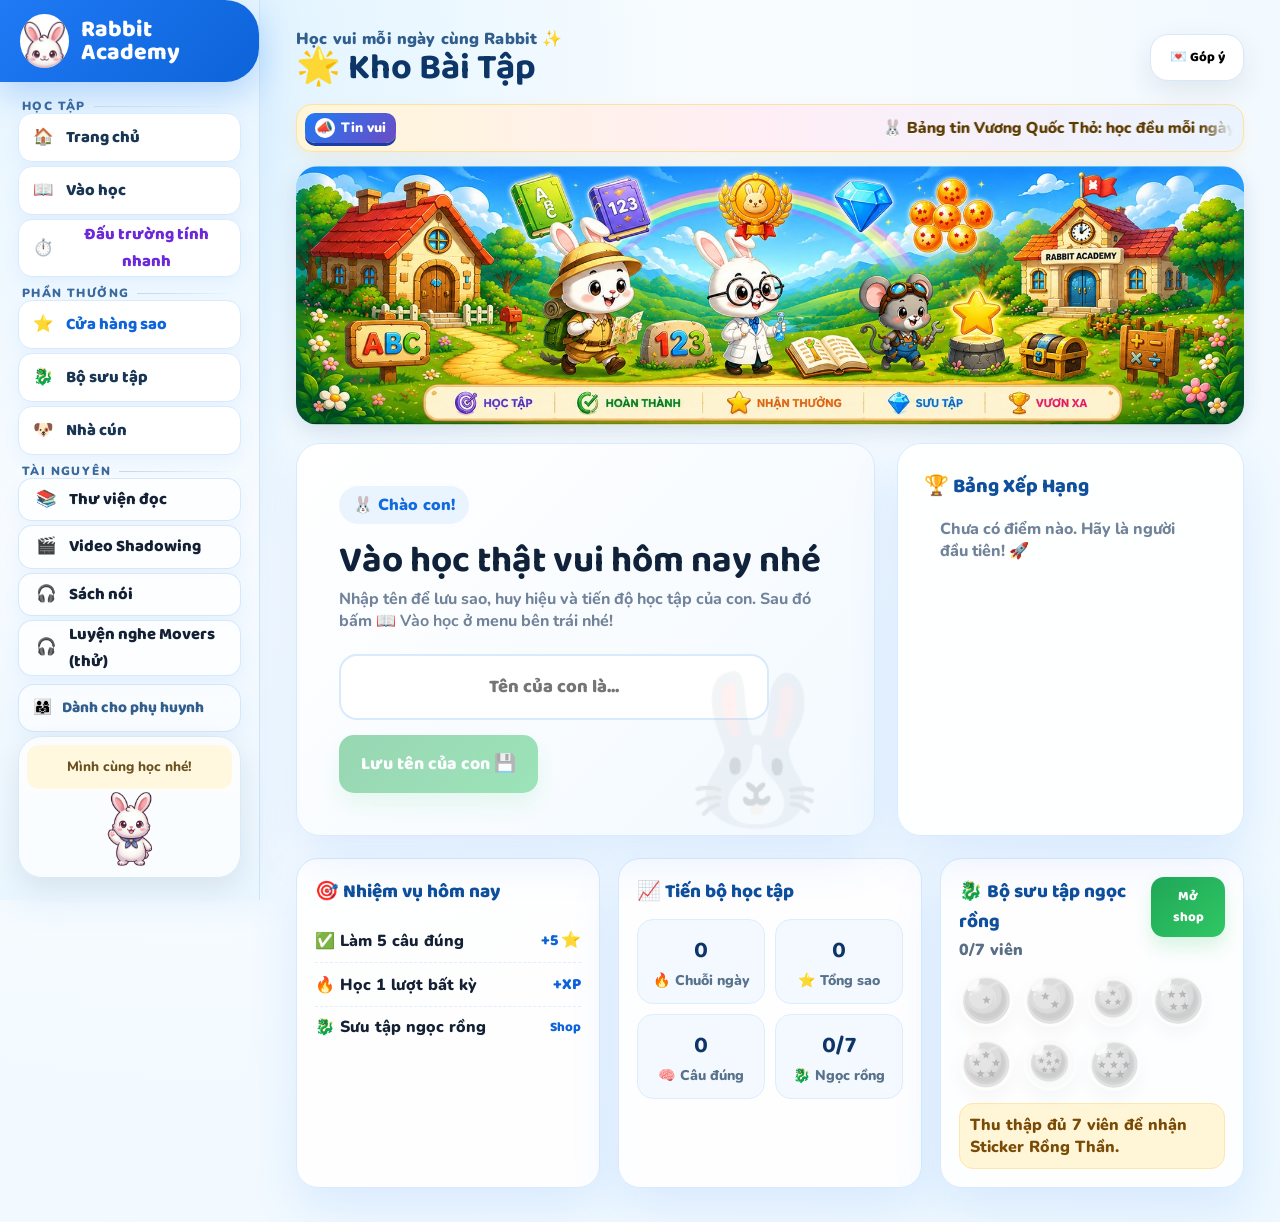
==== index.html @ 335401c7 "Expose Movers listening pilot in home resources" ====
<!DOCTYPE html>
<html lang="vi">
<head>
  <meta charset="UTF-8" />
  <meta name="viewport" content="width=device-width, initial-scale=1.0" />
  <meta http-equiv="Cache-Control" content="no-cache, no-store, must-revalidate" />
  <meta http-equiv="Pragma" content="no-cache" />
  <meta http-equiv="Expires" content="0" />
  <!-- Chế độ thử (?pilot=1): vùng lưu riêng — phải nạp trước mọi script -->
  <script src="js/pilot-guard.js?v=20261012qt2"></script>

  <title>Rabbit Academy – Học vui cùng Anh Thư</title>

  <meta name="description"
        content="Rabbit Academy - Học vui cùng Anh Thư. Kho bài tập Toán, Tiếng Việt, Tiếng Anh lớp 2 và lớp 3, có sao thưởng, bộ sưu tập và báo cáo cho bố mẹ.">

  <!-- Favicon -->
  <link rel="icon" href="images/favicon.ico" sizes="any">
  <link rel="icon" type="image/png" sizes="192x192" href="images/rabbit-icon-192.png">
  <link rel="apple-touch-icon" sizes="180x180" href="images/apple-touch-icon.png">

  <!-- Preview khi share link -->
  <meta property="og:title" content="Rabbit Academy – Học vui cùng Anh Thư">
  <meta property="og:description"
        content="Kho bài tập Toán, Tiếng Việt, Tiếng Anh cho học sinh lớp 2 và lớp 3">
  <meta property="og:image" content="images/rabbit-og-image.png">
  <meta property="og:type" content="website">

  <meta name="theme-color" content="#1f7af5">

  <link href="https://fonts.googleapis.com/css2?family=Baloo+2:wght@400;600;700;800&family=Nunito:wght@400;600;700;800;900&display=swap" rel="stylesheet" />

  <link rel="stylesheet" href="audiobooks.css?v=20261014catalog13" />
  <link rel="stylesheet" href="style.css?v=20261102sp1" />
  <link rel="stylesheet" href="mobile-compact.css?v=20261014resources-20261009shop1" />
  <link rel="stylesheet" href="decor.css?v=20261007c" />
  <link rel="stylesheet" href="qtypes.css?v=20261031sf1" />
  <style>
    /* Hero banner trang chu - dung aspect-ratio dung ti le anh (~2.3:1) de
       banner LUON keo sat 2 mep (full width) MA KHONG can cat/zoom anh,
       bat ke man rong hay hep. */
    /* Hero banner trang chu - anh moi da duoc xuat dung ti le det (3.66:1)
       nen chi can dat dung aspect-ratio, khong phai lech object-position. */
    .home-hero-banner{
      width:100%;
      aspect-ratio: 3.66 / 1;
      margin:0 0 18px 0;
      border-radius:22px;
      overflow:hidden;
      box-shadow:0 6px 22px rgba(30,64,120,.14);
      line-height:0;
      background:#bfe6ff; /* mau nen tam thoi truoc khi anh tai xong */
    }
    .home-hero-banner img{
      width:100%;
      height:100%;
      object-fit:cover;
      object-position:center;
      display:block;
    }
    @media (max-width:600px){
      .home-hero-banner{
        aspect-ratio: 3.2 / 1; /* hep hon mot chut tren mobile cho gon */
        border-radius:16px;
        margin-bottom:14px;
      }
    }
  </style>
  <link rel="stylesheet" href="companion.css?v=20261009rabbit1">
</head>
<body class="on-home">
  <div class="app-shell">
    <aside class="side-rail rail-with-companion">
      <div class="brand-block">
        <div class="brand-bunny"><img src="images/mascot/tho-avatar.webp?v=1" alt="Thỏ"></div>
        <div>
          <div class="brand-name">Rabbit Academy</div>
        </div>
      </div>

      <div class="rail-label">Học tập</div>
      <button class="rail-btn btn-nav" data-screen="register">🏠 <span class="lbl-long">Trang chủ</span><span class="lbl-short">Trang chủ</span></button>
      <button class="rail-btn btn-nav rail-btn-learn" data-screen="learn">📖 <span>Vào học</span></button>
      <button class="rail-btn btn-nav rail-btn-arena" data-screen="arena">⏱️ <span class="lbl-long">Đấu trường tính nhanh</span><span class="lbl-short">Tính nhanh</span></button>
      <div class="rail-label">Phần thưởng</div>
      <button class="rail-btn btn-nav" data-screen="shop">⭐ <span class="lbl-long">Cửa hàng sao</span><span class="lbl-short">Cửa hàng</span></button>
      <button class="rail-btn btn-nav" data-screen="collection">🐉 <span class="lbl-long">Bộ sưu tập</span><span class="lbl-short">Sưu tập</span></button>
      <button class="rail-btn btn-nav" data-screen="pet">🐶 <span>Nhà cún</span></button>
      <button class="rail-btn btn-nav hidden" data-screen="tournament">🏆 <span>Giải đấu</span></button>
      <div class="rail-label">Tài nguyên</div>
      <a class="rail-btn rail-link" href="https://padlet.com/buidanghongvan/grade-2-reading-library-icpys7pe3icyzhyb" target="_blank" rel="noopener noreferrer">📚 <span>Thư viện đọc</span></a>
      <a class="rail-btn rail-link" href="https://drive.google.com/drive/folders/176blqzrDt_KvZmekcqjDcThJdLGqdrP8" target="_blank" rel="noopener noreferrer">🎬 <span>Video Shadowing</span></a>
      <a class="rail-btn rail-link" href="https://thdoanthidiem.thuvien.edu.vn/tai-lieu/sach-noi" target="_blank" rel="noopener noreferrer" title="Danh mục sách nói — Thư viện Tiểu học Đoàn Thị Điểm">🎧 <span>Sách nói</span></a>
      <a class="rail-btn rail-link" href="/?pilot=1&amp;movers=1" target="_blank" rel="noopener noreferrer" title="Nghe thử Movers trong vùng riêng, không tính tiến độ học thật">🎧 <span>Luyện nghe Movers (thử)</span></a>
      <div class="rail-spacer"></div>
      <a class="rail-parent-link" href="#" id="footerParent">👨‍👩‍👧 <span class="lbl-long">Dành cho phụ huynh</span><span class="lbl-short">Phụ huynh</span></a>

      <div class="rail-mascot rail-companion">
        <div class="companion-bubble" role="status" aria-live="polite"></div>
        <button type="button" class="companion-button" title="Bấm Thỏ để xem lời cổ vũ" aria-label="Thỏ đồng hành — bấm để xem lời cổ vũ">
          <img src="images/mascot/tho-vay-tay.webp?v=1" alt="">
        </button>
      </div>
    </aside>

    <div class="app-content">
      <header class="topbar">
        <div>
          <div class="top-kicker" id="topKicker">Học vui mỗi ngày cùng Rabbit ✨</div>
          <h1>🌟 Kho Bài Tập</h1>
        </div>
        <div class="top-actions">
          <button class="pill-action" id="btnFeedback">💌 Góp ý</button>
        </div>
      </header>

      <main class="main">
        <section class="screen active" id="screenRegister">
          <div id="homeGreet" class="home-greet hidden"></div>
          <div id="homeProfile" class="home-card home-profile hidden"></div>
          <div id="todayCard" class="today-card hidden" aria-live="polite"></div>
          <div id="homeSide" class="home-side hidden">
            <div id="weekCard" class="week-card"></div>
            <div id="homeCollection" class="home-card home-coll"></div>
            <div id="homeBoard" class="home-card home-board"></div>
          </div>
          <div class="home-hero-banner">
            <img src="images/hero-banner.jpg?v=20261007c" alt="Vương Quốc Thỏ - Bé chăm học, mỗi ngày một giỏi"
                 onerror="this.closest('.home-hero-banner').style.display='none';" />
          </div>
          <div class="welcome-grid">
            <div class="hero-card">
              <div class="hero-badge">🐰 Chào con!</div>
              <h2>Vào học thật vui hôm nay nhé</h2>
              <p id="heroIntro">Nhập tên để lưu sao, huy hiệu và tiến độ học tập của con. Sau đó bấm <b>📖 Vào học</b> ở menu bên trái nhé!</p>
              <div id="heroRegister">
                <input class="name-input" id="nameInput" type="text" placeholder="Tên của con là..." maxlength="20" />
                <button class="btn-primary mt-15" id="btnStart" disabled>Lưu tên của con 💾</button>
              </div>
              <div id="heroWelcome" class="hero-welcome hidden">
                <div class="hero-welcome-emoji">🎉</div>
                <div class="hero-welcome-text">
                  <b id="heroWelcomeName">Xin chào!</b>
                  <span>Chúc mừng con đã điểm danh thành công, chúc con học tập thật vui vẻ nhé! 🌟</span>
                </div>
                <button class="btn-primary mt-15 btn-nav" data-screen="learn">📖 Vào học ngay</button>
              </div>
            </div>

            <div class="leaderboard-card card">
              <div class="card-subtitle">🏆 Bảng Xếp Hạng</div>
              <div class="lb-grade-tabs" id="lbGradeTabs">
                <button class="lb-grade-tab" data-grade="lop2">Lớp 2</button>
                <button class="lb-grade-tab" data-grade="lop3">Lớp 3</button>
                
              </div>
              <div id="lbList"><div class="loading-text">Đang tải xếp hạng...</div></div>
            </div>
          </div>

          <div class="home-widgets" id="homeWidgets">
            <div class="home-widget-card mission-card">
              <div class="home-widget-title">🎯 Nhiệm vụ hôm nay</div>
              <div id="dailyMissionList" class="mission-list"><div class="mission-line"><span>✅ Làm 5 câu đúng</span><b>+5 ⭐</b></div><div class="mission-line"><span>🔥 Học 1 lượt bất kỳ</span><b>+XP</b></div><div class="mission-line"><span>🐉 Sưu tập ngọc rồng</span><b>Shop</b></div></div>
            </div>
            <div class="home-widget-card progress-card">
              <div class="home-widget-title">📈 Tiến bộ học tập</div>
              <div id="learningProgressGrid" class="progress-mini-grid"><div class="progress-mini"><b>1</b><span>🔥 Chuỗi ngày</span></div><div class="progress-mini"><b>0</b><span>⭐ Tổng sao</span></div><div class="progress-mini"><b>0</b><span>🧠 Câu đúng</span></div><div class="progress-mini"><b>#1</b><span>🏆 Lớp 2</span></div></div>
            </div>
            <div class="home-widget-card dragon-card">
              <div class="home-widget-head">
                <div>
                  <div class="home-widget-title">🐉 Bộ sưu tập ngọc rồng</div>
                  <div id="dragonProgressText" class="dragon-progress-text">0/7 viên</div>
                </div>
                <button class="mini-green-btn" id="btnOpenDragonShop" type="button">Mở shop</button>
              </div>
              <div id="homeDragonBalls" class="dragon-ball-row"><div class="dragon-ball-icon locked"><img src="images/rewards/dragonballs/dragonball_1.png" alt="Ngọc rồng 1 sao" onerror="this.style.display='none';this.parentNode.querySelector('.dragon-fallback').style.display='grid';"><span class="dragon-fallback" style="display:none">★</span></div><div class="dragon-ball-icon locked"><img src="images/rewards/dragonballs/dragonball_2.png" alt="Ngọc rồng 2 sao" onerror="this.style.display='none';this.parentNode.querySelector('.dragon-fallback').style.display='grid';"><span class="dragon-fallback" style="display:none">★★</span></div><div class="dragon-ball-icon locked"><img src="images/rewards/dragonballs/dragonball_3.png" alt="Ngọc rồng 3 sao" onerror="this.style.display='none';this.parentNode.querySelector('.dragon-fallback').style.display='grid';"><span class="dragon-fallback" style="display:none">★★★</span></div><div class="dragon-ball-icon locked"><img src="images/rewards/dragonballs/dragonball_4.png" alt="Ngọc rồng 4 sao" onerror="this.style.display='none';this.parentNode.querySelector('.dragon-fallback').style.display='grid';"><span class="dragon-fallback" style="display:none">★★★★</span></div><div class="dragon-ball-icon locked"><img src="images/rewards/dragonballs/dragonball_5.png" alt="Ngọc rồng 5 sao" onerror="this.style.display='none';this.parentNode.querySelector('.dragon-fallback').style.display='grid';"><span class="dragon-fallback" style="display:none">★★★★★</span></div><div class="dragon-ball-icon locked"><img src="images/rewards/dragonballs/dragonball_6.png" alt="Ngọc rồng 6 sao" onerror="this.style.display='none';this.parentNode.querySelector('.dragon-fallback').style.display='grid';"><span class="dragon-fallback" style="display:none">★★★★★★</span></div><div class="dragon-ball-icon locked"><img src="images/rewards/dragonballs/dragonball_7.png" alt="Ngọc rồng 7 sao" onerror="this.style.display='none';this.parentNode.querySelector('.dragon-fallback').style.display='grid';"><span class="dragon-fallback" style="display:none">★★★★★★★</span></div></div>
              <div id="dragonHint" class="dragon-hint">Thu thập đủ 7 viên để nhận Sticker Rồng Thần.</div>
            </div>
          </div>
        </section>

        <section class="screen" id="screenGrade">
          <div class="page-heading centered">
            <div class="heading-icon">🎓</div>
            <h2>Con đang học lớp mấy?</h2>
            <p>Chọn lớp của con để vào học nhé!</p>
          </div>
          <div class="grade-grid">
            <div class="grade-card" data-grade="lop2"><div class="grade-icon">📗</div><div class="grade-name">Lớp 2</div><div class="grade-status">✅ Đang mở</div></div>
            <div class="grade-card" data-grade="lop3"><div class="grade-icon">📘</div><div class="grade-name">Lớp 3</div><div class="grade-status">✅ Đang mở</div></div>
            <div class="grade-card grade-locked hidden" data-grade="lop4"><div class="grade-icon">📙</div><div class="grade-name">Lớp 4</div><div class="grade-status">🌴 Nghỉ hè</div></div>
            <div class="grade-card grade-locked hidden" data-grade="lop5"><div class="grade-icon">📕</div><div class="grade-name">Lớp 5</div><div class="grade-status">🌴 Nghỉ hè</div></div>
          </div>
        </section>

        <section class="screen" id="screenSubject">
          <div class="learning-layout">
            <section class="learn-panel">
              <div class="page-heading row-heading">
                <button class="btn-nav soft-back" data-screen="grade">← Đổi lớp</button>
                <div>
                  <h2 id="currentGradeLabel">📚 Lớp 3 - Học gì hôm nay?</h2>
                  <p>Chọn môn học con thích nhé!</p>
                </div>
              </div>
              <div id="subjectList" class="subject-list"></div>
            </section>

            <aside class="profile-panel">
              <div class="profile-card">
                <div class="profile-top">
                  <div class="profile-avatar">🐰</div>
                  <div>
                    <div class="card-title-small" id="subName">Chào con!</div>
                    <div id="title-area" class="title-tag">🌱 Người mới bắt đầu</div>
                  </div>
                </div>
                <div class="profile-stars">⭐ <b id="profileStarMirror">0</b><span>Sao của con</span></div>
                <div id="badge-area" class="badge-area"></div>
                <button class="btn-primary btn-small" id="btnRedeemBadge">🏅 Nâng cấp huy hiệu</button>
              </div>

              <div class="profile-card inventory-card">
                <div class="panel-title">🎒 Túi đồ</div>
                <div id="inventory-area" class="inventory-area"><div class="empty-inventory">Túi đồ trống. Hãy tích sao để mua sticker nhé! 🌟</div></div>
                <button class="btn-secondary btn-nav" data-screen="shop">🏪 Mở cửa hàng</button>
              </div>
            </aside>
          </div>
        </section>

        <section class="screen" id="screenTopic">
          <div class="quiz-hdr glassbar">
            <button class="btn-nav" data-screen="subject">🏠 <span>Trang chủ</span></button>
            <div id="topicMenuTitle" class="quiz-hdr-title">Chọn chủ đề</div>
          </div>
          <div id="topicList" class="topic-list"></div>
        </section>

        <section class="screen" id="screenQuiz">
          <div class="quiz-wrap">
            <div class="quiz-hdr glassbar">
              <button class="btn-nav" data-screen="topic">← <span>Quay lại</span></button>
              <div class="score-badge">⭐ <span id="scoreDisp">0</span></div>
            </div>
            <div class="prog-bar"><div class="prog-fill" id="progFill"></div></div>
            <div class="question-card card">
              <div class="quiz-topic-name" id="quizTopicName"></div>
              <div id="qText" class="q-text"></div>
              <div id="qGloss" class="q-gloss hidden" lang="vi"></div>
              <div id="qImage" class="q-image" style="display:none"></div>
            </div>
            <div class="answers" id="ansGrid"></div>
            <div class="feedback" id="feedback"><div id="fbText" class="fb-text"></div><div id="fbAns" class="fb-ans"></div></div>
            <button class="btn-next hidden" id="btnNext">Câu tiếp theo →</button>
          </div>
        </section>

        <section class="screen" id="screenResult">
          <div class="result-wrap">
            <div class="result-card card">
              <div class="result-emoji" id="resMascot">🎉</div>
              <div class="result-title">Hoàn thành rồi!</div>
              <div id="resScore" class="result-score">0/10</div>
              <div class="result-msg">Con đã tích thêm được sao rồi đấy!</div>
              <div id="resExtra" class="res-extra"></div>
              <button class="btn-secondary res-pick" id="btnContinue">📚 Chọn bài khác</button>
            </div>
          </div>
        </section>

        <section class="screen" id="screenShop">
          <div class="shop-layout">
            <section class="shop-board">
              <div class="shop-hero">
                <div>
                  <div class="shop-kicker">🏪 Cửa hàng đổi thưởng</div>
                  <h2>Cửa hàng của bé</h2>
                  <p>Dùng sao để đổi sticker, huy hiệu và phần thưởng thú vị nhé!</p>
                </div>
                <div class="shop-stars-card"><div class="star-big">⭐</div><div><b id="shopStarCount">0</b><span>Sao của bạn</span></div></div>
              </div>
              <div class="shop-panel-header">
                <div><h3>🎁 Phần thưởng</h3><p>Mỗi phần thưởng chỉ cần đổi 1 lần.</p></div>
                <select id="shopFilter" class="shop-filter"><option value="all">Tất cả</option><option value="affordable">Đủ sao</option><option value="owned">Đã sở hữu</option></select>
              </div>
              <div id="shopItems" class="reward-grid"></div>
              <div class="shop-note">💡 Mỗi ngày học một chút, sao sẽ nhiều lên rất nhanh!</div>
            </section>

            <aside class="shop-status-panel">
              <div class="badge-showcase">
                <h3>🏅 Huy hiệu của bạn</h3>
                <div id="shopBadgePreview" class="badge-preview-empty">Chưa có huy hiệu</div>
                <button class="shop-upgrade-btn" id="btnRedeemBadgeShop">Nâng cấp huy hiệu</button>
              </div>
              <div class="badge-upgrade-list">
                <div class="upgrade-row"><span>🥉 Đồng</span><b>10 ⭐</b></div>
                <div class="upgrade-row"><span>🥈 Bạc</span><b>20 ⭐</b></div>
                <div class="upgrade-row"><span>🥇 Vàng</span><b>30 ⭐</b></div>
              </div>
              <div class="tip-box"><b>🌟 Mẹo nhỏ</b><ul><li>Hoàn thành bài tập để nhận sao.</li><li>Ôn lại câu sai để tiến bộ.</li><li>Đổi quà để có thêm động lực.</li></ul></div>
            </aside>
          </div>
        </section>

        <section class="screen" id="screenArena">
          <div class="arena-wrap">
            <div class="quiz-hdr glassbar">
              <button class="btn-nav" data-screen="register">🏠 <span>Trang chủ</span></button>
              <div class="quiz-hdr-title">⏱️ Đấu trường tính nhanh</div>
              <span></span>
            </div>
            <div id="arenaBody"></div>
          </div>
        </section>

        <section class="screen" id="screenCollection">
          <div class="collection-wrap">
            <div class="quiz-hdr glassbar">
              <button class="btn-nav" data-screen="subject">🏠 <span>Trang chủ</span></button>
              <div class="quiz-hdr-title">🐉 Bộ sưu tập ngọc rồng</div>
              <button class="btn-primary" id="btnCollectionShop" type="button">Mở shop</button>
            </div>
            <div class="collection-hero card">
              <div>
                <div class="shop-kicker">🎒 Bộ sưu tập</div>
                <h2>Thu thập 7 viên ngọc rồng</h2>
                <p>Đủ 7 viên sẽ tự mở khóa Sticker Rồng Thần trong túi đồ.</p>
              </div>
              <div id="collectionRewardBadge" class="collection-reward-badge">🐉</div>
            </div>
            <div id="collectionDragonGrid" class="collection-dragon-grid"></div>
            <div id="collectionStickerArea"></div>
          </div>
        </section>

        <section class="screen" id="screenPin">
          <div class="pin-wrap"><div class="card pin-card"><div class="card-title">👨‍👩‍👧 Khu vực Bố Mẹ</div><div class="pin-desc">Nhập mã PIN 4 số để xem báo cáo học tập của con</div><input type="password" inputmode="numeric" maxlength="4" pattern="[0-9]*" class="pin-input" id="pinInput" placeholder="••••" /><div id="pinError" class="pin-error hidden">Sai mã PIN. Thử lại nhé!</div><button class="btn-primary mt-15" id="btnPinSubmit">Vào xem 🔓</button><button class="btn-secondary mt-15" id="btnPinBack">← Quay lại</button><div class="pin-hint" id="pinHint"></div></div></div>
        </section>

        <section class="screen" id="screenParent">
          <div class="parent-wrap">
            <div class="quiz-hdr glassbar"><button class="btn-nav" data-screen="register">🏠 <span>Trang chủ</span></button><div class="quiz-hdr-title">📊 Báo cáo học tập</div><button class="btn-nav" id="btnChangePin">🔑 Đổi PIN</button></div>
            <div class="card card-compact"><label class="parent-label">Xem báo cáo của:</label><select id="parentNameSelect" class="parent-select"></select></div>
            <div class="card" id="parentSummary"><h3 class="parent-section-title">📈 Tóm tắt 7 ngày gần nhất</h3><div id="summaryContent"><div class="loading-text">Đang tải...</div></div></div>
            <div class="card" id="parentDaily"><h3 class="parent-section-title">📅 Chi tiết theo ngày</h3><div id="dailyContent"><div class="loading-text">Đang tải...</div></div></div>
          </div>
        </section>
        <section class="screen" id="screenTournament">
          <div class="quiz-hdr glassbar">
            <button class="btn-nav" data-screen="register">🏠 <span>Trang chủ</span></button>
            <div class="quiz-hdr-title">🏆 Giải đấu</div>
          </div>
          <div class="coming-soon-wrap">
            <div class="coming-soon-card card">
              <div class="coming-soon-emoji">🏆</div>
              <h2>Giải đấu — Sắp ra mắt!</h2>
              <p>Sắp tới các bé sẽ được thi đấu vui cùng bạn bè, leo bảng xếp hạng và nhận huy chương. Hãy chăm học để sẵn sàng nhé! 🌟</p>
              <button class="btn-primary btn-nav" data-screen="learn">📖 Vào học ngay</button>
            </div>
          </div>
        </section>
        <section class="screen" id="screenPet" aria-label="Nhà cún"></section>
      </main>
    </div>
  </div>

  <script src="js/storage.js?v=20261012qt2"></script>
  <script src="js/learning-engine.js?v=20261012qt2"></script>
  <script src="js/table-gen.js?v=20261012qt2"></script>
  <script src="js/gen-b1b3.js?v=20261007c"></script>
  <script src="js/toan-batch1.js?v=20261106math4"></script>
  <script src="js/toan-batch1-adapter.js?v=20261106math4"></script>
  <script src="js/toan-batch1-web.js?v=20261106math4"></script>
  <script src="js/api.js?v=20261106math4"></script>
  <script src="js/arena.js?v=20261007c"></script>
  <script src="js/speak.js?v=20261110mv1"></script>
  <script src="js/qtypes/registry.js?v=20261012qt2"></script>
  <script src="js/qtypes/listen-pick.js?v=20261012qt2"></script>
  <script src="js/qtypes/spell-fix.js?v=20261031sf1"></script>
  <script src="js/qtypes/order.js?v=20261012qt2"></script>
  <script src="js/quiz.js?v=20261110mv2"></script>
  <script src="js/achieve.js?v=20261007c"></script>
  <script src="js/decor.js?v=20261007c"></script>
  <script src="js/dragonball.js?v=20261007c"></script>
  <script src="js/skill-report.js?v=20261012qt2"></script>
  <script src="js/parent-dashboard.js?v=20261012qt2"></script>
  <script src="js/cloud.js?v=20261012qt2"></script>
  <link rel="stylesheet" href="pet.css?v=20261008pet1" />
  <script src="js/pet-room.js?v=20261008pet1"></script>
  <script src="js/pet-accessories.js?v=20261008pet1"></script>
  <script src="js/pet.js?v=20261031sf1"></script>
  <script src="js/pet-adult-art-v3.js?v=20261008pet1"></script>
  <script src="js/pet-view.js?v=20261009pet2"></script>
  <script src="js/companion.js?v=20261009rabbit1"></script>
  <script src="js/audiobooks.js?v=20261014catalog13"></script>
  <script src="js/spell-pilot.js?v=20261031sf1"></script>
  <script src="js/app.js?v=20261110mv1"></script>
  <script src="js/today.js?v=20261106math4"></script>
  <script src="js/guest-flow-guard.js?v=20261009topics1"></script>
  <script src="js/movers-pilot.js?v=20261110mv3"></script>
</body>
</html>
---- audiobooks.css ----
.audiobook-dialog{width:min(540px,calc(100% - 24px));max-height:calc(100dvh - 32px);overflow:auto;margin:auto;border:1px solid #cfe4fa;border-radius:22px;padding:24px;color:#142033;background:#fff;font-family:var(--font-body);box-shadow:0 16px 60px #14203340}
.audiobook-dialog::backdrop{background:#14203380}
.audiobook-dialog h2{padding-right:40px;font-size:1.5rem;margin-bottom:12px}
.audiobook-dialog .ab-close{position:absolute;top:12px;right:12px}
.audiobook-dialog button,.audiobook-dialog select,.audiobook-dialog a{min-height:44px;font:inherit}
.audiobook-dialog button,.audiobook-dialog select{border:1px solid #bcd9f5;border-radius:10px;padding:8px 12px;background:#eff7ff;color:#0d63d8;cursor:pointer}
.audiobook-dialog audio{display:block;width:100%;margin:16px 0}
.ab-source{color:#39699e}.ab-status{margin-top:12px;min-height:3em}.ab-tools{display:flex;gap:10px;flex-wrap:wrap;align-items:center;margin-bottom:12px}.ab-tools label{display:flex;gap:8px;align-items:center}.audiobook-dialog a{display:inline-flex;align-items:center;margin-top:12px;color:#0d63d8}
.audiobook-dialog :focus-visible{outline:3px solid #1769e0;outline-offset:3px}

.ab-book-label{display:block;margin:12px 0;font-weight:800}.ab-book-label select{display:block;width:100%;max-width:100%;margin-top:8px;color:#142033}.audiobook-dialog h2{overflow-wrap:anywhere}.ab-source{margin-top:12px}
---- style.css ----
:root{
  --blue:#1f7af5;--blue2:#0d63d8;--sky:#eaf6ff;--sky2:#f7fbff;--green:#2fc765;--green2:#21a856;--red:#ef3d2f;--orange:#f28b22;--yellow:#ffc928;--ink:#142033;--muted:#71839a;--line:#d9eafd;--card:#ffffff;--soft:#f4f9ff;
  --shadow:0 20px 50px rgba(31,122,245,.12);--shadow2:0 10px 28px rgba(20,32,51,.09);--radius:24px;--font-body:'Nunito',sans-serif;--font-display:'Baloo 2',sans-serif;
}
*{box-sizing:border-box;margin:0;padding:0}body{font-family:var(--font-body);min-height:100vh;color:var(--ink);background:radial-gradient(circle at 15% 5%,#dff3ff 0,#f8fcff 32%,#eef8ff 100%);overflow-x:hidden}.app-shell{min-height:100vh;display:grid;grid-template-columns:260px 1fr}.side-rail{position:sticky;top:0;height:100vh;background:linear-gradient(180deg,#e6f5ff,#f7fbff 58%,#eaf6ff);border-right:1px solid #cfe4fa;padding:22px 18px;display:flex;flex-direction:column;gap:14px;box-shadow:10px 0 35px rgba(31,122,245,.08);z-index:5}.brand-block{background:linear-gradient(135deg,var(--blue),var(--blue2));color:white;border-radius:0 34px 34px 0;margin:-22px -18px 16px -18px;padding:24px 20px;display:flex;gap:12px;align-items:center;box-shadow:0 14px 32px rgba(31,122,245,.25)}.brand-bunny{width:54px;height:54px;background:white;border-radius:50%;display:grid;place-items:center;font-size:2rem}.brand-name{font-family:var(--font-display);font-weight:900;font-size:1.45rem;line-height:1}.brand-grade{display:inline-block;margin-top:7px;background:#ffe56b;color:#0c58bf;font-weight:900;padding:4px 14px;border-radius:999px}.rail-btn,.rail-link{height:58px;border:0;text-decoration:none;color:#142033;background:rgba(255,255,255,.78);border:1px solid rgba(207,228,250,.85);border-radius:14px;padding:0 17px;display:flex;align-items:center;gap:12px;font-family:var(--font-display);font-weight:850;font-size:1.03rem;cursor:pointer;box-shadow:0 7px 18px rgba(31,122,245,.06);transition:.18s}.rail-btn:hover,.rail-link:hover{transform:translateY(-2px);background:white;border-color:#9dcbfb}.rail-btn[data-screen="shop"]{color:#0e64d8}.rail-mascot{margin-top:auto;background:rgba(255,255,255,.76);border:1px solid #d8eafa;border-radius:24px;padding:14px;text-align:center;box-shadow:var(--shadow2)}.mascot-face{font-size:4rem}.mascot-text{background:#fff9e6;border:1px solid #ffe4a5;border-radius:16px;padding:10px;font-weight:750;color:#4c3b20}.app-content{min-width:0}.topbar{padding:28px 36px 18px;display:flex;justify-content:space-between;align-items:center;gap:20px}.top-kicker{color:#315e8d;font-weight:800}.topbar h1{font-family:var(--font-display);font-size:2.25rem;color:#0e3568;line-height:1}.top-actions{display:flex;gap:14px;align-items:center}.pill-action{border:1px solid #d7e8fb;background:white;border-radius:18px;padding:12px 18px;font-family:var(--font-display);font-weight:850;cursor:pointer;box-shadow:var(--shadow2)}.star-wallet{min-width:145px;background:white;border:1px solid #d7e8fb;border-radius:18px;padding:10px 18px;text-align:center;box-shadow:var(--shadow2);font-family:var(--font-display);font-weight:900;color:#0d63d8}.star-wallet span{font-size:1.5rem;margin:0 5px}.star-wallet small{display:block;color:#3c73aa}.main{padding:0 36px 34px}.screen{display:none}.screen.active{display:block;animation:fadeInUp .35s ease}.card,.hero-card,.profile-card,.shop-board,.shop-status-panel{background:rgba(255,255,255,.9);border:1px solid #d9eafd;border-radius:var(--radius);box-shadow:var(--shadow);backdrop-filter:blur(10px)}.welcome-grid{display:grid;grid-template-columns:minmax(0,1.25fr) minmax(300px,.75fr);gap:22px;align-items:stretch}.hero-card{padding:42px;min-height:360px;background:linear-gradient(135deg,#fff,#f2f9ff);position:relative;overflow:hidden}.hero-card:after{content:'🐰';position:absolute;right:28px;bottom:-15px;font-size:9rem;opacity:.16}.hero-badge{display:inline-block;background:#eaf4ff;color:#126bdc;border-radius:999px;padding:8px 14px;font-weight:900}.hero-card h2{font-family:var(--font-display);font-size:2.3rem;line-height:1.05;margin:18px 0 8px;color:#10213a}.hero-card p{font-weight:750;color:var(--muted);max-width:520px}.name-input{width:100%;max-width:430px;margin-top:22px;border:2px solid #d9eafd;border-radius:18px;padding:16px 18px;font-family:var(--font-display);font-weight:800;font-size:1.15rem;text-align:center;outline:0;background:white}.name-input:focus{border-color:#6db5ff;box-shadow:0 0 0 5px rgba(31,122,245,.09)}.leaderboard-card{padding:26px}.card-subtitle,.card-title,.panel-title{font-family:var(--font-display);font-weight:900;color:#0f4f9c;font-size:1.25rem}.btn-primary,.btn-next,.shop-upgrade-btn,.reward-buy-btn{border:0;border-radius:15px;background:linear-gradient(135deg,var(--green2),var(--green));color:white;font-family:var(--font-display);font-weight:900;cursor:pointer;box-shadow:0 12px 22px rgba(47,199,101,.22);transition:.18s}.btn-primary{padding:15px 22px;font-size:1.1rem}.btn-primary:hover:not(:disabled),.btn-next:hover,.reward-buy-btn:hover:not(:disabled),.shop-upgrade-btn:hover{transform:translateY(-2px)}.btn-primary:disabled{opacity:.45;cursor:not-allowed}.btn-secondary,.btn-nav{border:1px solid #d9eafd;background:white;border-radius:14px;color:#183553;padding:10px 14px;font-family:var(--font-display);font-weight:850;cursor:pointer;text-decoration:none}.btn-small{width:100%;padding:12px}.mt-15{margin-top:15px}.page-heading{margin-bottom:20px}.page-heading.centered{text-align:center}.heading-icon{font-size:3rem}.page-heading h2{font-family:var(--font-display);font-size:2rem;color:#0f4f9c}.page-heading p{color:var(--muted);font-weight:750}.grade-grid{display:grid;grid-template-columns:repeat(4,minmax(140px,1fr));gap:18px}.grade-card{background:white;border:2px solid #d9eafd;border-radius:24px;padding:26px 16px;text-align:center;cursor:pointer;box-shadow:var(--shadow2);transition:.2s}.grade-card:hover{transform:translateY(-5px);box-shadow:var(--shadow)}.grade-active{border-color:#58bdff;background:linear-gradient(180deg,#fff,#edf8ff)}.grade-locked{opacity:.82}.grade-icon{font-size:3rem}.grade-name{font-family:var(--font-display);font-size:1.35rem;font-weight:900}.grade-status{font-weight:850;color:var(--orange)}.learning-layout{display:grid;grid-template-columns:minmax(0,1fr) 330px;gap:22px}.learn-panel{background:rgba(255,255,255,.72);border:1px solid #d9eafd;border-radius:28px;padding:22px;box-shadow:var(--shadow)}.row-heading{display:flex;gap:14px;align-items:center}.soft-back{height:42px}.subject-list,.topic-list{display:grid;grid-template-columns:repeat(2,minmax(0,1fr));gap:14px}.sub-card,.topic-card{background:white;border:2px solid #dbeeff;border-radius:20px;padding:18px;display:flex;align-items:center;gap:14px;cursor:pointer;box-shadow:0 10px 24px rgba(31,122,245,.07);transition:.18s}.sub-card:hover,.topic-card:hover{transform:translateY(-4px);border-color:#8ccaed;box-shadow:0 16px 34px rgba(31,122,245,.12)}.sub-icon,.topic-icon{width:56px;height:56px;border-radius:16px;background:#eef8ff;display:grid;place-items:center;font-size:2rem}.sub-name,.topic-name{font-family:var(--font-display);font-weight:900;font-size:1.13rem}.sub-meta{color:var(--muted);font-weight:750}.profile-panel{display:flex;flex-direction:column;gap:18px}.profile-card{padding:18px}.profile-top{display:flex;align-items:center;gap:12px}.profile-avatar{width:62px;height:62px;border-radius:50%;background:#eaf6ff;display:grid;place-items:center;font-size:2.2rem;border:1px solid #d6ebff}.title-tag{display:inline-block;margin-top:6px;background:#fff0bd;color:#735112;border-radius:999px;padding:4px 10px;font-weight:900}.profile-stars{margin:16px 0;background:linear-gradient(135deg,#0d74e9,#1f8bff);color:white;border-radius:18px;padding:16px;text-align:center;font-family:var(--font-display);font-weight:900}.profile-stars b{font-size:2rem;margin:0 5px}.profile-stars span{display:block;font-size:.9rem}.badge-area,.inventory-area{min-height:70px;display:flex;align-items:center;justify-content:center;gap:8px;flex-wrap:wrap}.inventory-area img,.reward-img{object-fit:contain;filter:drop-shadow(0 8px 8px rgba(0,0,0,.1))}.empty-inventory{font-weight:750;color:var(--muted);text-align:center}.quiz-wrap,.result-wrap,.pin-wrap,.parent-wrap{max-width:880px;margin:0 auto}.glassbar{background:rgba(255,255,255,.86);border:1px solid #d9eafd;border-radius:22px;box-shadow:var(--shadow2)}.quiz-hdr{display:flex;align-items:center;justify-content:space-between;padding:13px 15px;margin-bottom:16px}.quiz-hdr-title{font-family:var(--font-display);font-weight:900;font-size:1.2rem}.score-badge{background:#fff0aa;border:1px solid #ffe079;border-radius:15px;padding:8px 16px;font-family:var(--font-display);font-weight:900;color:#9c5c00}.prog-bar{height:14px;border-radius:999px;background:#dceeff;overflow:hidden;margin-bottom:16px}.prog-fill{height:100%;width:0;background:linear-gradient(90deg,var(--green),#80e99f);transition:.35s}.question-card{padding:40px 32px;text-align:center;border-radius:30px}.quiz-topic-name{color:var(--muted);font-weight:800;margin-bottom:14px;font-size:1.05rem}.q-text{font-family:var(--font-display);font-size:2.2rem;font-weight:900;line-height:1.3}.answers{display:grid;grid-template-columns:1fr 1fr;gap:18px;margin-top:24px}.ans-btn{background:white;border:2px solid #d9eafd;border-radius:22px;min-height:100px;padding:24px;font-family:var(--font-display);font-weight:900;font-size:1.5rem;cursor:pointer;box-shadow:var(--shadow2);transition:.16s}.ans-btn:hover:not(:disabled){transform:translateY(-3px);border-color:#7ec3ff}.ans-btn.correct{background:#dcf9e5!important;border-color:#39c66d!important;color:#148240!important}.ans-btn.wrong{background:#ffe2df!important;border-color:#ef5045!important;color:#a7221a!important}.feedback{display:none;margin-top:20px;padding:20px;border-radius:20px;text-align:center;font-weight:800;font-size:1.12rem}.feedback.correct{display:block;background:#dcf9e5;color:#148240;border:1px dashed #39c66d}.feedback.wrong{display:block;background:#ffe2df;color:#a7221a;border:1px dashed #ef5045}.btn-next{width:100%;padding:18px;margin-top:18px;font-size:1.25rem}.hidden{display:none!important}.result-card{text-align:center;padding:34px}.result-emoji{font-size:4rem}.result-title{font-family:var(--font-display);font-weight:900;font-size:2rem}.result-score{font-family:var(--font-display);font-weight:900;font-size:3rem;color:#0d74e9}.shop-layout{display:grid;grid-template-columns:minmax(0,1fr) 320px;gap:22px}.shop-board{padding:22px}.shop-hero{display:flex;justify-content:space-between;gap:18px;align-items:center;margin-bottom:20px}.shop-kicker{font-weight:900;color:#0d63d8}.shop-hero h2{font-family:var(--font-display);font-size:2.25rem}.shop-hero p{color:var(--muted);font-weight:750}.shop-stars-card{background:white;border:1px solid #d9eafd;border-radius:20px;padding:14px 22px;display:flex;align-items:center;gap:12px;min-width:165px;box-shadow:var(--shadow2)}.star-big{font-size:2.4rem}.shop-stars-card b{display:block;font-family:var(--font-display);font-size:2rem;color:#0d63d8;line-height:1}.shop-stars-card span{font-weight:800;color:#4978a7}.shop-panel-header{display:flex;align-items:center;justify-content:space-between;gap:12px;margin-bottom:16px}.shop-panel-header h3{font-family:var(--font-display);font-size:1.35rem}.shop-panel-header p{color:var(--muted);font-weight:750}.shop-filter,.parent-select{border:1px solid #d9eafd;border-radius:14px;background:white;padding:12px 16px;font-family:var(--font-display);font-weight:850}.reward-grid{display:grid;grid-template-columns:repeat(5,minmax(120px,1fr));gap:14px;max-height:560px;overflow:auto;padding:4px}.reward-grid::-webkit-scrollbar{width:9px}.reward-grid::-webkit-scrollbar-track{background:#eaf4ff;border-radius:999px}.reward-grid::-webkit-scrollbar-thumb{background:#a9c9ea;border-radius:999px}.reward-card{background:white;border:2px solid #dbeeff;border-radius:20px;min-height:210px;padding:14px 10px;display:flex;flex-direction:column;align-items:center;justify-content:space-between;text-align:center;box-shadow:0 10px 22px rgba(31,122,245,.08);transition:.18s}.reward-card:hover{transform:translateY(-4px);border-color:#88c7ff}.reward-card.owned{background:linear-gradient(180deg,#f5fff8,#fff);border-color:rgba(47,199,101,.55)}.reward-icon{font-size:3.4rem;line-height:1;filter:drop-shadow(0 7px 8px rgba(0,0,0,.12))}.reward-name{font-family:var(--font-display);font-weight:900}.reward-cost{font-family:var(--font-display);font-weight:900;font-size:1.18rem;color:var(--red)}.reward-buy-btn{padding:9px 18px}.reward-buy-btn:disabled{background:#d9e4ef;color:#7b8ea2;box-shadow:none}.shop-note{margin-top:16px;background:#eef8ff;border:1px solid #d4e8ff;color:#155fae;border-radius:17px;padding:13px;font-weight:800}.shop-status-panel{padding:18px;display:flex;flex-direction:column;gap:14px}.badge-showcase,.badge-upgrade-list,.tip-box{background:#fff;border:1px solid #dbeeff;border-radius:22px;padding:16px;text-align:center}.badge-showcase h3{font-family:var(--font-display);color:#0d63d8}.badge-preview-empty,.badge-preview-owned{min-height:150px;margin:14px 0;border-radius:18px;display:grid;place-items:center}.badge-preview-empty{border:2px dashed #cfe2f3;color:#7f91a4;font-weight:900;background:#f8fbff}.badge-label{font-weight:900;color:#df7b18;margin-top:6px}.badge-fallback{font-size:4rem}.upgrade-row{display:flex;justify-content:space-between;align-items:center;background:#fff9eb;border:1px solid #ffe2a9;border-radius:15px;padding:12px;margin-bottom:8px;font-family:var(--font-display);font-weight:900}.upgrade-row:last-child{margin-bottom:0}.upgrade-row b{color:#e74c3c}.tip-box{text-align:left;background:#fff8ed;border-color:#ffdda7}.tip-box b{color:#f07916;font-family:var(--font-display);font-size:1.1rem}.tip-box ul{padding-left:18px;margin-top:8px}.tip-box li{margin:6px 0}.shop-empty{grid-column:1/-1;text-align:center;color:var(--muted);font-weight:900;padding:30px;background:#f8fbff;border-radius:18px}.pin-card{padding:30px}.pin-input{width:200px;display:block;margin:18px auto;padding:16px;border:2px solid #d9eafd;border-radius:18px;text-align:center;font-size:2rem;font-family:var(--font-display);font-weight:900;letter-spacing:10px}.pin-desc,.pin-hint{color:var(--muted);font-weight:750}.pin-error{color:var(--red);font-weight:900}.parent-wrap .card{padding:20px;margin-bottom:16px}.summary-grid{display:grid;grid-template-columns:repeat(4,1fr);gap:12px}.summary-card{background:#f8fbff;border:1px solid #dbeeff;border-radius:18px;padding:14px;text-align:center}.summary-card-value{font-family:var(--font-display);font-size:1.45rem;font-weight:900;color:#0d63d8}.day-header{background:linear-gradient(135deg,var(--blue),var(--blue2));color:white;border-radius:15px;padding:10px 14px;margin:14px 0 8px;font-weight:900}.log-entry{display:grid;grid-template-columns:auto 1fr auto;gap:12px;align-items:center;background:white;border-left:5px solid #7ec3ff;border-radius:14px;padding:10px 12px;margin-bottom:8px}.log-entry.good{border-left-color:var(--green)}.log-entry.warning{border-left-color:var(--orange)}.log-entry.bad{border-left-color:var(--red)}.lb-table{width:100%;border-collapse:collapse}.lb-table td{padding:12px;border-bottom:1px solid #eef4fb}.lb-name{text-align:left}.lb-score{text-align:right}.loading-text{padding:16px;color:var(--muted);font-weight:800}.flying-star{position:fixed;font-size:2rem;pointer-events:none;z-index:9999;animation:starFly 1.2s ease-out forwards}.pop{animation:scorePop .45s ease}.title-tag.upgraded{animation:titleUpgrade 1s ease}.badge-display{text-align:center}.badge-display img{display:block;margin:0 auto}.footer-content,.site-footer{display:none}@keyframes fadeInUp{from{opacity:0;transform:translateY(14px)}to{opacity:1;transform:none}}@keyframes starFly{0%{opacity:1;transform:translate(-50%,0) scale(1)}60%{opacity:1;transform:translate(-50%,-90px) scale(1.35) rotate(180deg)}100%{opacity:0;transform:translate(-50%,-170px) scale(.5) rotate(360deg)}}@keyframes scorePop{50%{transform:scale(1.16)}}@keyframes titleUpgrade{30%,70%{transform:scale(1.08);background:var(--green);color:white}}
@media(max-width:1100px){.app-shell{grid-template-columns:1fr}.side-rail{position:relative;height:auto;display:grid;grid-template-columns:1fr 1fr 1fr 1fr;padding:12px}.brand-block{grid-column:1/-1;border-radius:24px;margin:0;padding:16px}.rail-mascot{display:none}.main,.topbar{padding-left:18px;padding-right:18px}.learning-layout,.shop-layout,.welcome-grid{grid-template-columns:1fr}.profile-panel{grid-template-columns:1fr 1fr;display:grid}.reward-grid{grid-template-columns:repeat(4,minmax(120px,1fr));max-height:none}}
@media(max-width:760px){.topbar{align-items:flex-start;flex-direction:column}.top-actions{width:100%;justify-content:space-between}.side-rail{grid-template-columns:1fr 1fr}.brand-name{font-size:1.25rem}.rail-btn,.rail-link{height:50px}.grade-grid,.subject-list,.topic-list{grid-template-columns:1fr}.profile-panel{grid-template-columns:1fr}.answers{grid-template-columns:1fr}.reward-grid{grid-template-columns:repeat(2,minmax(0,1fr))}.shop-hero,.shop-panel-header{align-items:stretch;flex-direction:column}.summary-grid{grid-template-columns:1fr 1fr}.q-text{font-size:1.6rem}.ans-btn{min-height:78px;font-size:1.25rem;padding:18px}.question-card{padding:26px 20px}.hero-card{padding:26px}.hero-card h2{font-size:1.75rem}}
@media(max-width:430px){.reward-card{min-height:180px}.reward-icon{font-size:2.6rem}.main,.topbar{padding-left:12px;padding-right:12px}.app-shell{font-size:.96rem}.log-entry{grid-template-columns:1fr auto}.log-time{grid-column:1/-1}}
@media(prefers-reduced-motion:reduce){*,*::before,*::after{animation-duration:.01ms!important;transition-duration:.01ms!important}}

/* === Smart learning modes + XP/Level widgets (merged onto full premium UI) === */
.topic-card-with-modes{display:block;padding:16px}
.topic-card-main{display:flex;align-items:center;gap:14px;margin-bottom:12px}
.topic-subline{color:var(--muted);font-weight:750;font-size:.9rem;margin-top:2px}
.topic-mode-row{display:grid;grid-template-columns:repeat(3,1fr);gap:8px}
.mode-btn{border:1px solid #d9eafd;border-radius:14px;background:#fff;padding:10px 8px;font-family:var(--font-display);font-weight:900;cursor:pointer;transition:.16s;box-shadow:0 6px 14px rgba(31,122,245,.07)}
.mode-btn:hover{transform:translateY(-2px)}
.mode-btn.practice{color:#0d63d8;background:#eef8ff}.mode-btn.test{color:#a45b00;background:#fff7df}.mode-btn.review{color:#148240;background:#edfff3}
.learning-stats-widget{margin:14px 0;background:linear-gradient(135deg,#eef8ff,#fff);border:1px solid #d9eafd;border-radius:18px;padding:12px;box-shadow:0 8px 20px rgba(31,122,245,.08)}
.level-row{display:flex;justify-content:space-between;align-items:center;font-family:var(--font-display);font-weight:900;color:#0d63d8;margin-bottom:8px}.level-row b{color:#f07916}
.xp-track{height:10px;background:#dceeff;border-radius:999px;overflow:hidden}.xp-fill{height:100%;background:linear-gradient(90deg,#ffc928,#2fc765);border-radius:999px;transition:width .35s ease}
.streak-row{margin-top:8px;font-weight:850;color:#e67e22;font-size:.9rem;text-align:center}
.achievement-toast{position:fixed;right:22px;bottom:22px;z-index:99999;background:white;border:1px solid #d9eafd;border-radius:20px;padding:16px 18px;font-family:var(--font-display);font-weight:900;color:#0d63d8;box-shadow:0 18px 45px rgba(31,122,245,.2);animation:achievementIn .25s ease, achievementOut .25s ease 2.55s forwards}
@keyframes achievementIn{from{opacity:0;transform:translateY(16px) scale(.96)}to{opacity:1;transform:none}}@keyframes achievementOut{to{opacity:0;transform:translateY(16px) scale(.96)}}
@media(max-width:760px){.topic-mode-row{grid-template-columns:1fr}.mode-btn{padding:11px}.achievement-toast{width:calc(100% - 28px);right:14px;left:14px;text-align:center}}

/* === Premium Inventory Grid Patch === */
.inventory-card {
  overflow: hidden;
}

.inventory-area {
  display: block;
  min-height: 92px;
  width: 100%;
}

.inventory-summary {
  display: flex;
  align-items: center;
  justify-content: space-between;
  gap: 10px;
  margin: 10px 0 12px;
  padding: 10px 12px;
  border: 1px solid #dbeeff;
  border-radius: 16px;
  background: linear-gradient(135deg, #f7fbff, #eef8ff);
  color: #155fae;
  font-family: var(--font-display);
  font-weight: 900;
}

.inventory-summary b {
  color: #0d63d8;
  background: #fff;
  border: 1px solid #d9eafd;
  border-radius: 999px;
  padding: 4px 10px;
  box-shadow: 0 6px 16px rgba(31,122,245,.08);
}

.inventory-grid {
  display: grid;
  grid-template-columns: repeat(auto-fill, minmax(78px, 1fr));
  gap: 12px;
  max-height: 330px;
  overflow-y: auto;
  padding: 3px 4px 6px;
}

.inventory-grid::-webkit-scrollbar { width: 8px; }
.inventory-grid::-webkit-scrollbar-track { background: #eaf4ff; border-radius: 999px; }
.inventory-grid::-webkit-scrollbar-thumb { background: #a9c9ea; border-radius: 999px; }

.inventory-item {
  position: relative;
  min-height: 112px;
  padding: 10px 7px 8px;
  border: 2px solid #dbeeff;
  border-radius: 20px;
  background: linear-gradient(180deg, #ffffff, #f8fbff);
  box-shadow: 0 10px 22px rgba(31,122,245,.08);
  text-align: center;
  overflow: hidden;
  transition: transform .18s ease, border-color .18s ease, box-shadow .18s ease;
}

.inventory-item:hover {
  transform: translateY(-3px);
  border-color: #88c7ff;
  box-shadow: 0 15px 30px rgba(31,122,245,.14);
}

.inventory-item-glow {
  position: absolute;
  inset: 7px 12px auto 12px;
  height: 42px;
  border-radius: 999px;
  background: radial-gradient(circle, rgba(255,230,120,.55), rgba(255,255,255,0) 72%);
  pointer-events: none;
}

.inventory-item-img {
  position: relative;
  z-index: 1;
  width: 62px;
  height: 62px;
  object-fit: contain;
  filter: drop-shadow(0 8px 8px rgba(0,0,0,.10));
}

.inventory-item-emoji {
  position: relative;
  z-index: 1;
  height: 62px;
  display: grid;
  place-items: center;
  font-size: 2.6rem;
  filter: drop-shadow(0 8px 8px rgba(0,0,0,.10));
}

.inventory-item-name {
  position: relative;
  z-index: 1;
  margin-top: 6px;
  color: #24445f;
  font-family: var(--font-display);
  font-size: .78rem;
  font-weight: 900;
  line-height: 1.1;
  display: -webkit-box;
  -webkit-line-clamp: 2;
  -webkit-box-orient: vertical;
  overflow: hidden;
}

.inventory-empty-card {
  display: block;
  width: 100%;
  padding: 18px 12px;
  border: 2px dashed #cfe2f3;
  border-radius: 18px;
  background: #f8fbff;
  color: #7f91a4;
  font-weight: 900;
}

.inventory-empty-card span {
  color: #8a9bad;
  font-size: .92rem;
}

@media (max-width: 760px) {
  .inventory-grid {
    grid-template-columns: repeat(auto-fill, minmax(72px, 1fr));
    max-height: 280px;
  }

  .inventory-item {
    min-height: 104px;
  }

  .inventory-item-img,
  .inventory-item-emoji {
    width: 56px;
    height: 56px;
  }
}


/* === Premium branding cleanup === */
.rail-spacer{flex:1}
.rail-parent-link{
  min-height:48px;
  border:1px solid rgba(207,228,250,.9);
  background:rgba(255,255,255,.62);
  border-radius:16px;
  color:#315e8d;
  text-decoration:none;
  padding:12px 14px;
  display:flex;
  align-items:center;
  gap:10px;
  font-family:var(--font-display);
  font-weight:850;
  font-size:.96rem;
  box-shadow:0 8px 20px rgba(31,122,245,.06);
  transition:.18s;
}
.rail-parent-link:hover{
  transform:translateY(-2px);
  background:#fff;
  border-color:#9dcbfb;
  color:#0d63d8;
}
.top-actions{justify-content:flex-end}
.top-actions .pill-action{
  min-width:94px;
}
.brand-name{letter-spacing:.1px}
.top-kicker{
  color:#315e8d;
  font-weight:900;
  letter-spacing:.15px;
}
@media(max-width:1100px){
  .rail-spacer{display:none}
  .rail-parent-link{height:50px;justify-content:center}
}


/* === Dragonball + Dashboard Patch v4 (native layout, no DOM injection) === */
.lb-grade-tabs{display:flex;gap:8px;flex-wrap:wrap;margin:12px 0 10px}.lb-grade-tab{border:1px solid #d9eafd;background:#f7fbff;border-radius:999px;padding:8px 13px;font-family:var(--font-display);font-weight:900;color:#315e8d;cursor:pointer}.lb-grade-tab.active{background:linear-gradient(135deg,var(--blue),var(--blue2));color:white;border-color:transparent;box-shadow:0 8px 18px rgba(31,122,245,.18)}.leaderboard-locked{text-align:center;padding:22px 12px;background:#f8fbff;border:1px dashed #cfe4fa;border-radius:18px;color:#315e8d}.leaderboard-locked .locked-big{font-size:2.5rem}.leaderboard-locked b{display:block;font-family:var(--font-display);font-size:1.2rem;color:#0f4f9c}.leaderboard-locked span{display:block;margin-top:5px;font-weight:750;color:var(--muted)}
.home-widgets{display:grid;grid-template-columns:1fr 1fr 1fr;gap:18px;margin-top:22px}.home-widget-card{background:rgba(255,255,255,.9);border:1px solid #d9eafd;border-radius:22px;padding:18px;box-shadow:var(--shadow);min-height:150px}.home-widget-title{font-family:var(--font-display);font-weight:900;color:#0f4f9c;font-size:1.18rem}.home-widget-head{display:flex;justify-content:space-between;align-items:flex-start;gap:12px}.mission-list{margin-top:12px}.mission-line{display:flex;justify-content:space-between;align-items:center;gap:10px;padding:9px 0;border-bottom:1px dashed #e2eefb;font-weight:850}.mission-line:last-child{border-bottom:0}.mission-line b,.text-link-btn{color:#0d63d8;font-family:var(--font-display);font-weight:900}.text-link-btn{border:0;background:transparent;cursor:pointer}.progress-mini-grid{display:grid;grid-template-columns:1fr 1fr;gap:10px;margin-top:12px}.progress-mini{background:#f4f9ff;border:1px solid #dbeeff;border-radius:16px;padding:12px;text-align:center}.progress-mini b{display:block;font-family:var(--font-display);font-size:1.45rem;color:#0e3568}.progress-mini span{font-weight:850;color:#59728b;font-size:.88rem}.mini-green-btn{border:0;background:linear-gradient(135deg,var(--green2),var(--green));color:white;border-radius:13px;padding:9px 14px;font-family:var(--font-display);font-weight:900;cursor:pointer;box-shadow:0 10px 18px rgba(47,199,101,.18)}.dragon-progress-text{font-weight:900;color:#596f86;margin-top:2px}.dragon-ball-row{display:flex;gap:10px;align-items:center;flex-wrap:wrap;margin-top:12px}.dragon-ball-icon{width:54px;height:54px;border-radius:50%;display:grid;place-items:center;background:radial-gradient(circle at 35% 30%,#fff7d7,#ffb22d 55%,#e88810);border:3px solid rgba(255,255,255,.75);box-shadow:inset 0 0 10px rgba(255,255,255,.55),0 8px 18px rgba(0,0,0,.1);overflow:hidden}.dragon-ball-icon img{width:100%;height:100%;object-fit:contain}.dragon-ball-icon.locked{filter:grayscale(1);opacity:.35;background:#edf2f7}.dragon-fallback{font-size:.72rem;color:#c94d00;font-weight:900;text-align:center}.dragon-hint{margin-top:12px;background:#fff6d8;border:1px solid #ffe7a9;border-radius:14px;padding:10px;font-weight:850;color:#7a4b06}.dragon-shop-section{grid-column:1/-1;background:#fff;border:1px solid #d9eafd;border-radius:22px;padding:18px;margin-bottom:18px;box-shadow:var(--shadow2)}.dragon-shop-head{display:flex;justify-content:space-between;gap:12px;align-items:center;margin-bottom:14px}.dragon-shop-head h3{font-family:var(--font-display);font-size:1.35rem;color:#0f4f9c}.dragon-shop-head p{color:var(--muted);font-weight:750}.dragon-shop-wallet{background:#fff7dc;border:1px solid #ffe29b;border-radius:999px;padding:9px 14px;font-family:var(--font-display);font-weight:900;color:#9c5c00}.dragon-shop-grid{display:grid;grid-template-columns:repeat(7,minmax(95px,1fr));gap:12px}.dragon-shop-card{background:#f8fbff;border:2px solid #dbeeff;border-radius:18px;padding:12px 8px;text-align:center;display:flex;flex-direction:column;align-items:center;gap:8px}.dragon-shop-card.owned{background:#f1fff6;border-color:rgba(47,199,101,.45)}.dragon-shop-name{font-family:var(--font-display);font-weight:900;font-size:.96rem}.dragon-shop-price{font-weight:900;color:#d45d00}.dragon-buy-btn{padding:8px 14px}.collection-wrap{max-width:1060px;margin:0 auto}.collection-hero{display:flex;justify-content:space-between;gap:18px;align-items:center;padding:24px;margin-bottom:18px}.collection-hero h2{font-family:var(--font-display);font-size:2rem;color:#0e3568}.collection-hero p{font-weight:750;color:var(--muted)}.collection-reward-badge{min-width:150px;min-height:115px;border-radius:24px;background:linear-gradient(135deg,#fff8da,#eef8ff);border:1px solid #ffe1a1;display:grid;place-items:center;text-align:center;font-family:var(--font-display);font-size:3rem;font-weight:900;color:#0d63d8}.collection-reward-badge span{display:block;font-size:.95rem;color:#7a4b06}.collection-dragon-grid{display:grid;grid-template-columns:repeat(7,minmax(110px,1fr));gap:14px}.collection-dragon-card{background:white;border:2px solid #dbeeff;border-radius:22px;padding:16px 10px;text-align:center;box-shadow:var(--shadow2);display:grid;place-items:center;gap:8px}.collection-dragon-card.owned{border-color:#ffc85c;background:linear-gradient(180deg,#fff,#fff8df)}.collection-dragon-card.locked{opacity:.72}.collection-dragon-card h3{font-family:var(--font-display);font-size:1.02rem}.collection-dragon-card p{font-weight:850;color:var(--muted)}
@media(max-width:1100px){.home-widgets{grid-template-columns:1fr}.dragon-shop-grid,.collection-dragon-grid{grid-template-columns:repeat(4,minmax(100px,1fr))}.side-rail{grid-template-columns:1fr 1fr 1fr}.rail-spacer{display:none}}@media(max-width:760px){.dragon-shop-grid,.collection-dragon-grid{grid-template-columns:repeat(2,minmax(0,1fr))}.collection-hero,.dragon-shop-head{flex-direction:column;align-items:stretch}.home-widget-head{align-items:center}.dragon-ball-icon{width:46px;height:46px}}

/* ===== Thanh tiến độ trên card chủ đề (số liệu thật) ===== */
.topic-card-with-modes{flex-direction:column;align-items:stretch}
.topic-card-main{display:flex;align-items:center;gap:14px}
.topic-head-text{min-width:0}
.topic-progress-wrap{margin:14px 0 4px}
.topic-prog-bar{height:12px;background:#e8eef5;border-radius:999px;overflow:hidden}
.topic-prog-fill{height:100%;border-radius:999px;transition:width .4s ease}
.topic-prog-meta{display:flex;justify-content:space-between;align-items:center;margin-top:7px;font-family:var(--font-display);font-weight:800;font-size:.92rem}
.topic-status-tag{font-weight:900}
.topic-pct{color:var(--muted)}

/* ===== Nút "Vào học" — giống hệt các nút sidebar khác (bỏ màu xanh) ===== */
/* Nhắc nhập tên: rung nhẹ ô input */
.name-input-nudge{animation:nameNudge .5s ease;border-color:var(--orange)!important;box-shadow:0 0 0 5px rgba(242,139,34,.18)!important}
@keyframes nameNudge{0%,100%{transform:translateX(0)}20%,60%{transform:translateX(-6px)}40%,80%{transform:translateX(6px)}}

/* ===== Mô tả kỹ năng + gợi ý chọn chế độ trên card chủ đề ===== */
.topic-desc{margin:10px 0 2px;padding:10px 12px;background:#f4f9ff;border:1px solid #e3eefb;border-radius:14px;color:#3a5a7d;font-weight:700;font-size:.92rem;line-height:1.5}
.topic-mode-hint{margin:12px 0 6px;text-align:center;color:var(--muted);font-weight:800;font-size:.86rem}

/* ===== Màn "Sắp ra mắt" (Giải đấu / Video) ===== */
.coming-soon-wrap{max-width:680px;margin:0 auto}
.coming-soon-card{text-align:center;padding:48px 32px}
.coming-soon-emoji{font-size:5rem;line-height:1;margin-bottom:8px}
.coming-soon-card h2{font-family:var(--font-display);font-size:1.9rem;color:#0f4f9c;margin-bottom:12px}
.coming-soon-card p{color:var(--muted);font-weight:700;max-width:480px;margin:0 auto 22px;line-height:1.6}

/* ===== Màn chọn môn — 4 bìa xếp 2x2, thấy hết không cuộn ===== */
.subject-list{grid-template-columns:1fr 1fr!important;gap:16px}
.sub-card-img{display:block!important;padding:0!important;border:2px solid #dbeeff;border-radius:24px;overflow:hidden;position:relative;background:#fff}
.sub-card-img:hover{transform:translateY(-4px);border-color:#8ccaed;box-shadow:0 18px 40px rgba(31,122,245,.16)}
.sub-banner{display:block;width:100%;aspect-ratio:16/9;object-fit:cover;border-radius:22px}
/* fallback khi thiếu ảnh: hiện icon + tên như cũ */
.sub-card-fallback{display:none}
.sub-card-noimg{padding:18px!important}
.sub-card-noimg .sub-card-fallback{display:flex;align-items:center;gap:14px}
/* thẻ môn Sắp ra mắt */
.sub-card-soon{cursor:default}
.sub-card-soon .sub-banner{filter:grayscale(.35) brightness(.97)}
.sub-soon-badge{position:absolute;top:14px;right:14px;background:rgba(20,32,51,.82);color:#fff;font-family:var(--font-display);font-weight:900;font-size:1rem;padding:8px 16px;border-radius:999px;box-shadow:0 8px 18px rgba(0,0,0,.2);z-index:2}
@media(max-width:760px){.sub-soon-badge{font-size:.82rem;padding:6px 12px}}

/* ===== Lời chào sau khi điểm danh (thay khung nhập tên) ===== */
.hero-welcome{margin-top:22px;background:linear-gradient(135deg,#eafff3,#f2f9ff);border:2px solid #b9ebcd;border-radius:22px;padding:22px 24px;max-width:520px}
.hero-welcome-emoji{font-size:2.6rem;line-height:1}
.hero-welcome-text b{display:block;font-family:var(--font-display);font-size:1.5rem;color:#0e8a45;margin:6px 0 4px}
.hero-welcome-text span{color:#3c6b50;font-weight:750}
.hero-welcome .btn-primary{display:inline-block;text-decoration:none}

/* Màn chọn môn 2x2: trên điện thoại hẹp thì về 1 cột cho dễ bấm */
@media(max-width:600px){.subject-list{grid-template-columns:1fr!important}}

/* ===== Subject banner overlay (ten mon + tien do + nut Vao hoc) ===== */
.sub-overlay{position:absolute;left:0;right:0;bottom:0;display:flex;align-items:flex-end;gap:12px;padding:38px 16px 13px;background:linear-gradient(180deg,rgba(13,42,86,0) 0%,rgba(13,42,86,.5) 45%,rgba(10,34,72,.84) 100%);border-radius:0 0 22px 22px;pointer-events:none}
.sub-ov-icon{width:44px;height:44px;border-radius:14px;background:rgba(255,255,255,.94);display:grid;place-items:center;font-size:1.55rem;box-shadow:0 4px 12px rgba(0,0,0,.2);flex:0 0 auto}
.sub-ov-text{min-width:0;flex:1}
.sub-ov-name{font-family:var(--font-display);font-weight:900;font-size:1.32rem;color:#fff;text-shadow:0 2px 8px rgba(8,30,64,.55);line-height:1.12;white-space:nowrap;overflow:hidden;text-overflow:ellipsis}
.sub-ov-meta{color:#dcedff;font-weight:800;font-size:.85rem;text-shadow:0 1px 4px rgba(8,30,64,.55)}
.sub-ov-right{display:flex;flex-direction:column;align-items:flex-end;gap:6px;flex:0 0 auto}
.sub-ov-chip{background:rgba(255,255,255,.93);color:#0d63d8;border-radius:999px;padding:4px 12px;font-family:var(--font-display);font-weight:900;font-size:.82rem;box-shadow:0 4px 10px rgba(0,0,0,.16);white-space:nowrap}
.sub-ov-chip-done{background:#ffe56b;color:#7a5800}
.sub-ov-cta{background:linear-gradient(135deg,var(--green2),var(--green));color:#fff;border-radius:999px;padding:5px 14px;font-family:var(--font-display);font-weight:900;font-size:.86rem;box-shadow:0 6px 14px rgba(47,199,101,.4);white-space:nowrap;transition:.18s}
.sub-card-img:hover .sub-ov-cta{transform:scale(1.07)}
.sub-card-noimg .sub-overlay{display:none}
@media(max-width:760px){
  .sub-overlay{padding:26px 10px 9px;gap:8px}
  .sub-ov-icon{width:34px;height:34px;font-size:1.15rem;border-radius:10px}
  .sub-ov-name{font-size:1.02rem}
  .sub-ov-meta{display:none}
  .sub-ov-chip{font-size:.72rem;padding:3px 9px}
  .sub-ov-cta{font-size:.74rem;padding:4px 10px}
}

/* ===== Menu chia nhom ===== */
.rail-label{display:flex;align-items:center;gap:8px;font-size:.74rem;font-weight:900;color:#39699e;letter-spacing:1.4px;text-transform:uppercase;margin:10px 4px -5px}.rail-label:after{content:"";flex:1;height:1px;background:linear-gradient(90deg,#bcd9f5,transparent)}
.rail-label:first-of-type{margin-top:0}

/* ===== Dashboard phu huynh: nhat ky gap gon ===== */
.day-header{cursor:pointer;user-select:none}
.day-header .day-caret{display:inline-block;transition:.2s;margin-right:2px}
.day-collapsed .day-caret{transform:rotate(-90deg)}
.day-collapsed .day-body{display:none}
.day-header .day-title{flex:0 0 auto}
.day-header .day-summary{flex:1;text-align:right;font-weight:800;font-size:.92rem;opacity:.95;margin-right:6px}
.day-summary .good{color:#bdf7d2}.day-summary .warning{color:#ffe2a9}.day-summary .bad{color:#ffc9c4}
.log-more-btn{display:block;width:100%;border:1px dashed #b9d6f2;background:#f3f9ff;color:#1565c0;border-radius:12px;padding:9px;font-family:var(--font-display);font-weight:850;cursor:pointer;margin:4px 0 10px}
.log-more-btn:hover{background:#e7f3ff}

/* ===== Banner On cau sai (man chon mon) ===== */
.wrong-review-bar{grid-column:1/-1;display:flex;align-items:center;gap:14px;padding:14px 18px;border-radius:18px;background:linear-gradient(120deg,#fff4e0,#ffe9ec);border:2px solid #ffd9a8;cursor:pointer;transition:.18s;box-shadow:0 4px 14px rgba(255,166,77,.18)}
.wrong-review-bar:hover{transform:translateY(-2px);box-shadow:0 8px 20px rgba(255,166,77,.3)}
.wrb-icon{font-size:1.9rem;flex:0 0 auto}
.wrb-text{flex:1;min-width:0;display:flex;flex-direction:column;gap:2px}
.wrb-text b{font-family:var(--font-display);font-weight:900;color:#9a4a00;font-size:1.05rem}
.wrb-text small{color:#b56a1e;font-weight:700;font-size:.85rem}
.wrb-cta{background:linear-gradient(135deg,#ffb347,#ff8c42);color:#fff;border-radius:999px;padding:8px 16px;font-family:var(--font-display);font-weight:900;font-size:.9rem;white-space:nowrap;box-shadow:0 5px 12px rgba(255,140,66,.4)}
@media(max-width:760px){
  .wrong-review-bar{padding:11px 13px;gap:10px}
  .wrb-icon{font-size:1.5rem}
  .wrb-text b{font-size:.95rem}
  .wrb-text small{font-size:.76rem}
  .wrb-cta{font-size:.78rem;padding:6px 12px}
}

/* ===== Sticker packs (cua hang doi thuong) ===== */
.sticker-pack{margin-bottom:22px}
.pack-head{display:flex;align-items:center;gap:12px;margin-bottom:12px;padding:10px 14px;border-radius:14px;background:linear-gradient(120deg,#eef6ff,#f6f0ff);border:1.5px solid #d7e8fb}
.pack-icon{font-size:1.7rem;flex:0 0 auto}
.pack-titles{flex:1;min-width:0;display:flex;flex-direction:column;gap:1px}
.pack-titles b{font-family:var(--font-display);font-weight:900;color:#1d4f8f;font-size:1.02rem}
.pack-titles small{color:#5b86b5;font-weight:700;font-size:.8rem}
.pack-progress{background:#fff;border:1.5px solid #cfe3f8;color:#1d6fd1;border-radius:999px;padding:4px 12px;font-family:var(--font-display);font-weight:900;font-size:.85rem;white-space:nowrap}
.pack-progress.pack-done{background:#ffe56b;border-color:#f3cf3a;color:#7a5800}
.pack-soon{background:#f1f3f7;color:#8a93a3;border-radius:999px;padding:4px 12px;font-weight:900;font-size:.82rem;white-space:nowrap}
.pack-locked .pack-head{background:#f6f8fb;border-style:dashed;opacity:.85}
.reward-icon-img{display:grid;place-items:center;position:relative;overflow:hidden;border-radius:14px}
.img-emoji-fb{font-size:2.4rem;line-height:74px}
@media(max-width:760px){
  .pack-titles small{display:none}
  .pack-head{padding:8px 10px;gap:8px}
}

/* ===== Sua layout shop: #shopItems la khoi doc, khong scroll trong ===== */
#shopItems{display:block;grid-template-columns:none;max-height:none;overflow:visible;padding:0}
.sticker-pack .reward-grid{max-height:none;overflow:visible;grid-template-columns:repeat(auto-fill,minmax(140px,1fr))}
.packs-soon-row{display:grid;grid-template-columns:repeat(auto-fill,minmax(240px,1fr));gap:10px;margin-bottom:22px}
.packs-soon-row .sticker-pack{margin-bottom:0}
.packs-soon-row .pack-head{margin-bottom:0;height:100%}
@media(max-width:760px){
  .sticker-pack .reward-grid{grid-template-columns:repeat(2,minmax(0,1fr))}
  .packs-soon-row{grid-template-columns:1fr 1fr}
}

/* ===== Sticker to ro hon trong card + nut zoom ===== */
.reward-icon-img{width:100%;min-height:118px;overflow:hidden;border-radius:14px}
.reward-sticker-img{width:112px;height:112px;object-fit:contain;border-radius:14px;transition:transform .18s;display:block}
.reward-card:hover .reward-sticker-img{transform:scale(1.06)}
.reward-zoomable{position:relative;cursor:zoom-in}
.zoom-hint{position:absolute;right:2px;bottom:2px;font-size:.95rem;background:rgba(255,255,255,.92);border-radius:50%;width:26px;height:26px;display:grid;place-items:center;box-shadow:0 2px 6px rgba(0,0,0,.18);opacity:0;transition:.18s}
.reward-zoomable:hover .zoom-hint{opacity:1}
.reward-card{min-height:236px}

/* ===== Lightbox xem sticker to ===== */
.sticker-zoom-overlay{position:fixed;inset:0;background:rgba(12,28,54,.72);backdrop-filter:blur(4px);display:none;align-items:center;justify-content:center;z-index:10000;padding:24px;animation:fadeInUp .22s ease}
.sticker-zoom-overlay.show{display:flex}
.sticker-zoom-box{position:relative;background:linear-gradient(160deg,#fff,#f1f8ff);border-radius:28px;padding:26px;max-width:min(86vw,440px);box-shadow:0 30px 70px rgba(8,30,64,.5);text-align:center}
.sticker-zoom-img{width:100%;max-width:360px;max-height:62vh;object-fit:contain;border-radius:18px;filter:drop-shadow(0 12px 16px rgba(0,0,0,.18))}
.sticker-zoom-name{font-family:var(--font-display);font-weight:900;font-size:1.3rem;color:#0f4f9c;margin-top:14px}
.sticker-zoom-close{position:absolute;top:-14px;right:-14px;width:42px;height:42px;border-radius:50%;border:0;background:#fff;color:#0e3568;font-size:1.2rem;font-weight:900;cursor:pointer;box-shadow:0 6px 16px rgba(0,0,0,.25);transition:.16s}
.sticker-zoom-close:hover{transform:scale(1.1);background:#ffe56b}
@media(max-width:760px){
  .reward-sticker-img{width:96px;height:96px}
  .reward-icon-img{min-height:100px}
  .reward-card{min-height:214px}
  .zoom-hint{opacity:1}
}

/* ===== Sticker trong man Bo suu tap ===== */
.collection-sticker-header{margin:26px 0 14px}
.collection-sticker-header h2{font-family:var(--font-display);font-size:1.6rem;color:#0f4f9c}
.collection-sticker-header p{color:var(--muted);font-weight:750}
.collection-pack{background:rgba(255,255,255,.85);border:1px solid #dbeeff;border-radius:22px;padding:16px 18px;margin-bottom:18px;box-shadow:var(--shadow2)}
.cpack-head{display:flex;align-items:center;gap:12px;margin-bottom:14px}
.cpack-icon{font-size:1.7rem}
.cpack-titles{flex:1;min-width:0;display:flex;flex-direction:column}
.cpack-titles b{font-family:var(--font-display);font-weight:900;color:#1d4f8f;font-size:1.08rem}
.cpack-titles small{color:#5b86b5;font-weight:750;font-size:.83rem}
.cpack-count{background:#fff;border:1.5px solid #cfe3f8;color:#1d6fd1;border-radius:999px;padding:4px 13px;font-family:var(--font-display);font-weight:900}
.cpack-count.cpack-done{background:#ffe56b;border-color:#f3cf3a;color:#7a5800}
.csticker-grid{display:grid;grid-template-columns:repeat(auto-fill,minmax(130px,1fr));gap:14px}
.csticker-card{background:#fff;border:2px solid #e8f1fb;border-radius:18px;padding:12px 8px;text-align:center;box-shadow:0 6px 16px rgba(31,122,245,.06)}
.csticker-card.owned{border-color:rgba(47,199,101,.5);background:linear-gradient(180deg,#f6fff9,#fff)}
.csticker-card.locked{opacity:.72}
.csticker-img-wrap{position:relative;display:grid;place-items:center;min-height:104px}
.csticker-img{width:100px;height:100px;object-fit:contain;border-radius:12px;transition:transform .18s}
.csticker-card.owned:hover .csticker-img{transform:scale(1.06)}
.csticker-locked{background:#f1f5fa;border-radius:14px;width:100px;height:100px;margin:0 auto}
.csticker-lock{font-size:2.2rem;opacity:.5}
.csticker-emoji{font-size:3rem;line-height:104px}
.csticker-name{font-family:var(--font-display);font-weight:900;margin-top:8px;font-size:.95rem;color:#234}
.csticker-card.locked .csticker-name{color:#9aa9bb}
.cpack-bonus{display:flex;align-items:center;gap:16px;margin-top:16px;padding:14px;background:linear-gradient(120deg,#fff6e0,#fff);border:1.5px dashed #f3cf3a;border-radius:18px}
.cpack-bonus .csticker-img-wrap{min-height:auto}
.cpack-bonus .csticker-img{width:88px;height:88px}
.cpack-bonus-text{font-weight:800;color:#7a5800;line-height:1.5}
.cpack-bonus-text b{font-family:var(--font-display);font-size:1.1rem;color:#9a6a00}
@media(max-width:760px){
  .csticker-grid{grid-template-columns:repeat(2,minmax(0,1fr))}
  .csticker-img,.csticker-locked{width:86px;height:86px}
}

.q-image{margin:14px auto 0;text-align:center;max-width:100%}
.question-image{display:block;margin:0 auto;max-width:100%;height:auto;max-height:260px;background:#fff;border-radius:12px}
.lb-note{margin:10px 4px 0;font-size:.85rem;font-weight:700;color:#5b7190}

/* ===== Giai đoạn học (stage bar) ===== */
.stage-bar{grid-column:1/-1;background:linear-gradient(135deg,#fffdf3,#f4f9ff);border:1.5px solid #ffe29a;border-radius:20px;padding:14px 16px;box-shadow:var(--shadow2)}
.stage-bar-head{display:flex;flex-wrap:wrap;align-items:center;justify-content:space-between;gap:8px 12px;margin-bottom:10px}
.stage-bar-title{font-family:var(--font-display);font-weight:900;font-size:1.05rem;color:var(--ink)}
.stage-mode{display:inline-flex;background:#eaf2fc;border-radius:999px;padding:3px}
.stage-mode-btn{border:0;background:transparent;border-radius:999px;padding:6px 12px;font-weight:800;font-size:.85rem;color:var(--muted);cursor:pointer}
.stage-mode-btn.active{background:#fff;color:var(--blue2);box-shadow:0 2px 8px rgba(31,122,245,.15)}
.stage-chips{display:flex;flex-wrap:wrap;gap:10px 18px}
.stage-term{display:flex;flex-wrap:wrap;align-items:center;gap:6px}
.stage-term-label{font-size:.78rem;font-weight:900;color:var(--muted);text-transform:uppercase;letter-spacing:.04em;margin-right:2px}
.stage-chip{border:1.5px solid var(--line);background:#fff;border-radius:12px;padding:7px 14px;font-weight:900;font-size:.95rem;color:var(--ink);cursor:pointer;transition:.15s}
.stage-chip:hover{border-color:#9dcbfb;transform:translateY(-1px)}
.stage-chip.included{background:#e9f8ef;border-color:#9fe0b8;color:#1b7a43}
.stage-chip.active{background:var(--blue);border-color:var(--blue);color:#fff;box-shadow:0 6px 14px rgba(31,122,245,.25)}
.stage-desc{margin-top:10px;font-size:.9rem;line-height:1.45;color:#3a4a60}
.stage-nudge{margin-top:8px;font-size:.85rem;font-weight:800;color:#b45309;background:#fff4dd;border-radius:10px;padding:6px 10px;display:inline-block}
@media (max-width:640px){.stage-bar{padding:12px}.stage-chip{padding:7px 11px;font-size:.9rem}.stage-bar-head{flex-direction:column;align-items:flex-start}}
.stage-empty{grid-column:1/-1;background:#fff;border:1.5px dashed #9dcbfb;border-radius:18px;padding:22px;text-align:center;font-weight:800;color:#3a4a60}

/* ===== Đề trộn tuần này ===== */
.mix-card{grid-column:1/-1;display:flex;align-items:center;gap:14px;background:linear-gradient(135deg,#f3ecff,#eaf6ff);border:1.5px solid #cdb8f5;border-radius:20px;padding:14px 16px;box-shadow:var(--shadow2)}
.mix-icon{font-size:2.3rem;line-height:1}
.mix-text{flex:1;min-width:0}
.mix-title{font-family:var(--font-display);font-weight:900;font-size:1.1rem;color:#4a2a8a}
.mix-sub{font-size:.9rem;color:#3a4a60;margin-top:2px}
.mix-why{font-size:.8rem;color:var(--muted);margin-top:4px}
/* Chia theo giáo trình (Tiếng Anh): tiêu đề mục sách, nguồn đề trộn, thẻ phạm vi ở trang phụ huynh */
.book-head{grid-column:1/-1;display:flex;flex-wrap:wrap;align-items:center;gap:6px 10px;margin-top:10px;padding:8px 4px 2px;border-bottom:2px solid #e6eefb}
.book-head:first-child{margin-top:0}
.book-icon{font-size:1.35rem;line-height:1}
.book-name{font-family:var(--font-display);font-weight:900;font-size:1.08rem;color:var(--ink)}
.book-tag{font-size:.82rem;font-weight:800;color:#2563eb;background:#eef5ff;border:1px solid #cfe0fb;border-radius:999px;padding:3px 10px}
.mix-src{font-size:.8rem;color:#3a4a60;margin-top:4px;font-weight:700}
.scope-row{display:grid;grid-template-columns:minmax(0,1.1fr) minmax(0,1.6fr) auto;gap:6px 12px;align-items:center;padding:10px 0;border-bottom:1px dashed #dbe4f0}
.scope-row:last-of-type{border-bottom:0}
.scope-detail{font-size:.9rem;color:#3a4a60}
.scope-select{display:block;width:100%;max-width:100%;box-sizing:border-box;margin-top:4px;padding:7px 10px;border-radius:10px;border:1.5px solid #cfe0fb;background:#fff;font:inherit;font-weight:700;color:var(--ink)}
.scope-detail{min-width:0}
.scope-mix{font-size:.88rem;font-weight:700;white-space:nowrap}
.scope-note{font-size:.82rem;color:var(--muted);margin:8px 0 0}
@media (max-width:640px){.scope-row{grid-template-columns:1fr}.scope-mix{white-space:normal}}
.mix-btn{border:0;background:#7c4dff;color:#fff;font-weight:900;border-radius:14px;padding:11px 18px;cursor:pointer;white-space:nowrap;box-shadow:0 6px 14px rgba(124,77,255,.28)}
.mix-btn:hover{transform:translateY(-1px)}
@media (max-width:640px){.mix-card{flex-wrap:wrap}.mix-btn{width:100%}}

/* ===== Hôm nay học gì? ===== */
.today-card{max-width:760px;width:100%;margin:0 auto;background:#fff;border:1.5px solid #d9eafd;border-radius:28px;padding:20px;box-shadow:var(--shadow);display:flex;flex-direction:column;gap:14px;box-sizing:border-box}
.today-head{display:flex;align-items:center;gap:12px}
.today-avatar{width:48px;height:48px;border-radius:50%;background:var(--blue);color:#fff;display:grid;place-items:center;font-weight:900;font-size:1rem;flex-shrink:0}
.today-hello{display:flex;flex-direction:column;flex:1;min-width:0}
.today-hello b{font-family:var(--font-display);font-size:1.35rem;line-height:1.1}
.today-hello span{font-size:.9rem;font-weight:700;color:#4a5a70}
.link-btn{border:0;background:none;padding:0;color:#0d63d8;font:inherit;font-weight:800;text-decoration:underline;cursor:pointer}
.today-chips{display:flex;gap:6px;flex-wrap:wrap;justify-content:flex-end}
.today-chip{display:inline-flex;align-items:center;gap:4px;background:#fff;border:1px solid #d9eafd;border-radius:999px;padding:6px 10px;font-weight:900;font-size:.9rem}
.chip-streak{color:#b45309}.chip-star{color:#8a5a00}
.today-level{display:flex;align-items:center;gap:10px;font-weight:900;font-size:.9rem;color:#0f4f9c}
.today-level small{font-weight:800;color:#4a5a70;white-space:nowrap}
.today-level-bar{flex:1;height:10px;background:#e3eefb;border-radius:999px;overflow:hidden}
.today-level-bar div{height:100%;background:linear-gradient(90deg,#7c4dff,#1f7af5);border-radius:999px}
.today-say{display:flex;align-items:flex-end;gap:10px}
.today-rabbit{flex-shrink:0}
.today-bubble{flex:1;background:#f4f9ff;border:1.5px solid #cfe4fa;border-radius:18px 18px 18px 4px;padding:12px 14px;font-weight:800;line-height:1.4}
.today-bubble b{color:#0d63d8}
.today-plan{background:#fbfdff;border:1.5px solid #e2eefb;border-radius:22px;padding:12px 14px;display:flex;flex-direction:column;gap:4px}
.today-plan-head{display:flex;justify-content:space-between;align-items:baseline;gap:8px;padding:2px 2px 6px}
.today-plan-head b{font-family:var(--font-display);font-size:1.15rem}
.today-plan-head span{font-size:.85rem;font-weight:800;color:#4a5a70;text-align:right}
.tt-row{display:flex;align-items:center;gap:12px;width:100%;border:0;background:transparent;padding:8px 4px;border-radius:14px;text-align:left;cursor:pointer;font:inherit;color:inherit;min-height:56px}
.tt-row:hover{background:#eef6ff}
.tt-next{background:#eaf4ff;outline:2px solid #9fcbff}
.tt-done{cursor:default;opacity:.75}.tt-done:hover{background:transparent}
.tt-done b{text-decoration:line-through;text-decoration-thickness:2px;text-decoration-color:#21a856}
.tt-icon{width:44px;height:44px;border-radius:14px;display:grid;place-items:center;flex-shrink:0}
.tt-icon-redo{background:#fff1e0}.tt-icon-book{background:#e6f1ff}.tt-icon-dice{background:#f1eaff}.tt-icon-done{background:#21a856}
.tt-text{flex:1;display:flex;flex-direction:column;min-width:0}
.tt-text b{font-size:1rem;font-weight:900}
.tt-text small{font-size:.85rem;font-weight:700;color:#4a5a70}
.tt-min{font-size:.8rem;font-weight:900;color:#4a5a70;background:#f1f6fc;border-radius:999px;padding:4px 9px;white-space:nowrap}
.tt-done .tt-min{background:#dcf9e5;color:#148240}
.tt-sep{height:1px;background:#e7f0fb;margin:0 4px}
.today-go{width:100%;min-height:62px;border:0;border-radius:20px;background:#178a45;color:#fff;font-family:var(--font-display);font-weight:800;font-size:1.45rem;display:flex;align-items:center;justify-content:center;gap:10px;cursor:pointer;box-shadow:0 10px 22px rgba(23,138,69,.28);padding:10px 16px;text-align:center;line-height:1.2}
.today-go:hover{transform:translateY(-2px)}
.today-go-extra{background:#1f7af5;box-shadow:0 10px 22px rgba(31,122,245,.28)}
.today-links{text-align:center;font-size:.95rem}
/* Màn kết quả */
.res-extra{display:flex;flex-direction:column;gap:12px;margin:14px auto 0;max-width:520px}
.res-gain{display:flex;justify-content:center;gap:8px;flex-wrap:wrap}
.res-chip{display:inline-flex;align-items:center;gap:5px;background:#fff8e1;border:1.5px solid #ffe29a;color:#8a5a00;border-radius:999px;padding:7px 14px;font-weight:900;font-size:1.05rem}
.res-chip-xp{background:#f1eaff;border-color:#d8c8f8;color:#5a2fc0}
.res-plan{font-weight:900;color:#148240}
.res-actions{display:flex;flex-direction:column;gap:10px}
.res-actions .today-go{font-size:1.2rem;min-height:56px}
.res-actions .btn-secondary,.res-pick{min-height:48px;font-size:1.05rem}
.res-pick{margin-top:10px;width:100%;max-width:520px}
@media (max-width:640px){
  .today-card{padding:14px;border-radius:22px}
  .today-hello b{font-size:1.15rem}
  .today-rabbit{width:56px;height:66px}
  .today-level small{display:none}
}

/* ===== Trang chủ 2 cột trên máy tính + thẻ Tuần này ===== */
.wk-head{display:flex;justify-content:space-between;align-items:baseline;margin-bottom:10px}
.wk-head b{font-family:var(--font-display);font-size:1.15rem;color:#0f4f9c}
.wk-head span{font-weight:800;color:#4a5a70;font-size:.9rem}
.wk-row{display:grid;grid-template-columns:repeat(7,minmax(0,1fr));gap:6px}
.wk-day{display:flex;flex-direction:column;align-items:center;gap:4px}
.wk-day small{font-weight:900;font-size:.78rem;color:#4a5a70}
.wk-dot{width:38px;height:38px;border-radius:50%;display:grid;place-items:center;font-weight:900;font-size:.85rem;background:#eef3f9;color:#4a5a70;border:2px solid transparent}
.wk-on .wk-dot{background:#21a856;color:#fff}
.wk-today .wk-dot{border-color:#1f7af5;background:#fff}
.wk-future .wk-dot{background:#f6f9fc}
.wk-foot{margin-top:10px;font-weight:800;color:#3a4a60}
.wk-foot b{font-family:var(--font-display);font-size:1.3rem;color:#148240}
.wk-up{color:#148240;margin-left:6px}.wk-down{color:#5b6b80;margin-left:6px}
.solid-tag{color:#148240;font-weight:900}

/* Sao lưu phần thưởng (Khu vực Bố Mẹ) */
#backupCard .backup-line{margin:4px 0 6px;font-weight:800}
#backupCard .backup-note{margin:0 0 12px;font-size:.92rem;font-weight:700;color:#475569;line-height:1.45}
#backupCard .backup-actions{display:flex;flex-wrap:wrap;gap:10px}
#backupCard .backup-actions .btn-primary,#backupCard .backup-actions .btn-secondary{width:auto;margin:0;padding:10px 16px;cursor:pointer;display:inline-flex;align-items:center}
#backupCard .backup-status{margin-top:10px;font-weight:800;color:#0f5132;min-height:1.2em}

/* Báo cáo kỹ năng (Khu vực Bố Mẹ) */
#skillCard .sk-total{font-weight:800;margin:4px 0 12px;color:#334155}
#skillCard .sk-suggest{background:#eef6ff;border:1.5px solid #cfe3ff;border-radius:16px;padding:12px 14px;margin-bottom:14px}
#skillCard .sk-suggest-title{font-weight:900;color:#0d63d8;margin-bottom:6px}
#skillCard .sk-suggest ul{list-style:none;margin:0;padding:0;display:flex;flex-direction:column;gap:8px}
#skillCard .sk-suggest li{display:flex;gap:8px;line-height:1.45;font-weight:700;color:#1e293b}
#skillCard .sk-ic{flex:0 0 auto}
#skillCard .sk-eg{display:block;color:#64748b;font-weight:700;font-size:.9rem;margin-top:2px}
#skillCard details.sk-subject{border-top:1px solid #e2e8f0;padding:8px 0}
#skillCard details.sk-subject>summary{cursor:pointer;font-weight:900;font-size:1.05rem;padding:4px 0}
#skillCard details.sk-subject>summary small{font-weight:700;color:#64748b;margin-left:6px}
#skillCard .sk-topic{padding:10px 0;border-bottom:1px dashed #e2e8f0}
#skillCard .sk-topic:last-child{border-bottom:0}
#skillCard .sk-topic-head{display:flex;justify-content:space-between;align-items:center;gap:8px;font-weight:800}
#skillCard .sk-bar{display:flex;height:10px;border-radius:999px;background:#e8eef6;overflow:hidden;margin:6px 0 4px}
#skillCard .sk-b-solid{background:#21a856}#skillCard .sk-b-once{background:#9ad3a8}#skillCard .sk-b-wrong{background:#ef4444}
#skillCard .sk-topic-sub{font-size:.88rem;font-weight:700;color:#64748b}
#skillCard .sk-red{color:#dc2626}
#skillCard .sk-tag,#skillCard .sk-chip{font-size:.8rem;font-weight:800;border-radius:999px;padding:3px 9px;white-space:nowrap}
#skillCard .sk-chips{display:flex;flex-wrap:wrap;gap:6px;margin-top:8px}
#skillCard .sk-chip{white-space:normal}
#skillCard .sk-weak{background:#fee2e2;color:#b91c1c}
#skillCard .sk-learning{background:#f1f5f9;color:#475569}
#skillCard .sk-almost{background:#fef3c7;color:#92400e}
#skillCard .sk-solid{background:#dcfce7;color:#166534}
#skillCard .sk-once{background:#9ad3a8}
#skillCard .sk-dot{display:inline-block;width:10px;height:10px;border-radius:50%;margin:0 4px 0 6px;vertical-align:middle}
#skillCard .sk-dot.sk-solid{background:#21a856}#skillCard .sk-dot.sk-weak{background:#ef4444}#skillCard .sk-dot.sk-once{background:#9ad3a8}
#skillCard .sk-legend{display:flex;flex-wrap:wrap;gap:10px;font-size:.82rem;font-weight:700;color:#64748b;margin-top:10px}
#skillCard .sk-note{font-size:.82rem;color:#64748b;font-weight:700;margin:6px 0 0}

/* Nút đọc to */
.question-card{position:relative}
.speak-btn{position:absolute;top:14px;right:14px;display:inline-flex;align-items:center;gap:6px;border:1.5px solid #cfe3ff;background:#fff;color:#0d63d8;border-radius:999px;padding:8px 14px;font-family:var(--font-display);font-weight:900;font-size:1rem;cursor:pointer;box-shadow:0 6px 14px rgba(31,122,245,.12);z-index:2}
.speak-btn:hover{background:#eef6ff}
.speak-btn .speak-ic{font-size:1.2rem;line-height:1}
.speak-btn.speaking{background:#0d63d8;color:#fff;border-color:#0d63d8;animation:speakPulse 1.2s ease-in-out infinite}
@keyframes speakPulse{50%{box-shadow:0 0 0 8px rgba(13,99,216,.15)}}
#screenQuiz .quiz-topic-name{padding-right:110px}
@media(max-width:760px){.speak-btn{top:10px;right:10px;padding:7px 11px;font-size:.9rem}.speak-btn .speak-lbl{display:none}#screenQuiz .quiz-topic-name{padding-right:52px}}

/* Câu hỏi dài (đọc hiểu, đoạn văn): xuống dòng đúng, chữ vừa phải, căn trái */
.q-text{white-space:pre-line}
.q-text.q-long{font-size:1.35rem;line-height:1.55;text-align:left;font-weight:800}
@media(max-width:760px){.q-text.q-long{font-size:1.08rem!important;line-height:1.5!important}}

/* Nhãn lớp trên bảng xếp hạng */
.lb-grade{display:inline-block;font-size:.75rem;font-weight:900;border-radius:999px;padding:2px 8px;margin-right:8px;vertical-align:middle;background:#eef2ff;color:#4338ca}
.lb-grade-2{background:#fff3d6;color:#9a5b00}.lb-grade-3{background:#e3f0ff;color:#0d63d8}.lb-grade-4{background:#e6f8ec;color:#178a45}.lb-grade-5{background:#f3e8ff;color:#7c3aed}

/* Nhận xét sau lượt học */
.res-insight{display:flex;flex-direction:column;gap:8px;margin:14px auto 4px;max-width:520px;text-align:left}
.res-insight:empty{display:none}
.res-insight-line{background:#f3f9ff;border:1.5px solid #d6e9ff;border-radius:14px;padding:10px 14px;font-weight:750;line-height:1.45;color:#1e293b}

/* Luyện bảng nhân chia tự sinh (js/table-gen.js) */
.drill-card{grid-column:1/-1;border-color:#ffd88a;background:linear-gradient(180deg,#fffaf0,#fff)}
.drill-label{display:flex;align-items:center;justify-content:space-between;font-family:var(--font-display);font-weight:900;color:#0f4f9c;margin:6px 0 6px}
.drill-all{border:1px solid #d9eafd;background:#fff;border-radius:999px;padding:3px 12px;font-weight:800;font-size:.85rem;color:var(--blue2);cursor:pointer}
.drill-chips{display:grid;grid-template-columns:repeat(8,minmax(0,1fr));gap:8px;margin-bottom:6px}
.drill-chip{border:2px solid #d9eafd;background:#fff;border-radius:14px;padding:8px 4px 6px;cursor:pointer;display:flex;flex-direction:column;align-items:center;gap:5px;transition:.15s}
.drill-chip-n{font-family:var(--font-display);font-weight:900;font-size:1.3rem;color:#94a3b8;line-height:1}
.drill-chip-bar{display:block;width:80%;height:5px;border-radius:999px;background:#e5eef8;overflow:hidden}
.drill-chip-bar i{display:block;height:100%;background:var(--green)}
.drill-chip.on{border-color:var(--orange);background:#fff3e0}
.drill-chip.on .drill-chip-n{color:#c2410c}
.drill-groups{display:flex;flex-wrap:wrap;gap:8px;margin-bottom:8px}
.drill-group{border:1.5px solid #d9eafd;background:#fff;border-radius:999px;padding:6px 14px;font-weight:800;color:var(--muted);cursor:pointer}
.drill-group.on{border-color:var(--blue);background:#eaf4ff;color:var(--blue2)}
.drill-count{font-weight:750;color:var(--muted);font-size:.92rem;margin-bottom:10px}
@media(max-width:760px){.drill-chips{grid-template-columns:repeat(4,minmax(0,1fr))}}

/* ⏱️ Thử thách tốc độ */
.speed-box{margin-top:14px;padding-top:12px;border-top:2px dashed #ffd88a}
.speed-box .drill-label{flex-wrap:wrap;gap:4px 10px}
.speed-box .drill-label small{font-family:var(--font-body);font-weight:750;color:var(--muted);font-size:.8rem}
.speed-levels{display:grid;grid-template-columns:repeat(5,minmax(0,1fr));gap:8px}
.speed-lv{border:2px solid #d9eafd;background:#fff;border-radius:16px;padding:8px 4px;cursor:pointer;display:flex;flex-direction:column;align-items:center;gap:2px;transition:.15s}
.speed-lv .sl-ic{font-size:1.7rem;line-height:1.1}
.speed-lv .sl-name{font-family:var(--font-display);font-weight:900;font-size:.95rem;color:#0f4f9c}
.speed-lv .sl-best{font-size:.75rem;font-weight:800;color:var(--muted)}
.speed-lv.on{border-color:#7c3aed;background:#f3edff;box-shadow:0 6px 14px rgba(124,58,237,.15)}
.speed-lv.locked{opacity:.55;cursor:not-allowed;filter:grayscale(.6)}
.speed-info{font-weight:750;color:var(--muted);font-size:.88rem;margin:8px 0}
.speed-go{width:100%;border:0;border-radius:14px;padding:12px;font-family:var(--font-display);font-weight:900;font-size:1.05rem;color:#fff;background:linear-gradient(135deg,#7c3aed,#2563eb);cursor:pointer;box-shadow:0 10px 20px rgba(124,58,237,.22)}
.speed-go:hover{transform:translateY(-2px)}
.speed-slow{margin-top:10px;background:#fff7ed;border:1px solid #fed7aa;border-radius:12px;padding:8px 12px;font-weight:750;color:#9a3412;font-size:.92rem}
.speed-timer{display:flex;align-items:center;gap:10px;margin:-14px 0 16px}
.speed-timer .st-icon{font-size:1.6rem}
.speed-timer .st-track{flex:1;height:14px;border-radius:999px;background:#e5eef8;overflow:hidden}
.speed-timer .st-fill{height:100%;width:100%;background:linear-gradient(90deg,#22c55e,#4ade80);border-radius:999px;transition:width .1s linear}
.speed-timer .st-sec{min-width:38px;text-align:right;font-family:var(--font-display);font-weight:900;font-size:1.2rem;color:#16a34a}
.speed-timer.warn .st-fill{background:linear-gradient(90deg,#f97316,#fb923c)}
.speed-timer.warn .st-sec{color:#ea580c}
.speed-timer.over .st-fill{background:#ef4444}
@media(max-width:760px){.speed-levels{grid-template-columns:repeat(5,minmax(0,1fr));gap:5px}.speed-lv .sl-name{font-size:.78rem}.speed-lv .sl-ic{font-size:1.4rem}.speed-timer{margin:-6px 0 12px}}
/* Bảng tốc độ — Khu Bố Mẹ */
.sg-levels{display:flex;flex-wrap:wrap;gap:6px;margin:6px 0 10px}
.sg-lv{background:#f1f5f9;border-radius:999px;padding:4px 10px;font-weight:750;font-size:.85rem;color:#94a3b8}
.sg-lv.on{background:#f3edff;color:#5b21b6}
.sg-sum{font-weight:750;margin-bottom:8px;font-size:.92rem}
.sg-wrap{overflow-x:auto}
.speed-grid{border-collapse:separate;border-spacing:3px;font-weight:800;font-size:.9rem;min-width:420px}
.speed-grid th{color:#64748b;font-size:.8rem;padding:2px 4px}
.speed-grid td{text-align:center;border-radius:8px;padding:6px 2px;min-width:34px}
.sg-dot{display:inline-block;width:11px;height:11px;border-radius:3px;vertical-align:-1px;margin-right:3px}
.sg-fast{background:#bbf7d0;color:#166534}.sg-ok{background:#fef08a;color:#854d0e}.sg-slow{background:#fdba74;color:#9a3412}.sg-wrong{background:#fca5a5;color:#991b1b}.sg-none{background:#f1f5f9;color:#cbd5e1}
.sg-slow-list{margin-top:10px;font-weight:750}
.sg-chip{display:inline-block;border-radius:999px;padding:3px 10px;margin:3px 4px 0 0;font-size:.88rem}
.sg-chip small{font-weight:700;opacity:.8}

/* ⏱️ Đấu trường tính nhanh */
.arena-wrap{max-width:980px;margin:0 auto;display:flex;flex-direction:column;gap:16px}
.arena-wrap .quiz-hdr{margin-bottom:0}
.arena-hero{display:flex;align-items:center;gap:22px;padding:22px 26px;background:linear-gradient(135deg,#fff7e6,#f3edff)}
.arena-hero h2{font-family:var(--font-display);font-size:1.9rem;color:#4c1d95;line-height:1.1;margin:2px 0 6px}
.arena-hero p{font-weight:750;color:#475569}
.arena-kicker{font-weight:900;color:#a16207}
.arena-sec-title{font-family:var(--font-display);font-weight:900;color:#0f4f9c;font-size:1.15rem;margin-bottom:10px}
.arena-shelf{padding:18px 20px}
.arena-shelf-row{display:grid;grid-template-columns:repeat(5,minmax(0,1fr));gap:10px}
.arena-shelf-item{display:flex;flex-direction:column;align-items:center;text-align:center;gap:4px;padding:10px 4px;border-radius:16px;background:#f8fafc}
.arena-shelf-item.got{background:linear-gradient(180deg,#fffbeb,#fff)}
.asi-title{font-family:var(--font-display);font-weight:900;font-size:.95rem;color:#1e293b;line-height:1.15}
.asi-sub{font-size:.78rem;font-weight:800;color:var(--muted)}
.arena-badge{position:relative;display:inline-block;line-height:0}
.arena-badge svg,.arena-badge img{display:block;filter:drop-shadow(0 6px 10px rgba(0,0,0,.15))}
.arena-badge.locked svg{filter:grayscale(1) opacity(.45)}
.arena-badge .ab-lock{position:absolute;right:2px;bottom:6px;font-size:1.1rem;line-height:1}
.arena-badge.ab-lg .ab-lock{font-size:1.6rem}
.arena-badge.earned.ab-lg{animation:badgePop .7s ease}
@keyframes badgePop{0%{transform:scale(.4) rotate(-20deg);opacity:0}70%{transform:scale(1.12) rotate(4deg);opacity:1}100%{transform:none}}
.arena-card{cursor:default;padding:18px 20px}
.arena-card:hover{transform:none}
.arena-card .speed-box{order:0;border-top:2px dashed #ffd88a;margin-top:10px}
.arena-card .speed-go{font-size:1.2rem;padding:15px}
.arena-extra-label{margin-top:16px}
.speed-arena-link{display:block;width:100%;margin-top:8px;border:1px dashed #c4b5fd;background:#faf5ff;color:#6d28d9;border-radius:12px;padding:8px;font-weight:800;cursor:pointer}
.arena-award{display:flex;align-items:center;justify-content:center;gap:14px;margin:12px auto 4px;padding:10px 16px;background:linear-gradient(135deg,#fff7e6,#f3edff);border-radius:18px;font-family:var(--font-display);font-size:1.15rem;color:#4c1d95;max-width:420px;text-align:left}
.arena-title-chip{display:inline-block;margin:6px 0 0 6px;background:linear-gradient(135deg,#f3edff,#fff7e6);color:#5b21b6;border:1px solid #ddd6fe;border-radius:999px;padding:4px 10px;font-weight:900;cursor:pointer}
.rail-btn-arena{color:#6d28d9}
@media(max-width:760px){.arena-hero{flex-direction:column;text-align:center;padding:18px}.arena-hero h2{font-size:1.5rem}.arena-shelf-row{grid-template-columns:repeat(5,minmax(0,1fr));gap:4px}.asi-title{font-size:.72rem}.asi-sub{font-size:.66rem}.arena-shelf{padding:14px 10px}.arena-shelf .arena-badge svg{width:54px;height:54px}}
/* Avatar con vật (Đấu trường) */
.dc-face-emoji{width:100%;height:100%;border-radius:50%;display:grid;place-items:center;font-size:calc(var(--av, 60px) * .5);line-height:1}
.dc-face-lock{background:#e2e8f0;filter:grayscale(1);opacity:.5}
.decor-opts.decor-faces{grid-template-columns:repeat(6,minmax(0,1fr))}
.decor-face-pic{display:block;width:54px;height:54px;border-radius:50%;overflow:hidden;margin:0 auto 4px;--av:54px;background:#fff}
.decor-face-pic .dc-face-img{width:118%;height:118%;margin:-4% 0 0 -9%}
.decor-slot-label small{font-weight:700;color:var(--muted)}
.asi-av{margin-top:4px;border:1px solid #c4b5fd;background:#fff;color:#6d28d9;border-radius:999px;padding:3px 10px;font-size:.75rem;font-weight:800;cursor:pointer}
.asi-av.on{border-color:#86efac;background:#f0fdf4;color:#15803d;cursor:default}
@media(max-width:760px){.decor-opts.decor-faces{grid-template-columns:repeat(3,minmax(0,1fr))}.asi-av{font-size:.62rem;padding:2px 6px}}
.dc-face-av{width:100%;height:100%;object-fit:cover;border-radius:50%;display:block}
/* Danh hiệu cạnh tên (Đấu trường) */
.dc-name-row{display:flex;align-items:center;gap:8px;flex-wrap:wrap;min-width:0}
.dc-big .dc-name-row{justify-content:center}
.dc-title{display:inline-flex;align-items:center;gap:4px;padding:4px 12px;border-radius:999px;font-family:var(--font-display);font-weight:900;font-size:.95rem;line-height:1.15;color:var(--t3);background:linear-gradient(135deg,#fff,var(--t1));border:2px solid var(--t2);box-shadow:0 3px 8px rgba(0,0,0,.08);white-space:nowrap}
.dc-mini .dc-title{font-size:.88rem;padding:3px 10px}
@media(max-width:430px){.dc-mini .dc-title{font-size:.78rem;padding:2px 8px}}
.backup-conflict{background:#fff8ed;border:1px solid #ffdda7;border-radius:16px;padding:12px 14px;margin:10px 0;color:#4c3b20;font-weight:700}.backup-conflict p{margin:6px 0}#cloudConflictDot{font-size:.85em}
.arena-scope{font-weight:850;color:#0f4f9c;margin:2px 0 6px}.asi-scope{font-size:.74rem;font-weight:850;color:#0f4f9c;line-height:1.25}.asi-scope.old{color:#94a3b8;font-weight:750}.asi-scope.more{color:var(--muted);font-weight:750;cursor:help}.dc-title-scope{font-size:.82em;opacity:.85;font-weight:800}
@media(max-width:760px){.asi-scope{font-size:.62rem}}
#backupCard .backup-fc{border-top:1px dashed #d9eafd;margin-top:12px;padding-top:10px}#backupCard .backup-fc-input{margin:0;max-width:260px;padding:10px 12px;font-size:1rem}

/* ===== Trang chủ (10/2026): lời chào → kế hoạch + Bắt đầu → hồ sơ → tuần → bộ sưu tập → xếp hạng → tin vui ===== */
#screenRegister.has-today > *{display:none!important}
#screenRegister.has-today > #newsTicker,#screenRegister.has-today > #homeGreet,#screenRegister.has-today > #homeProfile,
#screenRegister.has-today > #todayCard,#screenRegister.has-today > #homeSide{display:flex!important}
#screenRegister.has-today > #homeProfile{display:block!important}
.screen.active.has-today{display:flex;flex-direction:column;gap:16px}
/* Điện thoại / máy hẹp: tin vui → lời chào → khung tên (gọn) → kế hoạch + Bắt đầu → tuần → bộ sưu tập → xếp hạng */
.has-today > #newsTicker{order:0;margin:0}
.has-today > #homeGreet{order:1}
.has-today > #homeProfile{order:2}
.has-today > #todayCard{order:3}
.has-today > #homeSide{order:4}
body.on-home.home-today .topbar{display:none}
body.on-home.home-today .main{padding-top:22px}
.home-greet{align-items:center;gap:14px}
.hg-mascot-img{width:64px;height:64px;object-fit:contain;display:block}
.hg-face{display:none}
.hg-text{flex:1;min-width:0}
.hg-text h1{font-family:var(--font-display);font-size:2rem;line-height:1.1;color:#0e3568;overflow-wrap:anywhere}
.hg-text p{font-weight:800;color:#3f6a96;margin-top:2px}
.hg-stars,.hp-stars{display:inline-flex;align-items:center;gap:4px;flex-shrink:0;font-family:var(--font-display);font-weight:900;color:#8a5a00;background:#fff8e1;border:1.5px solid #ffe29a;border-radius:999px;padding:5px 12px;font-size:1.05rem}
.hg-stars{display:none}
.hg-feedback{flex-shrink:0;align-self:flex-start}
.today-card{max-width:none;margin:0}
.home-side{flex-direction:column;gap:14px;min-width:0}
.home-card,.week-card{background:#fff;border:1.5px solid #d9eafd;border-radius:22px;padding:14px 16px;box-shadow:var(--shadow2)}
.home-profile .hp-top{display:flex;align-items:center;gap:10px}
.home-profile .hp-top > :first-child{flex:1;min-width:0}
.home-profile .today-level{margin-top:10px}
.wk-head{gap:8px;flex-wrap:wrap}
.wk-streak{font-weight:900;color:#c2410c;font-size:.9rem}
.wk-streak-new{color:#4a5a70;font-weight:800}
.wk-dot{width:34px;height:34px;font-size:1rem}
.wk-foot{font-size:.92rem}
.wk-foot b{font-size:1.05rem}
.hc-row{display:flex;align-items:center;gap:10px;width:100%;border:0;background:none;padding:0;font:inherit;color:inherit;text-align:left;cursor:pointer}
.hc-balls{display:flex;flex-shrink:0}
.hc-balls img{width:24px;height:24px;margin-right:-5px;object-fit:contain}
.hc-balls img.off{filter:grayscale(1);opacity:.35}
.hc-txt{flex:1;min-width:0;display:flex;flex-direction:column;line-height:1.25;padding-left:6px}
.hc-txt b{font-family:var(--font-display);font-size:1.02rem}
.hc-txt small{font-weight:800;color:#4a5a70}
.hc-go{font-weight:900;color:#0d63d8;white-space:nowrap;font-size:.92rem}
.hb-head{display:flex;justify-content:space-between;align-items:baseline;margin-bottom:6px}
.hb-head b{font-family:var(--font-display);font-size:1.12rem;color:#0f4f9c}
.hb-head small{font-weight:800;color:#71839a}
.hb-row{display:flex;align-items:center;gap:8px;padding:7px 8px;border-bottom:1px solid #eef4fb;font-weight:800}
.hb-row b{flex:1;min-width:0;overflow:hidden;text-overflow:ellipsis;white-space:nowrap}
.hb-row em{font-style:normal;font-weight:900;color:#0d63d8;white-space:nowrap}
.hb-me{background:#fff8e1;border-radius:12px;border-bottom-color:transparent}
.hb-note{font-weight:800;color:#4a5a70;font-size:.9rem;margin:2px 0 6px}
.hb-total{margin-top:8px}
.hb-total summary{cursor:pointer;font-weight:850;color:#4a5a70;font-size:.9rem}
.news-static{align-items:flex-start;margin:0}
.news-static .nt-body{flex:1;min-width:0}
.nt-one{font-weight:850;color:#5b3a00;line-height:1.35;display:-webkit-box;-webkit-line-clamp:2;-webkit-box-orient:vertical;overflow:hidden}
.nt-more summary{cursor:pointer;font-weight:850;color:#0d63d8;font-size:.88rem;margin-top:2px}
.nt-more ul{margin:4px 0 0 18px;font-weight:750;color:#5b3a00;font-size:.92rem}
.today-done{display:flex;flex-direction:column;align-items:center;text-align:center;gap:8px;padding:8px 4px 4px}
.today-done-img{width:96px;height:96px;object-fit:contain}
.today-done h2{font-family:var(--font-display);font-size:1.45rem;line-height:1.2;color:#0f4f9c}
.today-done-stars{font-weight:900;color:#8a5a00;background:#fff8e1;border:1.5px solid #ffe29a;border-radius:16px;padding:6px 12px}
.today-done .today-go{margin-top:6px}
.today-more{font-weight:800;color:#4a5a70;font-size:.92rem}
@media (min-width:1100px){
  /* Máy tính: tin vui + lời chào trên cùng; cột trái = khung tên/avatar (như cũ) rồi kế hoạch; cột phải = tuần, bộ sưu tập, xếp hạng */
  .screen.active.has-today{display:grid;grid-template-columns:minmax(0,1.4fr) minmax(300px,.85fr);grid-template-areas:"news news" "greet greet" "prof side" "plan side";grid-template-rows:auto auto auto 1fr;gap:16px 20px;align-items:start}
  .has-today > #newsTicker{grid-area:news}
  .has-today > #homeGreet{grid-area:greet}
  .has-today > #homeProfile{grid-area:prof}
  .has-today > #todayCard{grid-area:plan}
  .has-today > #homeSide{grid-area:side}
}
@media (max-width:760px){
  .home-greet{gap:10px}
  /* Khung tên đã có avatar + sao → lời chào chỉ còn chữ (không lặp avatar/sao) */
  .hg-mascot,.hg-feedback,.hg-face,.hg-stars{display:none!important}
  .hg-text h1{font-size:1.3rem}
  .hg-text p{font-size:.88rem}
  body.on-home.home-today .main{padding-top:12px}
  .screen.active.has-today{gap:10px}
  /* Khung tên gọn: bớt khoảng đệm và khoảng cách, giữ cỡ chữ */
  .home-profile{padding:8px 10px;border-radius:18px}
  .home-profile .hp-top{gap:8px}
  .home-profile .dc-card.dc-mini{padding:6px 8px}
  .home-profile .today-level{margin-top:6px}
  .home-profile .hp-stars{padding:3px 9px}
  /* Thẻ kế hoạch gọn: bỏ khung lồng bên trong, bớt khoảng đệm (giữ cỡ chữ) */
  #todayCard.today-card{padding:12px;gap:10px}
  #todayCard .today-plan{padding:0;border:0;background:transparent;gap:2px}
  #todayCard .today-plan-head{padding:0 2px 4px}
  #todayCard .tt-row{min-height:50px;padding:6px 4px}
  #todayCard .tt-icon{width:40px;height:40px}
}
.today-plan-head{flex-wrap:wrap;row-gap:2px}
@media (max-width:420px){.today-plan-head span{text-align:left}}
.hc-balls img{width:20px;height:20px;margin-right:-4px}
.hc-txt b{white-space:nowrap}

/* Câu điền dấu (>, <, =): 3 lựa chọn trên một hàng, cả điện thoại */
.answers.answers-3{grid-template-columns:repeat(3,minmax(0,1fr))!important}
.lesson-row{margin-top:10px;display:flex;flex-wrap:wrap;align-items:center;gap:8px;font-weight:800;color:#24527f}
.lesson-select{max-width:100%;border:1px solid #cfe4fa;border-radius:12px;padding:8px 10px;font-weight:800;background:#fff}
.lesson-row small{flex-basis:100%;color:#6b84a0;font-weight:700}

/* Compact topic cards: one expandable topic, unchanged drill cards. */
.topic-card.topic-card-compact{padding:0!important;min-height:0!important;align-self:start;cursor:default;overflow:hidden}
.topic-card-compact:hover{transform:none}
.topic-toggle{display:block;width:100%;border:0;padding:16px;background:transparent;text-align:left;color:inherit;font:inherit;cursor:pointer;border-radius:18px}
.topic-toggle:focus-visible{outline:3px solid #2563eb;outline-offset:-4px}
.topic-toggle .topic-card-main{margin-bottom:0}
.topic-toggle .topic-head-text{flex:1;min-width:0}
.topic-toggle .topic-name,.topic-toggle .topic-subline,.topic-toggle .topic-progress-wrap,.topic-toggle .topic-prog-bar,.topic-toggle .topic-prog-fill{display:block}
.topic-toggle .topic-progress-wrap{margin:10px 0 0}
.topic-toggle .topic-prog-meta{gap:8px;flex-wrap:wrap}
.topic-chevron{font-size:1.8rem;line-height:1;color:#487cae;flex:none}
.is-open .topic-chevron{transform:rotate(90deg)}
.topic-actions{padding:0 16px 16px;border-top:1px solid #e6eefb}
.topic-actions[hidden]{display:none!important}
.topic-actions .topic-desc{margin:12px 0}
.topic-actions .topic-mode-row{margin-top:12px;grid-template-columns:repeat(3,minmax(0,1fr))}
.topic-actions .topic-mode-pair{grid-template-columns:repeat(2,minmax(0,1fr))}
.topic-actions .mode-btn.practice{background:#176fd4;color:#fff;border-color:#176fd4}
.topic-actions .mode-btn:focus-visible{outline:3px solid #2563eb;outline-offset:2px}
@media(max-width:760px){.topic-toggle{padding:14px}.topic-actions{padding:0 14px 14px}.topic-actions .topic-mode-row{grid-template-columns:1fr}.topic-actions .mode-btn{min-height:44px}}

#topicList > *{min-width:0}
.topic-card-compact .topic-name{overflow-wrap:anywhere}

/* Ôn giữa kỳ (đợt ôn theo danh sách ID) */
.gk-card{grid-column:1/-1;display:flex;flex-wrap:wrap;align-items:center;gap:14px;background:linear-gradient(135deg,#fff3e6,#ffeef5);border:1.5px solid #f5b98a;border-radius:20px;padding:14px 16px;box-shadow:var(--shadow2)}
.gk-icon{font-size:2.3rem;line-height:1}
.gk-text{flex:1;min-width:0}
.gk-title{font-family:var(--font-display);font-weight:900;font-size:1.1rem;color:#a04400}
.gk-sub{font-size:.9rem;color:#3a4a60;margin-top:2px}
.gk-why{font-size:.8rem;color:var(--muted);margin-top:4px}
.gk-toggle{border:0;background:#ff7a1a;color:#fff;font-weight:900;border-radius:14px;padding:11px 18px;cursor:pointer;white-space:nowrap;box-shadow:0 6px 14px rgba(255,122,26,.28)}
@media (max-width:640px){.gk-toggle{width:100%}}
.gk-panel{flex-basis:100%;display:flex;flex-direction:column;gap:6px;margin-top:4px}
.gk-panel[hidden]{display:none}
.gk-step{font-weight:900;color:#7a3a00;margin-top:6px;font-size:.92rem}
.gk-row{display:flex;align-items:center;gap:10px;background:#fff;border:1px solid #f3d2b5;border-radius:12px;padding:8px 10px}
.gk-name{flex:1;min-width:0;font-size:.9rem;color:#3a4a60;font-weight:700}
.gk-name small{color:var(--muted);font-weight:600}
.gk-btn{border:0;background:#ffe2cc;color:#8a3a00;font-weight:900;border-radius:10px;padding:8px 14px;cursor:pointer;white-space:nowrap}
.gk-btn.gk-main{background:#ff7a1a;color:#fff}
.gk-btn.gk-extra{background:#eef1f6;color:#3a4a60}
.gk-btn[disabled]{opacity:.5;cursor:default}
/* Chú nghĩa tiếng Việt cho đề tiếng Anh (q.gloss) — hiển thị riêng, nút 🔊 không đọc */
.q-gloss{margin-top:10px;display:inline-block;background:#fff8e6;border:1px dashed #f3c766;color:#6b4a07;border-radius:12px;padding:6px 12px;font-weight:750;font-size:1rem;line-height:1.45}
@media(max-width:760px){.q-gloss{font-size:.92rem}}
---- mobile-compact.css ----
/* =========================================================
   MOBILE COMPACT UI - Rabbit Academy
   Chỉ áp dụng cho điện thoại. Desktop giữ nguyên premium UI.
   ========================================================= */

@media (max-width: 760px) {
  html, body {
    width: 100%;
    overflow-x: hidden;
  }

  body {
    background: #f3f9ff;
  }

  .app-shell {
    display: block !important;
    min-height: 100vh;
  }

  /* ===== TOP MOBILE NAV ===== */
  .side-rail {
    position: relative !important;
    top: auto !important;
    height: auto !important;
    width: 100% !important;
    display: grid !important;
    grid-template-columns: repeat(4, 1fr) !important;
    gap: 10px !important;
    padding: 12px 14px 10px !important;
    background: linear-gradient(180deg, #eaf6ff 0%, #f8fcff 100%) !important;
    border-right: 0 !important;
    border-bottom: 1px solid #d7eafe !important;
    box-shadow: 0 8px 24px rgba(31, 122, 245, 0.08) !important;
    overflow: visible !important;
    z-index: 20 !important;
  }

  .brand-block {
    grid-column: 1 / -1 !important;
    margin: 0 !important;
    min-height: 74px !important;
    border-radius: 24px !important;
    padding: 12px 16px !important;
    display: flex !important;
    align-items: center !important;
    gap: 12px !important;
    background: linear-gradient(135deg, #1f7af5, #0d63d8) !important;
    box-shadow: 0 12px 28px rgba(31, 122, 245, 0.22) !important;
  }

  .brand-bunny {
    width: 48px !important;
    height: 48px !important;
    min-width: 48px !important;
    font-size: 1.75rem !important;
  }

  .brand-name {
    max-width: 190px !important;
    white-space: nowrap !important;
    overflow: hidden !important;
    text-overflow: ellipsis !important;
    font-size: 1.25rem !important;
    line-height: 1.05 !important;
  }

  .brand-grade {
    margin-top: 5px !important;
    padding: 3px 12px !important;
    font-size: 0.9rem !important;
  }

  .rail-mascot {
    display: none !important;
  }

  /* Menu icon-only trên mobile */
  .side-rail .rail-btn,
  .side-rail .rail-link,
  .side-rail .rail-parent-link {
    width: 100% !important;
    min-width: 0 !important;
    height: 58px !important;
    padding: 0 !important;
    margin: 0 !important;
    display: flex !important;
    align-items: center !important;
    justify-content: center !important;
    gap: 0 !important;
    border-radius: 18px !important;
    background: rgba(255, 255, 255, 0.88) !important;
    border: 1px solid #d8eafd !important;
    box-shadow: 0 7px 16px rgba(31, 122, 245, 0.07) !important;
    color: #0f4f9c !important;
    text-decoration: none !important;
    font-size: 1.42rem !important;
    line-height: 1 !important;
    text-indent: 0 !important;
    white-space: nowrap !important;
    overflow: hidden !important;
  }

  .side-rail .rail-btn span,
  .side-rail .rail-link span,
  .side-rail .rail-parent-link span {
    display: none !important;
  }

  /* Hủy các rule lỗi cũ nếu lỡ còn cache */
  .side-rail .rail-btn::before,
  .side-rail .rail-link::before,
  .side-rail .rail-parent-link::before {
    content: none !important;
  }

  /* ===== TOPBAR ===== */
  .app-content {
    width: 100% !important;
    min-width: 0 !important;
  }

  .topbar {
    padding: 20px 18px 10px !important;
    display: flex !important;
    flex-direction: column !important;
    align-items: flex-start !important;
    gap: 10px !important;
  }

  .top-kicker {
    font-size: 1rem !important;
    line-height: 1.25 !important;
    color: #42698f !important;
    font-weight: 900 !important;
  }

  .topbar h1 {
    font-size: 1.65rem !important;
    line-height: 1.05 !important;
  }

  .top-actions {
    width: 100% !important;
    display: flex !important;
    justify-content: flex-start !important;
    align-items: center !important;
    gap: 10px !important;
  }

  .pill-action {
    min-height: 48px !important;
    padding: 10px 18px !important;
    border-radius: 17px !important;
    font-size: 1rem !important;
  }

  .star-wallet {
    display: none !important;
  }

  /* ===== MAIN LAYOUT ===== */
  .main {
    padding: 10px 14px 28px !important;
  }

  .screen.active {
    animation: fadeInUp .22s ease !important;
  }

  .card,
  .hero-card,
  .profile-card,
  .shop-board,
  .shop-status-panel,
  .learn-panel {
    border-radius: 24px !important;
    box-shadow: 0 8px 24px rgba(31, 122, 245, 0.08) !important;
  }

  .welcome-grid,
  .learning-layout,
  .shop-layout {
    display: grid !important;
    grid-template-columns: 1fr !important;
    gap: 16px !important;
  }

  /* ===== REGISTER ===== */
  .hero-card {
    padding: 26px 20px !important;
    min-height: auto !important;
  }

  .hero-card::after {
    display: none !important;
  }

  .hero-card h2 {
    font-size: 1.55rem !important;
    line-height: 1.15 !important;
  }

  .hero-card p {
    font-size: 1rem !important;
    line-height: 1.45 !important;
  }

  .name-input {
    max-width: 100% !important;
    min-height: 56px !important;
    font-size: 1.05rem !important;
    border-radius: 18px !important;
  }

  .btn-primary,
  .btn-secondary,
  .btn-nav,
  .btn-next {
    min-height: 50px !important;
    border-radius: 17px !important;
  }

  /* ===== SUBJECT / TOPIC ===== */
  .learn-panel {
    padding: 18px !important;
    min-height: auto !important;
  }

  .row-heading {
    display: grid !important;
    grid-template-columns: auto 1fr !important;
    align-items: center !important;
    gap: 12px !important;
  }

  .soft-back {
    min-width: 78px !important;
    height: 48px !important;
    padding: 8px 10px !important;
    font-size: 0.9rem !important;
  }

  .page-heading h2 {
    font-size: 1.55rem !important;
    line-height: 1.2 !important;
  }

  .page-heading p {
    font-size: 1rem !important;
  }

  .grade-grid,
  .subject-list,
  .topic-list {
    grid-template-columns: 1fr !important;
    gap: 12px !important;
  }

  .sub-card,
  .topic-card {
    min-height: 88px !important;
    padding: 14px !important;
    border-radius: 20px !important;
    box-shadow: 0 6px 18px rgba(31, 122, 245, 0.06) !important;
  }

  .sub-icon,
  .topic-icon {
    width: 54px !important;
    height: 54px !important;
    min-width: 54px !important;
    border-radius: 16px !important;
    font-size: 1.8rem !important;
  }

  .sub-name,
  .topic-name {
    font-size: 1.08rem !important;
  }

  /* ===== PROFILE COMPACT ===== */
  .profile-panel {
    display: grid !important;
    grid-template-columns: 1fr !important;
    gap: 14px !important;
  }

  .profile-card {
    padding: 16px !important;
  }

  .profile-top {
    align-items: center !important;
  }

  .profile-avatar {
    width: 52px !important;
    height: 52px !important;
    min-width: 52px !important;
    font-size: 1.8rem !important;
  }

  .profile-stars {
    padding: 13px !important;
    border-radius: 18px !important;
    margin: 12px 0 !important;
  }

  .profile-stars b {
    font-size: 1.55rem !important;
  }

  .xp-card,
  .profile-xp,
  .streak-card,
  .profile-streak {
    border-radius: 16px !important;
  }

  .inventory-card {
    max-height: 360px !important;
    overflow: hidden !important;
  }

  .inventory-area {
    max-height: 250px !important;
    overflow-y: auto !important;
    grid-template-columns: repeat(3, minmax(0, 1fr)) !important;
    gap: 10px !important;
  }

  .inventory-item {
    min-height: 96px !important;
    padding: 8px !important;
    border-radius: 16px !important;
  }

  .inventory-item img,
  .inventory-item .reward-img {
    width: 52px !important;
    height: 52px !important;
  }

  .inventory-item-name {
    font-size: .74rem !important;
  }

  /* ===== QUIZ ===== */
  .quiz-wrap,
  .result-wrap,
  .pin-wrap,
  .parent-wrap {
    width: 100% !important;
    max-width: 100% !important;
  }

  .quiz-hdr {
    border-radius: 18px !important;
    padding: 10px !important;
  }

  .question-card {
    padding: 20px 16px !important;
  }

  .q-text {
    font-size: 1.35rem !important;
    line-height: 1.28 !important;
  }

  .question-image {
    max-height: 230px !important;
    padding: 8px !important;
  }

  .answers {
    grid-template-columns: 1fr !important;
    gap: 12px !important;
  }

  .ans-btn {
    min-height: 66px !important;
    padding: 14px !important;
    border-radius: 18px !important;
    font-size: 1.08rem !important;
  }

  /* ===== SHOP ===== */
  .shop-board,
  .shop-status-panel {
    padding: 16px !important;
  }

  .shop-hero,
  .shop-panel-header {
    flex-direction: column !important;
    align-items: stretch !important;
    gap: 12px !important;
  }

  .shop-hero h2 {
    font-size: 1.6rem !important;
  }

  .shop-stars-card {
    width: 100% !important;
    min-width: 0 !important;
  }

  .reward-grid {
    grid-template-columns: repeat(2, minmax(0, 1fr)) !important;
    gap: 12px !important;
    max-height: none !important;
    overflow: visible !important;
  }

  .reward-card {
    min-height: 220px !important;
    border-radius: 18px !important;
    padding: 12px 8px !important;
    box-shadow: 0 6px 18px rgba(31, 122, 245, 0.07) !important;
  }

  .reward-icon {
    font-size: 2.55rem !important;
  }

  .reward-name {
    font-size: .95rem !important;
  }

  .reward-cost {
    font-size: 1rem !important;
  }

  .reward-buy-btn {
    min-height: 40px !important;
    padding: 8px 14px !important;
    border-radius: 14px !important;
  }

  .badge-preview-empty,
  .badge-preview-owned {
    min-height: 110px !important;
  }

  /* ===== PARENT DASHBOARD ===== */
  .summary-grid {
    grid-template-columns: 1fr 1fr !important;
  }

  .log-entry {
    grid-template-columns: 1fr auto !important;
    gap: 8px !important;
  }

  .log-time {
    grid-column: 1 / -1 !important;
  }
}

@media (max-width: 380px) {
  .side-rail {
    padding-left: 10px !important;
    padding-right: 10px !important;
    gap: 8px !important;
  }

  .side-rail .rail-btn,
  .side-rail .rail-link,
  .side-rail .rail-parent-link {
    height: 54px !important;
    border-radius: 16px !important;
    font-size: 1.32rem !important;
  }

  .brand-name {
    max-width: 160px !important;
  }

  .topbar h1 {
    font-size: 1.5rem !important;
  }

  .reward-grid {
    gap: 10px !important;
  }
}

/* ===== FIX: Nút Góp ý trên mobile thành icon góc (May 21) ===== */
@media (max-width: 760px) {
  .topbar {
    display: grid !important;
    grid-template-columns: 1fr auto !important;
    align-items: center !important;
    gap: 10px !important;
    flex-direction: unset !important;
  }
  
  .topbar > div:first-child {
    min-width: 0;
    overflow: hidden;
  }
  
  .top-actions {
    width: auto !important;
    justify-content: flex-end !important;
    flex-shrink: 0 !important;
  }
  
  #btnFeedback {
    width: 46px !important;
    height: 46px !important;
    padding: 0 !important;
    border-radius: 14px !important;
    font-size: 1.45rem !important;
    line-height: 1 !important;
    background: #fff !important;
    color: #1f7af5 !important;
    border: 1px solid #d8eafd !important;
    box-shadow: 0 6px 14px rgba(31, 122, 245, 0.1) !important;
    /* Ẩn chữ "Góp ý", chỉ giữ icon */
    overflow: hidden !important;
    text-indent: 100% !important;
    white-space: nowrap !important;
    position: relative !important;
  }
  
  /* Dùng pseudo để show lại icon vì text-indent đã ẩn */
  #btnFeedback::before {
    content: '💌';
    position: absolute;
    inset: 0;
    display: flex;
    align-items: center;
    justify-content: center;
    text-indent: 0;
    font-size: 1.45rem;
  }
}

/* ===== 2026-10-01: Điện thoại — menu đáy cố định, bỏ khối menu đầu trang ===== */
@media (max-width: 760px) {
  body { padding-bottom: calc(76px + env(safe-area-inset-bottom)) !important; }
  .side-rail {
    position: fixed !important;
    top: auto !important; bottom: 0 !important; left: 0 !important; right: 0 !important;
    height: auto !important;
    display: grid !important;
    grid-template-columns: repeat(5, minmax(0, 1fr)) !important;
    gap: 2px !important;
    padding: 6px 6px calc(6px + env(safe-area-inset-bottom)) !important;
    background: rgba(255, 255, 255, 0.97) !important;
    border-top: 1px solid #d7eafe !important;
    border-bottom: 0 !important;
    box-shadow: 0 -8px 24px rgba(31, 122, 245, 0.10) !important;
    z-index: 900 !important;
  }
  .side-rail .brand-block,
  .side-rail .rail-label,
  .side-rail .rail-link,
  .side-rail .rail-spacer,
  .side-rail .rail-mascot { display: none !important; }
  .side-rail .rail-btn,
  .side-rail .rail-parent-link {
    height: 58px !important;
    flex-direction: column !important;
    gap: 3px !important;
    background: transparent !important;
    border: 0 !important;
    box-shadow: none !important;
    border-radius: 14px !important;
    font-size: 1.3rem !important;
    color: #4a5a70 !important;
  }
  .side-rail .rail-btn span,
  .side-rail .rail-parent-link span {
    display: block !important;
    font-size: 0.68rem !important;
    font-weight: 900 !important;
    font-family: var(--font-body) !important;
    line-height: 1.1 !important;
    max-width: 100% !important;
    overflow: hidden !important;
    text-overflow: ellipsis !important;
  }
  .side-rail .nav-active { background: #eaf4ff !important; color: #0d63d8 !important; }
  /* Tiêu đề lớn đầu trang: ẩn trên điện thoại (thẻ Hôm nay đã có lời chào) */
  .topbar { display: none !important; }
  .main { padding-top: 12px !important; }
  /* Thông báo nhỏ: hiện ở trên cùng, không che nút */
  .achievement-toast { top: 10px !important; bottom: auto !important; padding: 10px 14px !important; font-size: 0.95rem !important; }
}
.today-res { display: none; }
@media (max-width: 760px) {
  .today-res { display: flex; justify-content: center; align-items: center; gap: 6px 10px; flex-wrap: wrap; font-weight: 800; font-size: 1rem; }
  .today-res-label { flex-basis: 100%; text-align: center; color: #39699e; }
  .today-res a { color: #0d63d8; display: inline-flex; align-items: center; justify-content: center; min-height: 44px; padding: 8px 10px; }
}
.lbl-short { display: none !important; }
@media (max-width: 760px) {
  .side-rail .lbl-long { display: none !important; }
  .side-rail .lbl-short { display: block !important; }
}
@media (max-width: 760px) {
  .side-rail .rail-btn.hidden { display: none !important; }
  .side-rail .rail-btn .lbl-long, .side-rail .rail-parent-link .lbl-long { display: none !important; }
  .side-rail .rail-btn .lbl-short, .side-rail .rail-parent-link .lbl-short { display: block !important; }
}
/* Nhà cún: menu đáy 7 ô; shared rail layout belongs here. */
@media (max-width: 760px) {
  .side-rail { grid-template-columns: repeat(7, minmax(0, 1fr)) !important; gap: 0 !important; padding-left: 2px !important; padding-right: 2px !important; }
  .side-rail .rail-btn, .side-rail .rail-parent-link { padding: 0 2px !important; font-size: 1.2rem !important; }
  .side-rail .rail-btn span, .side-rail .rail-parent-link span { font-size: 0.62rem !important; text-align: center !important; }
  .side-rail .lbl-short { white-space: normal !important; text-overflow: clip !important; }
}
/* Shop grids must shrink inside the phone viewport rather than widen their 1fr track. */
@media (max-width: 760px) {
  #screenShop .shop-layout { grid-template-columns: minmax(0, 1fr) !important; }
  #screenShop .shop-layout > *,
  #screenShop .sticker-pack,
  #screenShop .reward-card,
  #screenShop .dragon-shop-section,
  #screenShop .dragon-shop-card { min-width: 0; }
  #screenShop .packs-soon-row { grid-template-columns: repeat(2, minmax(0, 1fr)); }
  #screenShop .pack-head { flex-wrap: wrap; }
  #screenShop .reward-name,
  #screenShop .dragon-shop-name { overflow-wrap: anywhere; }
  #screenShop .reward-sticker-img { max-width: 100%; }
}
---- decor.css ----
/* =============================================
   DECOR.CSS — Trang trí hồ sơ: khung avatar, bảng tên, hiệu ứng nền
   3 bộ: carrot (Vườn Cà Rốt), candy (Lâu Đài Kẹo Ngọt), galaxy (Dải Ngân Hà)
   ============================================= */

.dc-card{position:relative;overflow:hidden;border-radius:20px;display:flex;align-items:center;gap:14px;isolation:isolate}
.dc-big{flex-direction:column;justify-content:center;padding:26px 18px 20px;min-height:230px;text-align:center}
.dc-mini{flex:1;min-width:0;padding:8px 12px 8px 8px}
.dc-big{--av:116px}.dc-mini{--av:60px}

/* Nền */
.dc-bg-carrot{background:linear-gradient(135deg,#eaf8e1 0%,#fff4e2 100%)}
.dc-bg-candy{background:linear-gradient(135deg,#ffe4f1 0%,#f1e5ff 100%)}
.dc-bg-galaxy{background:radial-gradient(circle at 50% 45%,rgba(120,170,255,.45),transparent 55%),linear-gradient(135deg,#1c2a6b 0%,#3b2d7d 55%,#6a3f9e 100%)}

/* Hạt hiệu ứng */
.dc-fx{position:absolute;inset:0;pointer-events:none;z-index:0}
.dc-fx i{position:absolute;font-style:normal;line-height:1}
.dc-bg-carrot .dc-fx i{top:-24px!important;font-size:calc(15px * var(--s));opacity:.6;animation:dcFall 10s linear infinite}
.dc-bg-candy .dc-fx i{top:auto!important;bottom:-24px;width:calc(12px * var(--s));height:calc(12px * var(--s));border-radius:50%;border:2px solid rgba(232,67,147,.45);background:rgba(255,255,255,.55);animation:dcRise 8s linear infinite}
.dc-bg-galaxy .dc-fx i{width:calc(3px * var(--s));height:calc(3px * var(--s));border-radius:50%;background:#fff;box-shadow:0 0 6px #fff;animation:dcTwinkle 3s ease-in-out infinite}
.dc-bg-galaxy .dc-fx i:nth-child(3n){background:#ffe27a;box-shadow:0 0 6px #ffe27a}
@keyframes dcFall{0%{transform:translateY(0) rotate(0)}100%{transform:translateY(300px) rotate(300deg)}}
@keyframes dcRise{0%{transform:translateY(0);opacity:0}15%{opacity:1}100%{transform:translateY(-300px);opacity:0}}
@keyframes dcTwinkle{0%,100%{opacity:.25;transform:scale(.7)}50%{opacity:1;transform:scale(1.25)}}

/* Avatar + khung */
.dc-avatar{position:relative;width:var(--av);height:var(--av);flex-shrink:0;z-index:1}
.dc-ring{position:absolute;inset:0;border-radius:50%}
.dc-face{position:absolute;inset:9%;border-radius:50%;background:#fff;display:grid;place-items:center;font-size:calc(var(--av) * .46);line-height:1;box-shadow:inset 0 -4px 0 rgba(0,0,0,.05)}
.dc-orn{position:absolute;top:-6%;right:-8%;font-size:calc(var(--av) * .3);transform:rotate(14deg);filter:drop-shadow(0 2px 2px rgba(0,0,0,.15))}

.dc-frame-carrot .dc-ring{background:conic-gradient(from 200deg,#ff9f1c,#ffbf47,#7cc950,#3f9b2f,#7cc950,#ffbf47,#ff9f1c);box-shadow:0 6px 16px rgba(255,140,30,.3)}
.dc-frame-candy .dc-ring{background:repeating-conic-gradient(#ff5fa2 0deg 15deg,#fff 15deg 30deg);box-shadow:0 0 0 3px #ffc4df,0 6px 16px rgba(232,67,147,.3)}
.dc-frame-galaxy .dc-ring{background:conic-gradient(#3a4fd0,#8d5ce6,#4fc3ff,#3a4fd0);box-shadow:0 0 18px rgba(130,160,255,.75)}
.dc-orbit{position:absolute;inset:-13%;border-radius:50%;border:1.5px dashed rgba(170,190,255,.85);animation:dcSpin 9s linear infinite}
.dc-orbit i{position:absolute;top:-6px;left:50%;width:12px;height:12px;margin-left:-6px;border-radius:50%;background:radial-gradient(circle at 35% 35%,#fff6c4,#ffc93c 55%,#e08a00);box-shadow:0 0 8px #ffd25c}
.dc-mini .dc-orbit i{width:8px;height:8px;margin-left:-4px;top:-4px}
@keyframes dcSpin{to{transform:rotate(360deg)}}

/* Bảng tên */
.dc-info{position:relative;z-index:1;display:flex;flex-direction:column;gap:4px;min-width:0}
.dc-big .dc-info{align-items:center;margin-top:12px}
.dc-plate{display:inline-flex;align-items:center;gap:6px;max-width:100%;padding:6px 14px;border-radius:13px;color:#fff;font-family:var(--font-display,'Baloo 2'),sans-serif;font-weight:900;font-size:1.25rem;line-height:1.15;white-space:nowrap;overflow:hidden;text-overflow:ellipsis}
.dc-mini .dc-plate{font-size:1.05rem;padding:4px 11px;border-radius:11px}
.dc-plate i{font-style:normal}
.dc-plate-carrot{background:linear-gradient(180deg,#ffa94d,#f47b20);box-shadow:0 3px 0 #c2560a}
.dc-plate-candy{background:linear-gradient(180deg,#ff8cc0,#e84393);box-shadow:0 3px 0 #b52a6f}
.dc-plate-galaxy{background:linear-gradient(180deg,#3a4aa8,#6d4bc4);box-shadow:0 3px 0 #1f2560;border:1px solid rgba(255,255,255,.35)}
.dc-sub{font-size:.86rem;font-weight:800;color:#4a5a70}
.dc-bg-galaxy .dc-sub{color:#dfe6ff}
.dc-bg-galaxy .dc-sub .link-btn{color:#ffe27a}

/* Trang chủ: khối mini thay avatar chữ cái */
.today-head .dc-mini{margin:-4px 0 -4px -4px}

/* Bộ sưu tập: mục Trang trí */
.decor-panel{padding:20px;margin-bottom:18px}
.decor-head h3{font-family:var(--font-display,'Baloo 2'),sans-serif;font-size:1.35rem;margin:2px 0 12px}
.decor-preview{max-width:520px;margin:0 auto 18px}
.decor-slot{margin-bottom:14px}
.decor-slot-label{font-weight:900;color:#0f4f9c;margin-bottom:8px}
.decor-opts{display:grid;grid-template-columns:repeat(3,minmax(0,1fr));gap:10px}
.decor-opt{display:flex;flex-direction:column;align-items:center;gap:6px;padding:12px 8px;border:2px solid #d9eafd;border-radius:16px;background:#fff;cursor:pointer;font-family:inherit;transition:.15s}
.decor-opt:hover:not(:disabled){border-color:#7ec3ff;transform:translateY(-2px)}
.decor-opt.on{border-color:#1f7af5;background:#eef6ff;box-shadow:0 0 0 3px rgba(31,122,245,.12)}
.decor-opt.locked{opacity:.55;cursor:not-allowed;filter:grayscale(.5)}
.decor-opt-name{font-weight:900;font-size:.92rem;color:#142033;text-align:center}
.decor-opt-tag{font-size:.78rem;font-weight:800;color:#64748b;text-align:center}
.decor-opt.on .decor-opt-tag{color:#1f7af5}
.decor-sw{display:block}
.decor-sw-frame{width:42px;height:42px;border-radius:50%;position:relative}
.decor-sw-frame::after{content:'🐰';position:absolute;inset:6px;border-radius:50%;background:#fff;display:grid;place-items:center;font-size:17px}
.decor-sw-frame.decor-sw-carrot{background:conic-gradient(from 200deg,#ff9f1c,#ffbf47,#7cc950,#3f9b2f,#7cc950,#ffbf47,#ff9f1c)}
.decor-sw-frame.decor-sw-candy{background:repeating-conic-gradient(#ff5fa2 0deg 15deg,#fff 15deg 30deg);box-shadow:0 0 0 2px #ffc4df}
.decor-sw-frame.decor-sw-galaxy{background:conic-gradient(#3a4fd0,#8d5ce6,#4fc3ff,#3a4fd0);box-shadow:0 0 8px rgba(130,160,255,.8)}
.decor-sw-plate{width:64px;height:24px;border-radius:8px}
.decor-sw-plate.decor-sw-carrot{background:linear-gradient(180deg,#ffa94d,#f47b20);box-shadow:0 3px 0 #c2560a}
.decor-sw-plate.decor-sw-candy{background:linear-gradient(180deg,#ff8cc0,#e84393);box-shadow:0 3px 0 #b52a6f}
.decor-sw-plate.decor-sw-galaxy{background:linear-gradient(180deg,#3a4aa8,#6d4bc4);box-shadow:0 3px 0 #1f2560}
.decor-sw-fx{width:64px;height:40px;border-radius:10px}
.decor-sw-fx.decor-sw-carrot{background:linear-gradient(135deg,#eaf8e1,#fff4e2);border:1px solid #d6efc9}
.decor-sw-fx.decor-sw-carrot::after{content:'🍃';display:block;text-align:center;line-height:40px}
.decor-sw-fx.decor-sw-candy{background:radial-gradient(circle at 30% 60%,#fff 0 5px,transparent 6px),radial-gradient(circle at 70% 35%,#fff 0 4px,transparent 5px),linear-gradient(135deg,#ffd0e6,#e9d6ff)}
.decor-sw-fx.decor-sw-galaxy{background:radial-gradient(circle at 25% 35%,#fff 0 1.5px,transparent 2px),radial-gradient(circle at 70% 60%,#ffe27a 0 1.5px,transparent 2px),radial-gradient(circle at 50% 25%,#fff 0 1px,transparent 1.5px),linear-gradient(135deg,#1c2a6b,#6a3f9e)}
.decor-sets{display:flex;flex-wrap:wrap;gap:10px;margin-top:6px}
.decor-set{flex:1 1 150px;display:flex;flex-direction:column;align-items:flex-start;gap:2px;padding:10px 14px;border:1.5px dashed #c9dcf3;border-radius:14px;background:#f8fbff;cursor:pointer;font-family:inherit;text-align:left}
.decor-set b{font-weight:900;color:#142033}
.decor-set small{font-weight:800;color:#1f7af5}
.decor-set.locked{opacity:.6;cursor:not-allowed}
.decor-set.locked small{color:#64748b}
.decor-note{margin:12px 0 0;font-size:.88rem;font-weight:700;color:#64748b}

@media(max-width:760px){
  .dc-big{--av:100px;min-height:210px}
  .dc-mini{--av:52px}
  .decor-opts{gap:7px}
  .decor-opt{padding:10px 4px}
  .decor-opt-name{font-size:.8rem}
  .decor-opt-tag{font-size:.7rem}
}
@media(prefers-reduced-motion:reduce){
  .dc-fx i,.dc-orbit{animation:none!important}
}

.dc-sub{white-space:nowrap}
@media(max-width:760px){
  .today-head{flex-wrap:wrap}
  .today-head .dc-mini{flex:1 1 100%;margin:0}
}

/* Dòng tin vui chạy ngang (trang chủ) */
.news-ticker{display:flex;align-items:center;gap:10px;margin:0 0 14px;padding:8px 10px 8px 8px;border-radius:16px;background:linear-gradient(90deg,#fff6d8,#ffeef6 50%,#eaf4ff);border:1.5px solid #ffe2a3;box-shadow:0 6px 16px rgba(255,170,40,.12);overflow:hidden}
.nt-label{flex-shrink:0;background:#ff8a1f;color:#fff;font-weight:900;font-size:.85rem;border-radius:10px;padding:5px 10px;white-space:nowrap}
.nt-view{flex:1;min-width:0;overflow:hidden;mask-image:linear-gradient(90deg,transparent,#000 4%,#000 96%,transparent);-webkit-mask-image:linear-gradient(90deg,transparent,#000 4%,#000 96%,transparent)}
.nt-track{display:inline-flex;align-items:center;white-space:nowrap;will-change:transform}
.nt-item{font-weight:850;color:#5b3a00;font-size:.98rem}
.nt-sep{color:#ffb020;margin:0 16px}
@keyframes ntScroll{from{transform:translateX(0)}to{transform:translateX(-50%)}}
@media(max-width:760px){.news-ticker{margin:0 0 10px;padding:6px 8px 6px 6px}.nt-label{font-size:.78rem;padding:4px 8px}.nt-item{font-size:.9rem}}

/* Tin vui: nhãn có vệt sáng lướt qua, chữ nổi nhẹ */
.nt-label{position:relative;overflow:hidden;background:linear-gradient(135deg,#1f7af5,#6d4bc4);box-shadow:0 3px 0 #1a3f9e}
.nt-mega{background:#fff;border-radius:50%;width:1.45em;height:1.45em;line-height:1.45em;text-align:center;margin-right:2px}
.nt-label::after{content:'';position:absolute;top:0;left:-60%;width:40%;height:100%;background:linear-gradient(90deg,transparent,rgba(255,255,255,.65),transparent);transform:skewX(-20deg);animation:ntShine 3.2s ease-in-out infinite}
.nt-mega{display:inline-block;animation:ntWiggle 2.4s ease-in-out infinite}
.nt-item{text-shadow:0 1px 0 #fff}
@keyframes ntShine{0%,60%{left:-60%}100%{left:130%}}
@keyframes ntWiggle{0%,70%,100%{transform:rotate(0)}75%{transform:rotate(-14deg)}85%{transform:rotate(12deg)}}
/* Giữ hiệu ứng nhỏ của Tin vui kể cả khi máy bật "giảm hiệu ứng" (style.css tắt mọi animation) */
@media(prefers-reduced-motion:reduce){
  .nt-label::after{animation-duration:3.2s!important}
  .nt-mega{animation-duration:2.4s!important}
}

/* Linh vật Thỏ (ảnh) */
.dc-face{overflow:hidden;background:linear-gradient(180deg,#fff,#f3f8ff)}
.dc-face-img{width:118%;height:118%;margin:-4% 0 0 -9%;object-fit:contain;display:block}
.brand-bunny{overflow:hidden}
.brand-bunny img{width:118%;height:118%;object-fit:contain;margin-top:6px}
.mascot-face img{width:120px;height:120px;object-fit:contain;display:block;margin:0 auto -4px}
.today-rabbit-img{width:92px;height:92px;object-fit:contain;flex-shrink:0;filter:drop-shadow(0 4px 6px rgba(20,32,51,.12))}
.feedback.has-mascot{display:grid;grid-template-columns:auto 1fr;column-gap:14px;row-gap:4px;align-items:center;text-align:left}
.feedback.has-mascot .fb-mascot{grid-row:1 / span 2}
.feedback.has-mascot .fb-text,.feedback.has-mascot .fb-ans{grid-column:2}
.feedback.has-mascot .fb-ans:empty{display:none}
.feedback.has-mascot .fb-ans{font-size:.95em;font-weight:750}
.fb-mascot{width:64px;height:64px;object-fit:contain;flex-shrink:0;animation:fbPop .35s ease}
@keyframes fbPop{0%{transform:scale(.6);opacity:0}100%{transform:scale(1);opacity:1}}
.result-emoji .res-mascot-img{width:150px;height:150px;object-fit:contain;display:block;margin:0 auto}
@media(max-width:760px){.today-rabbit-img{width:74px;height:74px}.fb-mascot{width:52px;height:52px}.result-emoji .res-mascot-img{width:120px;height:120px}}
---- qtypes.css ----
/* =============================================
   QTYPES.CSS — dạng bài mới (nghe chọn tranh, sắp xếp câu) + nút Kiểm tra
   Ưu tiên điện thoại 390 px: vùng chạm ≥ 44 px, không tràn ngang.
   ============================================= */
.fb-ans{white-space:pre-line}
.qt-host{margin-top:20px}
.qt-host[hidden],.qt-bar[hidden],#ansGrid[hidden]{display:none!important}
.qt-bar{margin-top:16px;display:flex;justify-content:center}
.btn-check{width:100%;min-height:56px;border:0;border-radius:16px;padding:14px 18px;background:linear-gradient(135deg,#2f8bff,#1f6fe0);color:#fff;font-family:var(--font-display);font-weight:900;font-size:1.2rem;cursor:pointer;box-shadow:0 10px 20px rgba(31,122,245,.22);touch-action:manipulation}
.btn-check:disabled{background:#d9e4ef;color:#5f7489;box-shadow:none;cursor:not-allowed;font-size:1.02rem}

/* ─── Nghe rồi chọn tranh ─── */
.lp-bar{display:flex;gap:12px;justify-content:center;flex-wrap:wrap;margin-bottom:16px}
.lp-play{min-height:52px;min-width:44px;border:2px solid #bcdcff;background:#fff;border-radius:16px;padding:10px 18px;font-family:var(--font-display);font-weight:900;font-size:1.1rem;color:#0d63d8;cursor:pointer;touch-action:manipulation}
.lp-play.playing{background:#e4f1ff;border-color:#2f8bff}
.lp-play:disabled{opacity:.5;cursor:not-allowed}
.lp-warn{background:#fff7ed;border:1px solid #fed7aa;color:#9a3412;border-radius:14px;padding:10px 12px;font-weight:750;margin-bottom:12px;text-align:center}
.lp-grid{display:grid;grid-template-columns:repeat(2,minmax(0,1fr));gap:14px}
.lp-tile{position:relative;background:#fff;border:3px solid #d9eafd;border-radius:20px;padding:10px;min-height:120px;display:flex;flex-direction:column;align-items:center;justify-content:center;gap:8px;cursor:pointer;box-shadow:var(--shadow2);touch-action:manipulation;transition:border-color .15s,transform .15s}
.lp-tile img{width:100%;max-width:220px;aspect-ratio:1/1;object-fit:contain;pointer-events:none;user-select:none}
.lp-tile.selected{border-color:#2f8bff;box-shadow:0 0 0 4px rgba(47,139,255,.18)}
.lp-tile.correct{border-color:#39c66d;background:#effcf3}
.lp-tile.wrong{border-color:#ef5045;background:#fff1f0}
.lp-tile:disabled{cursor:default}
.lp-label{font-weight:850;font-size:.95rem;color:#183553;line-height:1.25}
.lp-transcript{margin-top:14px;text-align:center;font-weight:800;color:#183553;background:#f3f9ff;border:1px solid #d4e8ff;border-radius:14px;padding:10px 12px}

/* ─── Sắp xếp câu ─── */
.od-line{min-height:72px;display:flex;flex-wrap:wrap;align-items:center;gap:8px;background:#f8fbff;border:2px dashed #b9d8f7;border-radius:18px;padding:12px}
.od-slot{display:inline-block;width:46px;height:44px;border-bottom:3px solid #b9d8f7;border-radius:4px}
.od-end{font-family:var(--font-display);font-weight:900;font-size:1.5rem;color:#183553;margin-left:-2px}
.od-pool{display:flex;flex-wrap:wrap;gap:10px;justify-content:center;margin-top:16px;min-height:52px}
.od-chip{min-height:48px;min-width:48px;max-width:100%;border:2px solid #9fcbff;background:#fff;border-radius:14px;padding:8px 14px;font-family:var(--font-display);font-weight:900;font-size:1.2rem;color:#0f3b6e;cursor:pointer;box-shadow:0 4px 0 #cfe4fb;touch-action:manipulation;overflow-wrap:anywhere}
.od-line .od-chip{border-color:#2f8bff;background:#eef6ff}
.od-chip.correct{border-color:#39c66d;background:#effcf3;color:#14632f;box-shadow:0 4px 0 #bfeccc}
.od-chip.wrong{border-color:#ef5045;background:#fff1f0;color:#8f1d16;box-shadow:0 4px 0 #f7c6c2}
.od-chip:disabled{cursor:default}
.od-gap{min-height:48px;padding:8px 14px;border-radius:14px;border:2px dashed #dbe7f3;color:transparent;font-family:var(--font-display);font-weight:900;font-size:1.2rem;user-select:none}
.od-tools{display:flex;gap:10px;justify-content:center;margin-top:14px}
.od-tools button{min-height:44px;border:1px solid #d9eafd;background:#fff;border-radius:12px;padding:8px 14px;font-family:var(--font-display);font-weight:850;color:#183553;cursor:pointer}
.od-tools button:disabled{opacity:.45;cursor:not-allowed}
.od-solution{margin-top:14px;text-align:center;font-weight:800;color:#14632f;background:#effcf3;border:1px solid #bfeccc;border-radius:14px;padding:10px 12px}

@media(max-width:760px){
  .qt-host{margin-top:14px}
  .lp-grid{gap:10px}
  .lp-tile{min-height:0;padding:8px;border-radius:16px}
  .od-chip,.od-gap{font-size:1.05rem;padding:8px 11px}
  .od-line{padding:10px;gap:6px}
  .od-slot{width:34px}
}

/* Spell-fix: touch targets and wrapping, including insert gaps on 360px. */
.sf-sentence{font-size:1.25rem;line-height:1.6}.sf-sentence strong{color:#b45309;border-bottom:2px dashed #f59e0b}.sf-meaning{margin:10px 0;color:#466681}.sf-meaning small{font-size:.9rem}.sf-instruction{font-weight:800;margin:12px 0}
.sf-word,.sf-letters{display:flex;justify-content:center;align-items:center;flex-wrap:wrap;gap:6px;margin:14px 0}.sf-char,.sf-gap,.sf-letter{min-width:44px;min-height:44px;border:2px solid #cfe0fb;border-radius:12px;background:#fff;color:#173c65;font:inherit;font-size:1.3rem;font-weight:800;padding:4px 8px}.sf-static{display:inline-flex;align-items:center;justify-content:center;min-width:20px;padding:0 2px;border:0}.sf-word button,.sf-letters button,.sf-reset{cursor:pointer}.sf-word [aria-pressed=true]{background:#dbeafe;border-color:#2563eb}.sf-help{outline:3px solid #fbbf24;outline-offset:1px}.sf-reset{padding:10px 16px;border:1px solid #cfe0fb;border-radius:12px;background:white;font:inherit;min-height:44px}.sf-preview{font-weight:800;min-height:28px}.sf-solution{margin-top:14px;padding:12px;background:#dcfce7;border-radius:12px;font-weight:800}.qt-type-spell-fix button:focus-visible{outline:3px solid #2563eb;outline-offset:2px}.sf-gap:disabled,.sf-letter:disabled,.sf-reset:disabled{opacity:.6;cursor:default}.sp-pilot-card{grid-column:1/-1;border:2px solid #c4b5fd;border-radius:20px;background:#faf5ff;padding:16px}.sp-pilot-card p{margin:8px 0}.sp-actions{display:flex;flex-wrap:wrap;gap:10px}.sp-actions button{min-height:44px;padding:10px 14px;border:1px solid #b7cfff;border-radius:12px;font:inherit;font-weight:800;background:white;cursor:pointer}.sp-actions button:disabled{opacity:.55;cursor:default}
---- companion.css ----
/* Desktop only: existing rail-mascot breakpoints remain authoritative. */
.rail-companion{padding:8px!important;flex-shrink:0}
.companion-bubble{min-height:44px;display:flex;align-items:center;justify-content:center;padding:4px 6px;border-radius:12px;background:#fff8df;color:#69501d;font-size:.85rem;font-weight:800;line-height:1.3;visibility:hidden}
.companion-speaking .companion-bubble{visibility:visible}
.companion-button{display:block;width:100%;height:80px;padding:0;border:0;background:transparent;border-radius:14px;cursor:pointer}
.companion-button:focus-visible{outline:3px solid #2563eb;outline-offset:2px}
.companion-button:disabled{cursor:default}
.rail-companion .companion-button img{height:78px;width:90px;object-fit:contain;display:block;margin:auto;transform-origin:50% 90%}
.companion-wave img{animation:companionWave .65s ease-in-out 2}
.companion-hop img{animation:companionHop .6s ease-in-out 3}
@keyframes companionWave{0%,100%{transform:rotate(0)}25%{transform:rotate(-7deg)}75%{transform:rotate(7deg)}}
@keyframes companionHop{0%,100%{transform:translateY(0)}45%{transform:translateY(-7px)}}
@media(prefers-reduced-motion:reduce){.rail-companion img{animation:none!important}}

/* Keep the companion in view on shorter desktop screens without reducing text size. */
@media(min-width:1101px) and (max-height:950px){
 .rail-with-companion{gap:4px}
 .rail-with-companion .brand-block{padding-top:14px;padding-bottom:14px;margin-bottom:8px}
 .rail-with-companion .rail-label{margin-top:4px}
}
---- pet.css ----
#screenPet{max-width:1180px;margin:auto;color:#274660}.pet-heading,.pet-name{display:flex;justify-content:space-between;align-items:center;gap:12px;flex-wrap:wrap}.pet-heading{margin-bottom:16px}.pet-heading h2{font-size:30px;margin:0}.pet-heading p{margin:6px 0;color:#688199}.pet-heading>b{padding:10px 16px;border-radius:22px;background:#fff2ca}.pet-layout{display:grid;grid-template-columns:minmax(0,1fr) 230px;gap:18px}.pet-card{padding:18px;background:white;border:1px solid #d9e8f2;border-radius:22px}.pet-room{height:370px;border-radius:18px;overflow:hidden;position:relative;background:linear-gradient(#fbefdf 0 64%,#edcca4 64%)}.pet-wall-blue{background:linear-gradient(#e3f2ff 0 64%,#edcca4 64%)}.pet-wall-pink{background:linear-gradient(#fbe8ee 0 64%,#edcca4 64%)}.pet-window{position:absolute;left:8%;top:10%;width:90px;height:110px;border:9px solid #fff9ec;background:#b4e0f4;border-radius:12px}.pet-window:after{content:'';position:absolute;inset:45% 0;background:#fff9ec;height:8px}.pet-plant{position:absolute;right:8%;top:30%;font-size:50px}.pet-bed{position:absolute;right:6%;bottom:12%;width:120px;height:55px;background:#a5c8db;border:10px solid #87b2cd;border-radius:35px 35px 20px 20px;z-index:2}.pet-rug{position:absolute;left:15%;bottom:3%;width:65%;height:85px;background:#fff3df;border:4px dashed #dcbe97;border-radius:50%;z-index:1}.pet-bowl,.pet-toy{position:absolute;bottom:8%;font-size:34px;z-index:3}.pet-bowl{left:12%}.pet-toy{right:15%}.pet-color-pink{filter:hue-rotate(100deg)}.pet-color-blue{filter:hue-rotate(15deg)}.pet-actor{position:absolute;bottom:9%;left:48%;width:140px;height:150px;transform:translateX(-50%);transition:left 1.6s ease;background:none;border:0;padding:0;z-index:4;cursor:pointer}.pet-actor svg{height:100%;width:100%;overflow:visible;transform-origin:50% 100%;filter:drop-shadow(0 6px 2px #774b2422)}.pet-stage-0 svg{scale:.8}.pet-stage-2 svg{scale:1.13}.pet-tail{transform-origin:108px 104px;animation:pet-wag .6s infinite alternate}.pet-wag .pet-tail{animation-duration:.12s}.pet-walk svg{animation:pet-bob .22s infinite alternate}.pet-hop svg{animation:pet-hop .5s 3}.pet-eat svg{animation:pet-nibble .3s infinite}.pet-tilt svg{rotate:-9deg}.pet-rest svg{rotate:8deg;scale:.8 .6}.pet-sniff svg{rotate:9deg}.pet-wake svg{animation:pet-hop 1s}.pet-speech{position:absolute;left:50%;top:15%;transform:translateX(-50%);padding:10px 15px;background:#fffdf8;border-radius:15px;max-width:75%;text-align:center;z-index:5;font-weight:800}.pet-name{margin-top:14px}.pet-name>b{font-size:22px}.pet-name>span{background:#fff0cc;border-radius:20px;padding:6px 12px;font-size:13px}.pet-card button{font:inherit;cursor:pointer;border:0;border-radius:12px;padding:9px 12px;background:#e5f1fd;color:#28455e;font-weight:750}.pet-card button:disabled{opacity:.55;cursor:default}.pet-card button:focus-visible{outline:3px solid #356dea;outline-offset:3px}.pet-actions{display:grid;grid-template-columns:repeat(3,minmax(0,1fr));gap:8px;margin-top:18px}.pet-actions button{padding:15px 5px;background:#ffe0a2}.pet-actions button:nth-child(2){background:#ffdbea}.pet-actions button:nth-child(3){background:#d9edff}.pet-growth{margin-top:14px;font-size:13px}.pet-growth progress{display:block;width:100%;height:15px;margin-top:8px;accent-color:#64bd83}.pet-item{padding:12px 0;border-bottom:1px solid #edf1f4;display:flex;flex-wrap:wrap;gap:8px}.pet-item>b,.pet-item>small{width:100%}.pet-item small{color:#6a8196}#petPanel{max-height:660px;overflow:auto}#petStatus{min-height:24px;font-size:13px;color:#638099}.pet-preview{width:170px;margin:auto}.pet-adopt{text-align:center}.pet-adopt input{font:inherit;width:200px;max-width:100%;padding:10px;border:1px solid #bbcede;border-radius:12px}.pet-adopt form{display:flex;justify-content:center;flex-wrap:wrap;gap:8px}.pet-adopt p{color:#758ba0;font-size:13px}@keyframes pet-wag{to{transform:rotate(20deg)}}@keyframes pet-bob{to{translate:0 -4px}}@keyframes pet-hop{50%{translate:0 -14px}}@keyframes pet-nibble{50%{rotate:5deg;translate:0 4px}}@media(max-width:750px){.pet-layout{grid-template-columns:1fr}.pet-card{padding:12px}.pet-room{height:330px}.pet-actions button{font-size:13px}#petPanel{max-height:none}.pet-speech{font-size:13px}.pet-heading h2{font-size:25px}}@media(prefers-reduced-motion:reduce){#screenPet *,#screenPet *:before,#screenPet *:after{animation:none!important;transition:none!important}}
.pet-heart{position:absolute;left:50%;top:0;font-size:28px;pointer-events:none;animation:pet-hop .4s 2}
#screenPet .pet-actor{background:transparent;border:0;padding:0;border-radius:0;box-shadow:none}
.pet-growth progress{appearance:none;border:0;border-radius:12px;overflow:hidden;background:#e5edf4}
.pet-growth progress::-webkit-progress-bar{background:#e5edf4;border-radius:12px}
.pet-growth progress::-webkit-progress-value{background:#68bc89;border-radius:12px}
.pet-growth progress::-moz-progress-bar{background:#68bc89;border-radius:12px}
/* Room coordinate frame. Placement/sizes come from the template, not these styles. */
#petRoom{height:auto;aspect-ratio:var(--room-ratio);background:linear-gradient(var(--room-wall) 0 var(--room-horizon),var(--room-floor) var(--room-horizon));isolation:isolate}
#petRoom .pet-room-background{position:absolute;inset:0;width:100%;height:100%;object-fit:cover}
.pet-stage-window{position:absolute;border:7px solid #fff9ec;background:#b4e0f4;border-radius:12px;box-sizing:border-box}
.pet-stage-window:after{content:'';position:absolute;top:48%;left:0;right:0;height:6px;background:#fff9ec}
.pet-room-prop{position:absolute;transform:translate(-50%,-100%);pointer-events:none;box-sizing:border-box}
.pet-room-prop>img,.pet-room-prop>svg{display:block;width:100%;height:100%;object-fit:contain;object-position:center bottom}
.pet-prop-bed-back:empty{background:var(--prop-tint);border:8px solid #87b2cd;border-radius:40% 40% 20% 20%}
.pet-bed-lip{position:absolute;bottom:0;left:0;right:0;height:27%;border-radius:20% 20% 28% 28%;background:var(--prop-tint);border-bottom:6px solid #87b2cd}
.pet-prop-rug:empty{background:var(--prop-tint);border:3px dashed #dcbe97;border-radius:50%}
#screenPet .pet-actor{bottom:auto;transform:translate(-50%,-100%);transition:left 1.6s ease,top 1.6s ease}
#screenPet .pet-actor svg{rotate:0;scale:1}
#screenPet .pet-actor.pet-walk svg{scale:var(--pet-facing,1) 1}
#petRoom .pet-speech{z-index:5000;font-size:13px;padding:7px 10px;pointer-events:none}
#petRoom>.pet-heart{z-index:4000;transform:translateX(-50%)}

.pet-canvas{position:absolute;top:0;height:100%}
.pet-wall-art-tint{position:absolute;top:0;left:0;width:100%;mix-blend-mode:multiply;opacity:.3;pointer-events:none}
#petCanvas>.pet-heart{z-index:4000;transform:translateX(-50%)}

.pet-accessory-card>img{width:110px;height:74px;object-fit:contain;display:block}
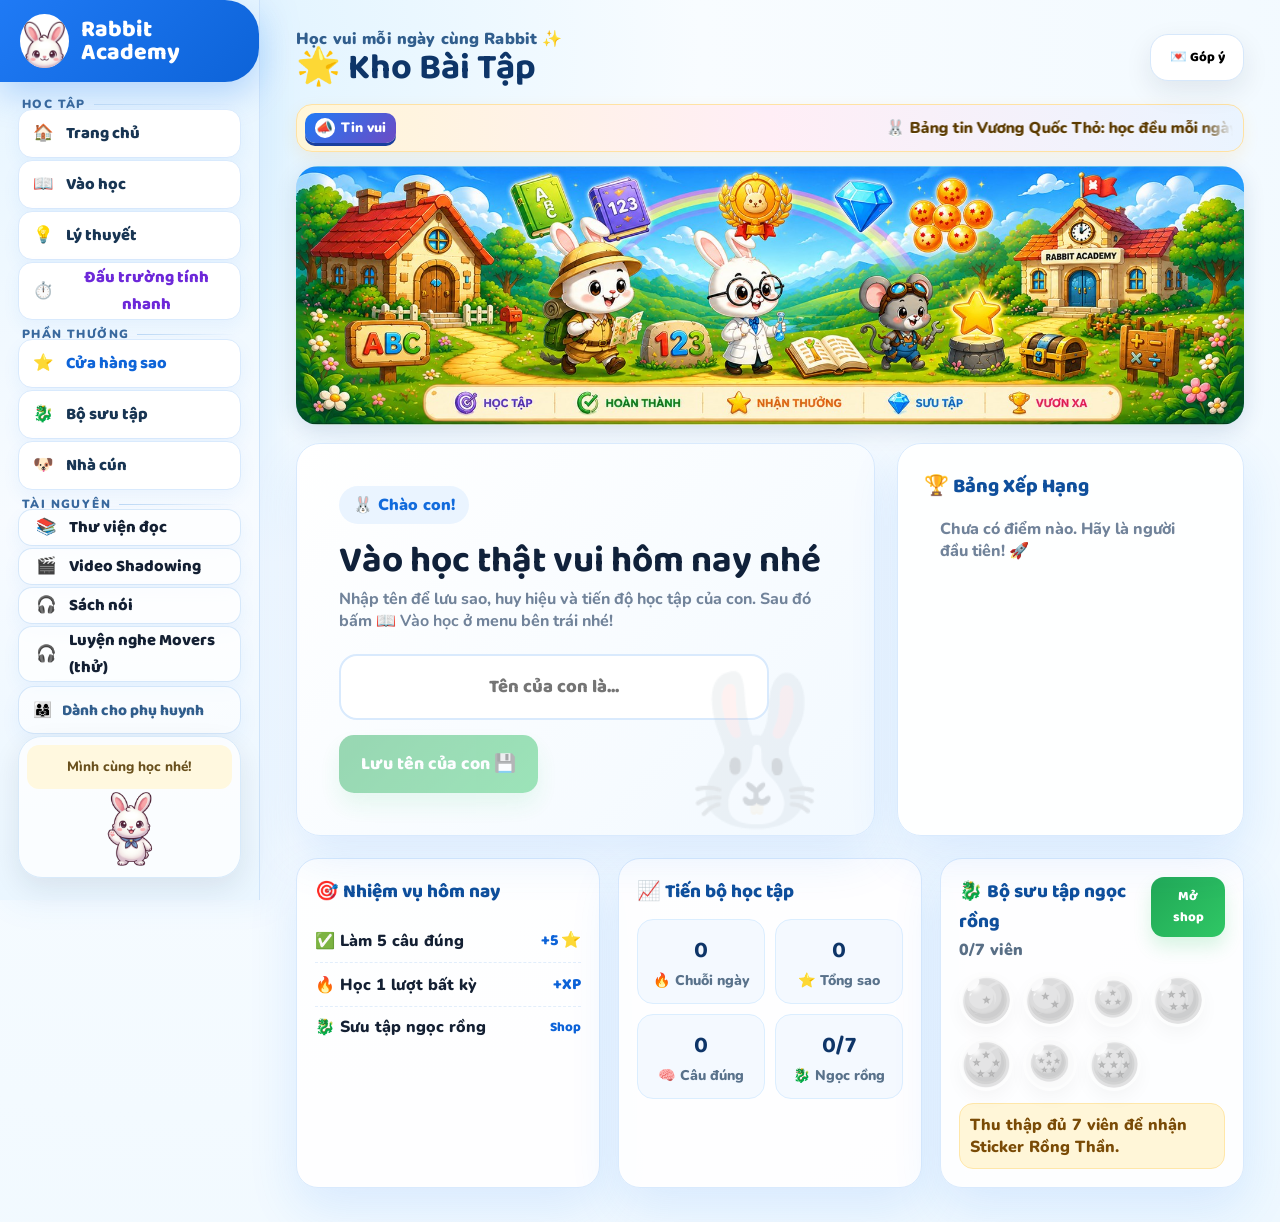
==== commit 7c94a161: "feat: thêm phần Lý thuyết (5 bài tiếng Anh + sổ từ hay sai) Thỏ cần chỗ xem lại quy tắc khi quên (Pr" ====
--- a/index.html
+++ b/index.html
@@ -32,9 +32,10 @@
 
   <link rel="stylesheet" href="audiobooks.css?v=20261014catalog13" />
   <link rel="stylesheet" href="style.css?v=20261102sp1" />
-  <link rel="stylesheet" href="mobile-compact.css?v=20261014resources-20261009shop1" />
+  <link rel="stylesheet" href="mobile-compact.css?v=20261119th1" />
   <link rel="stylesheet" href="decor.css?v=20261007c" />
   <link rel="stylesheet" href="qtypes.css?v=20261031sf1" />
+  <link rel="stylesheet" href="theory.css?v=20261119th1" />
   <style>
     /* Hero banner trang chu - dung aspect-ratio dung ti le anh (~2.3:1) de
        banner LUON keo sat 2 mep (full width) MA KHONG can cat/zoom anh,
@@ -66,7 +67,7 @@
       }
     }
   </style>
-  <link rel="stylesheet" href="companion.css?v=20261009rabbit1">
+  <link rel="stylesheet" href="companion.css?v=20261119th1">
 </head>
 <body class="on-home">
   <div class="app-shell">
@@ -81,6 +82,7 @@
       <div class="rail-label">Học tập</div>
       <button class="rail-btn btn-nav" data-screen="register">🏠 <span class="lbl-long">Trang chủ</span><span class="lbl-short">Trang chủ</span></button>
       <button class="rail-btn btn-nav rail-btn-learn" data-screen="learn">📖 <span>Vào học</span></button>
+      <button class="rail-btn btn-nav rail-btn-theory" data-screen="theory" title="Xem lại quy tắc khi quên">💡 <span>Lý thuyết</span></button>
       <button class="rail-btn btn-nav rail-btn-arena" data-screen="arena">⏱️ <span class="lbl-long">Đấu trường tính nhanh</span><span class="lbl-short">Tính nhanh</span></button>
       <div class="rail-label">Phần thưởng</div>
       <button class="rail-btn btn-nav" data-screen="shop">⭐ <span class="lbl-long">Cửa hàng sao</span><span class="lbl-short">Cửa hàng</span></button>
@@ -361,6 +363,16 @@
               <p>Sắp tới các bé sẽ được thi đấu vui cùng bạn bè, leo bảng xếp hạng và nhận huy chương. Hãy chăm học để sẵn sàng nhé! 🌟</p>
               <button class="btn-primary btn-nav" data-screen="learn">📖 Vào học ngay</button>
             </div>
+          </div>
+        </section>
+        <section class="screen" id="screenTheory" aria-label="Lý thuyết">
+          <div class="theory-wrap">
+            <div class="quiz-hdr glassbar">
+              <button class="btn-nav" data-screen="register">🏠 <span>Trang chủ</span></button>
+              <div class="quiz-hdr-title">💡 Lý thuyết</div>
+              <span></span>
+            </div>
+            <div id="theoryBody" aria-live="polite"></div>
           </div>
         </section>
         <section class="screen" id="screenPet" aria-label="Nhà cún"></section>
@@ -382,7 +394,8 @@
   <script src="js/qtypes/listen-pick.js?v=20261012qt2"></script>
   <script src="js/qtypes/spell-fix.js?v=20261031sf1"></script>
   <script src="js/qtypes/order.js?v=20261012qt2"></script>
-  <script src="js/quiz.js?v=20261110mv2"></script>
+  <script src="js/quiz.js?v=20261119th1"></script>
+  <script src="js/theory.js?v=20261119th1"></script>
   <script src="js/achieve.js?v=20261007c"></script>
   <script src="js/decor.js?v=20261007c"></script>
   <script src="js/dragonball.js?v=20261007c"></script>
@@ -398,7 +411,7 @@
   <script src="js/companion.js?v=20261009rabbit1"></script>
   <script src="js/audiobooks.js?v=20261014catalog13"></script>
   <script src="js/spell-pilot.js?v=20261031sf1"></script>
-  <script src="js/app.js?v=20261110mv1"></script>
+  <script src="js/app.js?v=20261119th1"></script>
   <script src="js/today.js?v=20261106math4"></script>
   <script src="js/guest-flow-guard.js?v=20261009topics1"></script>
   <script src="js/movers-pilot.js?v=20261110mv3"></script>
--- a/mobile-compact.css
+++ b/mobile-compact.css
@@ -608,12 +608,13 @@
   .side-rail .rail-btn .lbl-long, .side-rail .rail-parent-link .lbl-long { display: none !important; }
   .side-rail .rail-btn .lbl-short, .side-rail .rail-parent-link .lbl-short { display: block !important; }
 }
-/* Nhà cún: menu đáy 7 ô; shared rail layout belongs here. */
-@media (max-width: 760px) {
-  .side-rail { grid-template-columns: repeat(7, minmax(0, 1fr)) !important; gap: 0 !important; padding-left: 2px !important; padding-right: 2px !important; }
+/* Menu đáy 8 ô (thêm 💡 Lý thuyết 2026-11-19); shared rail layout belongs here. */
+@media (max-width: 760px) {
+  .side-rail { grid-template-columns: repeat(8, minmax(0, 1fr)) !important; gap: 0 !important; padding-left: 2px !important; padding-right: 2px !important; }
   .side-rail .rail-btn, .side-rail .rail-parent-link { padding: 0 2px !important; font-size: 1.2rem !important; }
   .side-rail .rail-btn span, .side-rail .rail-parent-link span { font-size: 0.62rem !important; text-align: center !important; }
-  .side-rail .lbl-short { white-space: normal !important; text-overflow: clip !important; }
+  .side-rail .lbl-short,
+  .side-rail .rail-btn > span:only-of-type { white-space: normal !important; text-overflow: clip !important; }
 }
 /* Shop grids must shrink inside the phone viewport rather than widen their 1fr track. */
 @media (max-width: 760px) {
--- a/theory.css
+++ b/theory.css
@@ -0,0 +1,72 @@
+/* 💡 Lý thuyết — màn danh sách bài, nội dung bài, hộp nổi khi trả lời sai. Dùng màu sẵn có trong style.css. */
+.theory-wrap{max-width:880px;margin:0 auto}
+.th-subject{margin-bottom:18px}
+.th-subject-title{font-family:var(--font-display);font-weight:900;color:#0f4f9c;font-size:1.4rem;margin:4px 0 10px}
+.th-group{margin-bottom:14px}
+.th-group-name{font-weight:900;color:var(--muted);margin:0 0 8px 4px}
+.th-list{display:grid;grid-template-columns:repeat(2,minmax(0,1fr));gap:12px}
+.th-card{display:flex;align-items:center;gap:12px;text-align:left;background:#fff;border:2px solid #dbeeff;border-radius:20px;padding:14px 16px;min-height:72px;cursor:pointer;font-family:var(--font-body);color:var(--ink);box-shadow:0 10px 24px rgba(31,122,245,.07);transition:.18s}
+.th-card:hover{transform:translateY(-3px);border-color:#8ccaed}
+.th-card-icon{width:48px;height:48px;min-width:48px;border-radius:14px;background:#eef8ff;display:grid;place-items:center;font-size:1.6rem}
+.th-card-text{flex:1;min-width:0}
+.th-card-text b{display:block;font-family:var(--font-display);font-weight:900;font-size:1.08rem;line-height:1.2}
+.th-card-text small{color:var(--muted);font-weight:750}
+.th-card-go{font-size:1.8rem;color:#8ab4dd;font-weight:900}
+.th-back{margin-bottom:12px}
+.th-empty{padding:30px;text-align:center}
+.th-empty-icon{font-size:3rem}
+.th-empty p{color:var(--muted);font-weight:750;margin:8px 0 16px}
+
+.th-lesson{display:flex;flex-direction:column;gap:14px}
+.th-lesson-head{display:flex;align-items:center;gap:14px}
+.th-lesson-icon{width:58px;height:58px;min-width:58px;border-radius:18px;background:#eef8ff;display:grid;place-items:center;font-size:2rem}
+.th-lesson-head h2{font-family:var(--font-display);font-size:1.7rem;line-height:1.15;color:#0f4f9c}
+.th-lesson-head small{color:var(--muted);font-weight:800}
+.th-box{background:#fff;border:1px solid #d9eafd;border-radius:20px;padding:16px 18px;box-shadow:var(--shadow2)}
+.th-box-title{font-family:var(--font-display);font-weight:900;font-size:1.15rem;color:#0f4f9c;margin-bottom:8px}
+.th-box ul{padding-left:20px;display:flex;flex-direction:column;gap:7px}
+.th-box li,.th-box p{font-size:1.12rem;font-weight:750;line-height:1.5}
+.th-rule{border:2px solid #9dcbfb;background:#f4f9ff}
+.th-tip{background:#fff8ed;border-color:#ffdda7}
+.th-tip .th-box-title{color:#f07916}
+.th-hl{color:#0d63d8;background:#e3f0ff;border-radius:6px;padding:0 4px}
+.th-bad{color:#a7221a;text-decoration-thickness:2px}
+.th-table-wrap{overflow-x:auto}
+.th-table{width:100%;border-collapse:collapse;font-size:1.05rem}
+.th-table th,.th-table td{border:1px solid #d9eafd;padding:9px 10px;text-align:left;font-weight:750;vertical-align:top}
+.th-table th{background:#eef8ff;font-family:var(--font-display);font-weight:900;color:#0f4f9c}
+.th-mis-row{border-top:1px dashed #d9eafd;padding:10px 0;display:flex;flex-direction:column;gap:5px}
+.th-mis-row:first-of-type{border-top:0;padding-top:2px}
+.th-mis-wrong,.th-mis-right{display:flex;gap:8px;align-items:baseline;font-size:1.1rem;font-weight:800;flex-wrap:wrap}
+.th-mis-why{color:var(--muted);font-weight:750;padding-left:4px}
+.th-tag{display:inline-block;border-radius:999px;padding:2px 10px;font-size:.88rem;font-weight:900;white-space:nowrap}
+.th-tag-bad{background:#ffe2df;color:#a7221a}
+.th-tag-ok{background:#dcf9e5;color:#148240}
+.th-check-row{display:flex;flex-wrap:wrap;align-items:center;gap:8px 12px;padding:8px 0;border-top:1px dashed #d9eafd}
+.th-check-row:first-of-type{border-top:0}
+.th-check-q{flex:1 1 260px;font-size:1.1rem;font-weight:800}
+.th-reveal{border:1px solid #d9eafd;background:#fff;border-radius:12px;padding:8px 12px;min-height:40px;font-family:var(--font-display);font-weight:850;cursor:pointer;color:#0d63d8}
+.th-check-a{flex-basis:100%;font-size:1.1rem;font-weight:900;color:#148240}
+.th-actions{display:flex;flex-wrap:wrap;gap:12px;margin-top:4px}
+.th-actions .btn-primary,.th-actions .btn-secondary{min-height:52px;padding:12px 20px;font-size:1.08rem}
+
+/* Nút trong ô nhận xét khi trả lời sai */
+.fb-theory{display:inline-block;margin-top:12px;border:2px solid #9dcbfb;background:#fff;color:#0d63d8;border-radius:14px;padding:10px 16px;min-height:46px;font-family:var(--font-display);font-weight:900;font-size:1.02rem;cursor:pointer;box-shadow:var(--shadow2)}
+.fb-theory:hover{border-color:#1f7af5}
+
+/* Hộp nổi */
+.th-modal{position:fixed;inset:0;z-index:9000;background:rgba(20,32,51,.45);display:flex;align-items:flex-start;justify-content:center;padding:24px 14px;overflow-y:auto}
+.th-modal-card{position:relative;width:100%;max-width:760px;padding:22px 20px;background:#f7fbff}
+.th-modal-x{position:absolute;top:10px;right:10px;width:44px;height:44px;border-radius:50%;border:1px solid #d9eafd;background:#fff;font-size:1.2rem;font-weight:900;cursor:pointer;color:#42698f}
+.th-modal .th-lesson-head{padding-right:46px}
+body.th-modal-open{overflow:hidden}
+
+@media (max-width:760px){
+  .th-list{grid-template-columns:1fr}
+  .th-lesson-head h2{font-size:1.35rem}
+  .th-box{padding:14px}
+  .th-box li,.th-box p,.th-check-q,.th-mis-wrong,.th-mis-right{font-size:1.02rem}
+  .th-modal{padding:10px 8px}
+  .th-modal-card{padding:16px 12px}
+  .th-actions .btn-primary,.th-actions .btn-secondary{flex:1 1 100%}
+}
--- a/companion.css
+++ b/companion.css
@@ -17,4 +17,6 @@
  .rail-with-companion{gap:4px}
  .rail-with-companion .brand-block{padding-top:14px;padding-bottom:14px;margin-bottom:8px}
  .rail-with-companion .rail-label{margin-top:4px}
+ /* 2026-11-19: thêm nút 💡 Lý thuyết → khe giữa các nút hẹp lại để Thỏ đồng hành vẫn vừa màn 768px */
+ .rail-with-companion{gap:2px}
 }
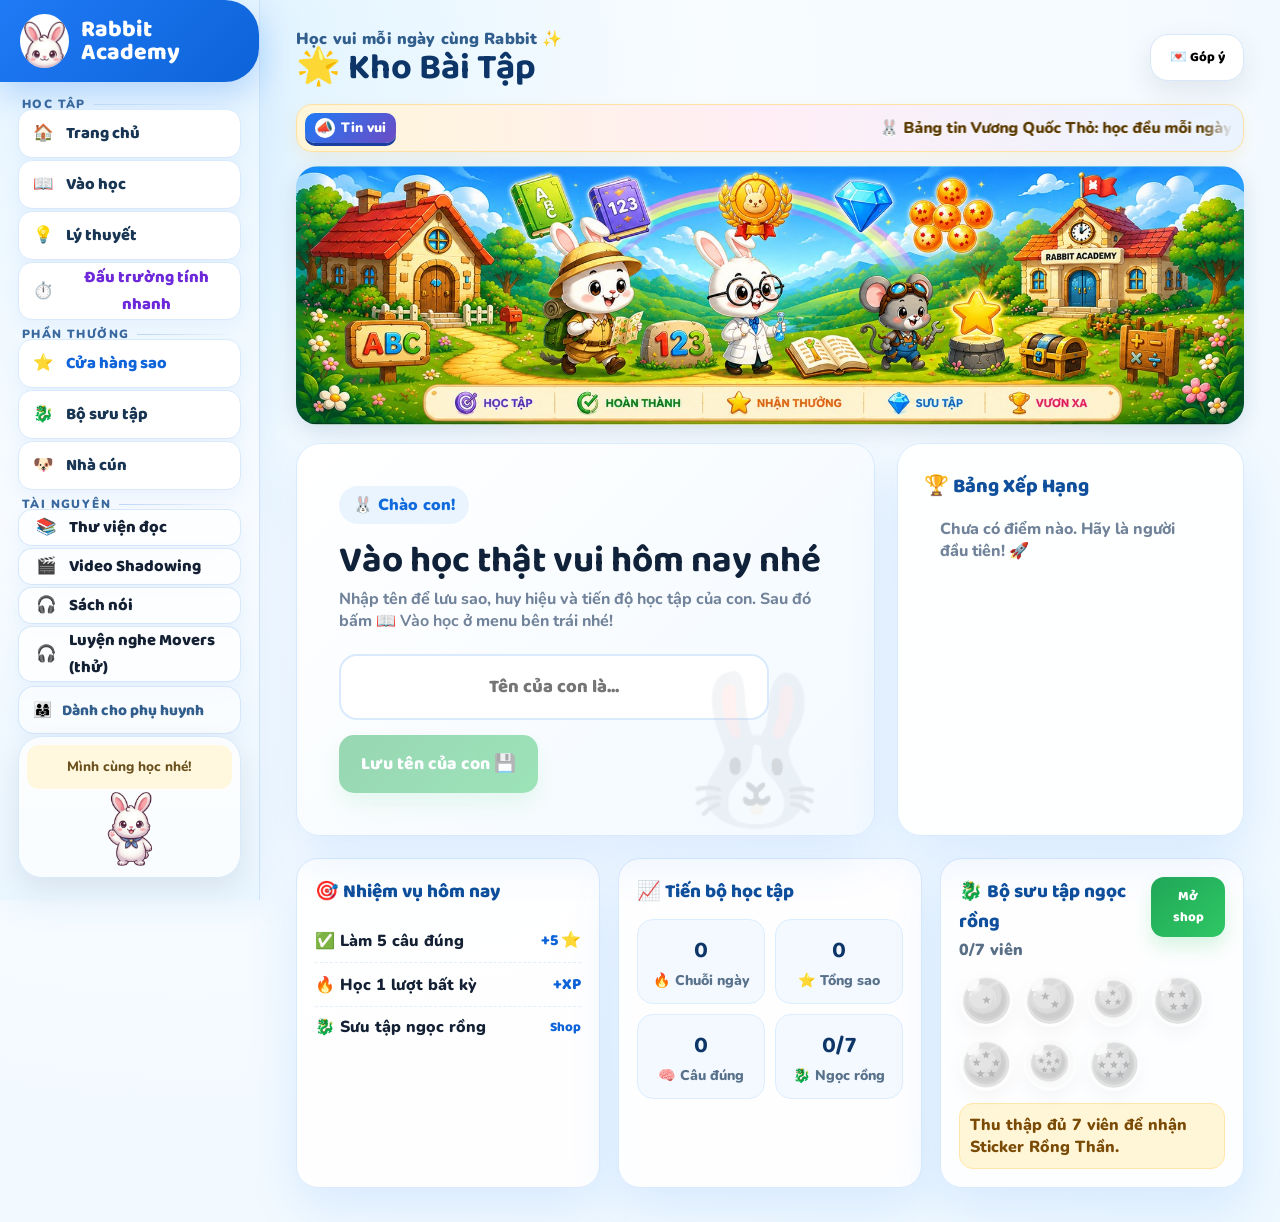
==== commit 7ce69a83: "data: sửa 4 câu ôn Progress test 1 + 1 ví dụ lý thuyết theo góp ý Gemini q011, q032 gợi ý lộ đáp án;" ====
--- a/index.html
+++ b/index.html
@@ -395,7 +395,7 @@
   <script src="js/qtypes/spell-fix.js?v=20261031sf1"></script>
   <script src="js/qtypes/order.js?v=20261012qt2"></script>
   <script src="js/quiz.js?v=20261119th1"></script>
-  <script src="js/theory.js?v=20261119th1"></script>
+  <script src="js/theory.js?v=20261119th2"></script>
   <script src="js/achieve.js?v=20261007c"></script>
   <script src="js/decor.js?v=20261007c"></script>
   <script src="js/dragonball.js?v=20261007c"></script>
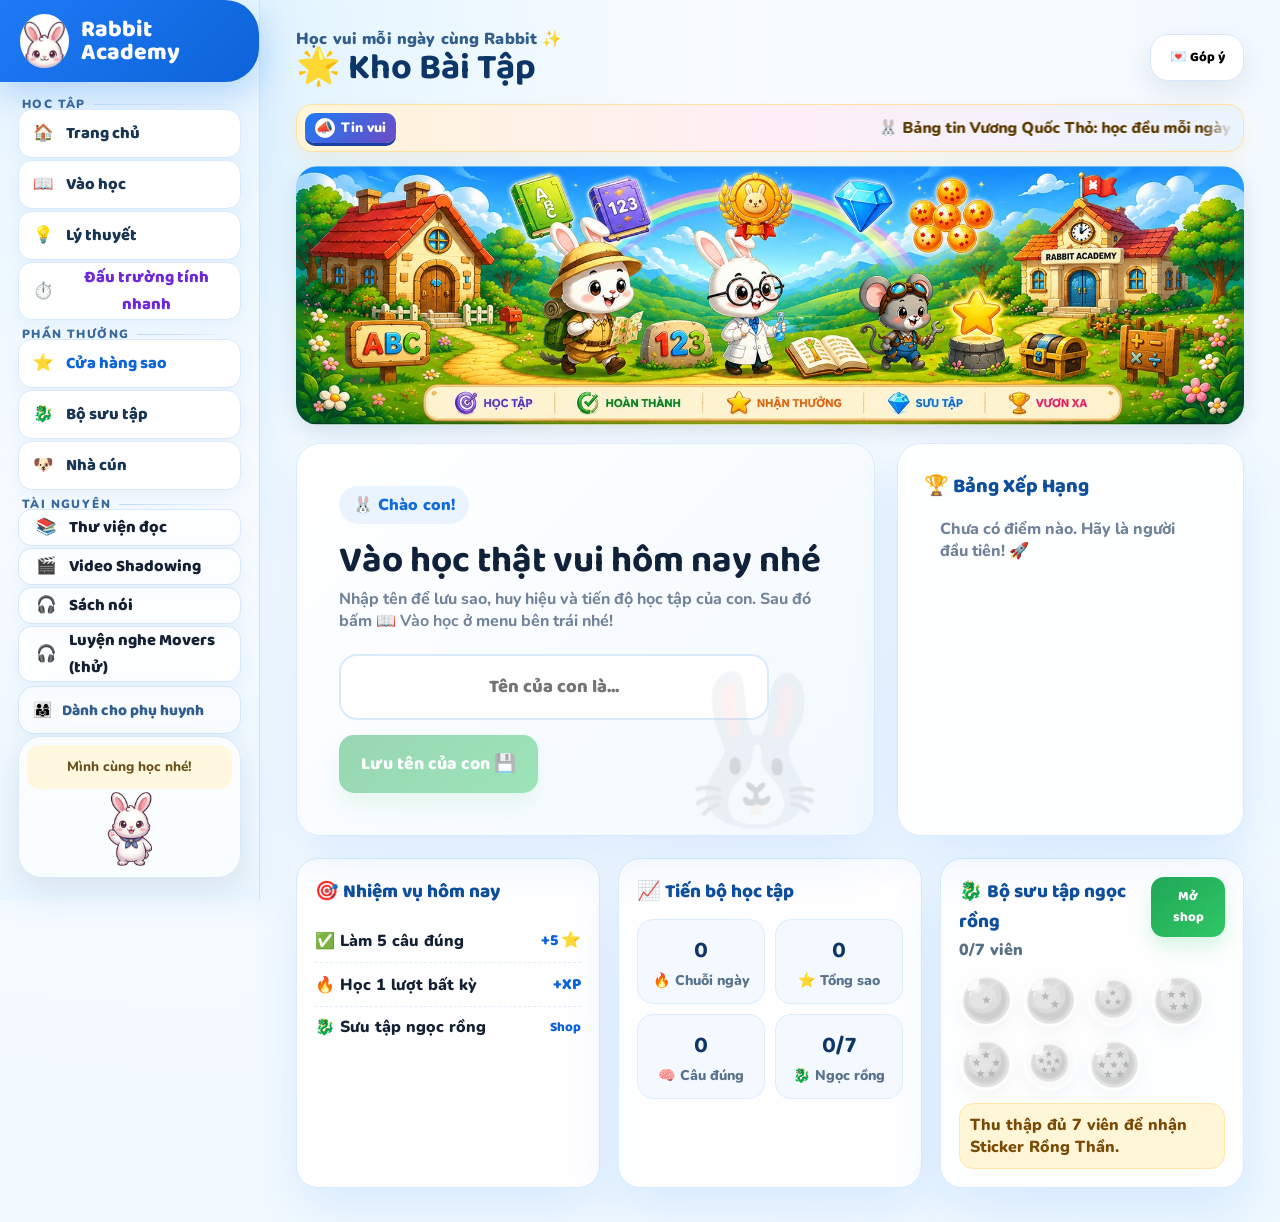
==== commit c47343d4: "fix: Lý thuyết — sửa theo review code của Gemini - Hộp nổi: focus nút ✕ ở đầu (preventScroll) thay v" ====
--- a/index.html
+++ b/index.html
@@ -394,8 +394,8 @@
   <script src="js/qtypes/listen-pick.js?v=20261012qt2"></script>
   <script src="js/qtypes/spell-fix.js?v=20261031sf1"></script>
   <script src="js/qtypes/order.js?v=20261012qt2"></script>
-  <script src="js/quiz.js?v=20261119th1"></script>
-  <script src="js/theory.js?v=20261119th2"></script>
+  <script src="js/quiz.js?v=20261119th3"></script>
+  <script src="js/theory.js?v=20261119th3"></script>
   <script src="js/achieve.js?v=20261007c"></script>
   <script src="js/decor.js?v=20261007c"></script>
   <script src="js/dragonball.js?v=20261007c"></script>
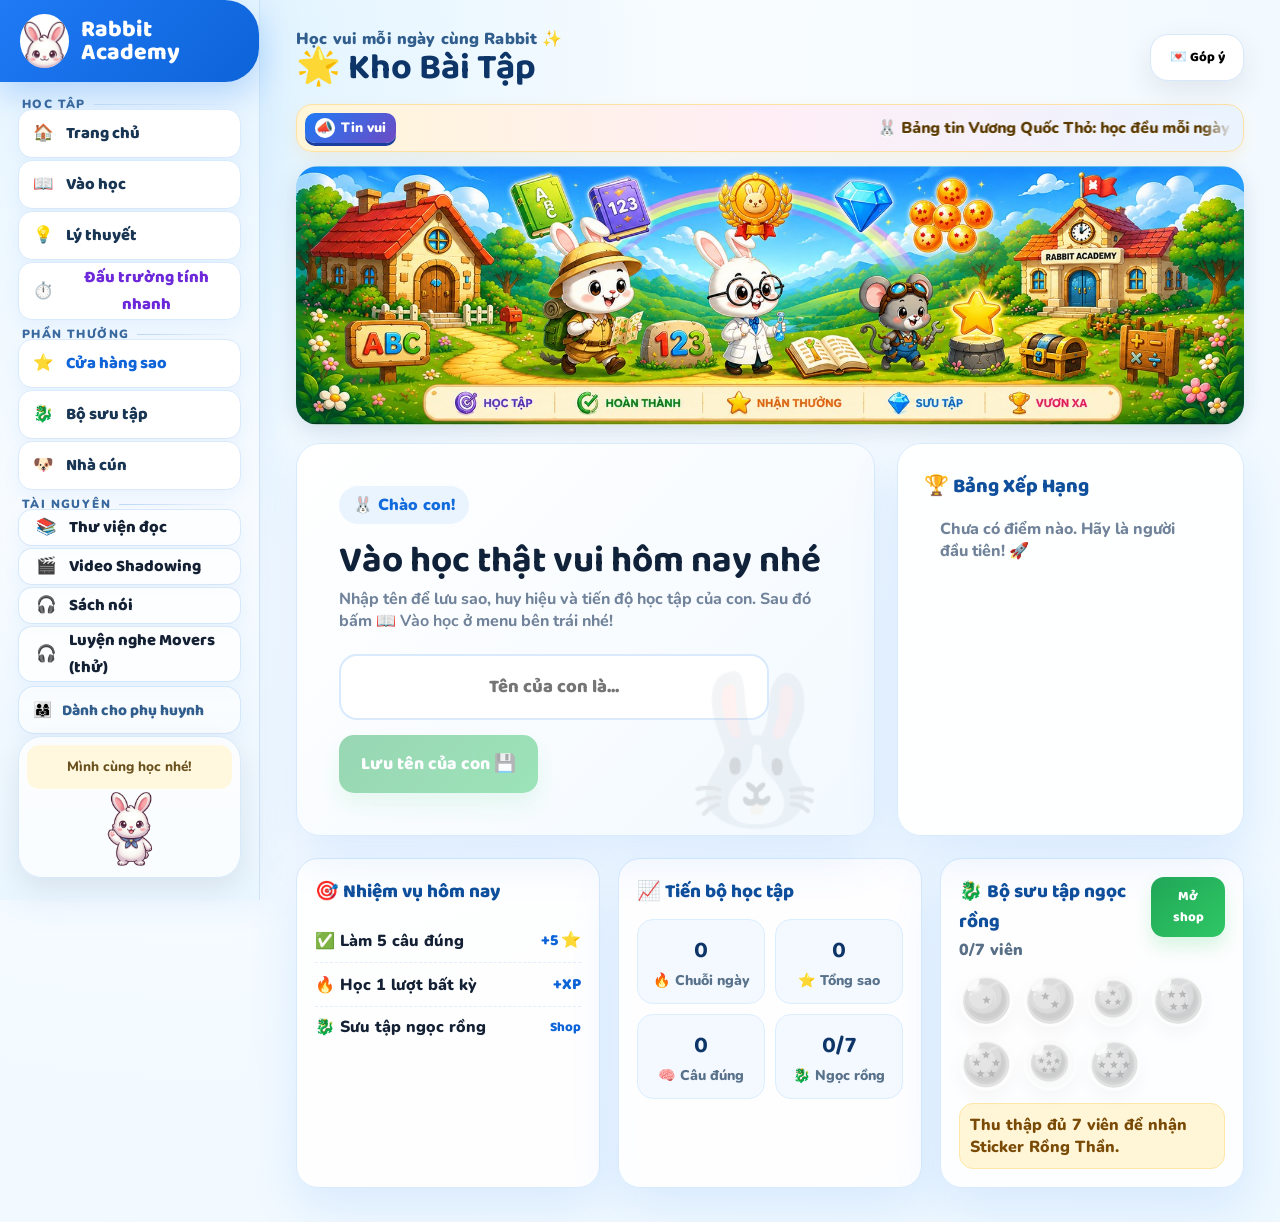
==== commit 3b47c95b: "feat: Lý thuyết chia 2 tab Toán | Tiếng Anh, thêm 7 bài Toán và khung đặt tính chia Nam muốn lý thuy" ====
--- a/index.html
+++ b/index.html
@@ -35,7 +35,7 @@
   <link rel="stylesheet" href="mobile-compact.css?v=20261119th1" />
   <link rel="stylesheet" href="decor.css?v=20261007c" />
   <link rel="stylesheet" href="qtypes.css?v=20261031sf1" />
-  <link rel="stylesheet" href="theory.css?v=20261119th1" />
+  <link rel="stylesheet" href="theory.css?v=20261119th4" />
   <style>
     /* Hero banner trang chu - dung aspect-ratio dung ti le anh (~2.3:1) de
        banner LUON keo sat 2 mep (full width) MA KHONG can cat/zoom anh,
@@ -395,7 +395,7 @@
   <script src="js/qtypes/spell-fix.js?v=20261031sf1"></script>
   <script src="js/qtypes/order.js?v=20261012qt2"></script>
   <script src="js/quiz.js?v=20261119th3"></script>
-  <script src="js/theory.js?v=20261119th3"></script>
+  <script src="js/theory.js?v=20261119th5"></script>
   <script src="js/achieve.js?v=20261007c"></script>
   <script src="js/decor.js?v=20261007c"></script>
   <script src="js/dragonball.js?v=20261007c"></script>
--- a/theory.css
+++ b/theory.css
@@ -50,6 +50,26 @@
 .th-actions{display:flex;flex-wrap:wrap;gap:12px;margin-top:4px}
 .th-actions .btn-primary,.th-actions .btn-secondary{min-height:52px;padding:12px 20px;font-size:1.08rem}
 
+/* Tab môn */
+.th-tabs{display:flex;gap:10px;margin:0 0 16px;flex-wrap:wrap}
+.th-tab{flex:1 1 0;min-height:52px;border:2px solid #dbeeff;background:#fff;border-radius:16px;font-family:var(--font-display);font-weight:900;font-size:1.12rem;color:#42698f;cursor:pointer}
+.th-tab.active{border-color:#1f7af5;background:#eef8ff;color:#0d63d8}
+
+/* Đặt tính chia (kiểu Vở bài tập Toán 3) */
+.th-div-list{display:flex;flex-wrap:wrap;gap:18px 34px}
+.dv-item{margin:0;display:flex;flex-direction:column;gap:8px}
+.dv{display:flex;align-items:flex-start;font-family:"Courier New",ui-monospace,monospace;font-size:1.5rem;font-weight:700;line-height:1.5;color:var(--ink)}
+.dv-left{padding-right:.35ch;flex:none}
+.dv-row{white-space:pre;height:1.5em}
+.dv-num{display:inline-block}
+.dv-ul{border-bottom:2px solid currentColor}
+.dv-right{border-left:2px solid currentColor;padding-left:.4ch;min-width:3ch}
+.dv-divisor{border-bottom:2px solid currentColor;padding-right:.6ch;height:1.5em}
+.dv-quot{color:#0d63d8;height:1.5em}
+.dv-res{font-weight:850;font-size:1.08rem}
+.dv-steps{padding-left:22px;display:flex;flex-direction:column;gap:5px;max-width:520px}
+.dv-steps li{font-size:1.02rem;font-weight:750;line-height:1.45}
+
 /* Nút trong ô nhận xét khi trả lời sai */
 .fb-theory{display:inline-block;margin-top:12px;border:2px solid #9dcbfb;background:#fff;color:#0d63d8;border-radius:14px;padding:10px 16px;min-height:46px;font-family:var(--font-display);font-weight:900;font-size:1.02rem;cursor:pointer;box-shadow:var(--shadow2)}
 .fb-theory:hover{border-color:#1f7af5}
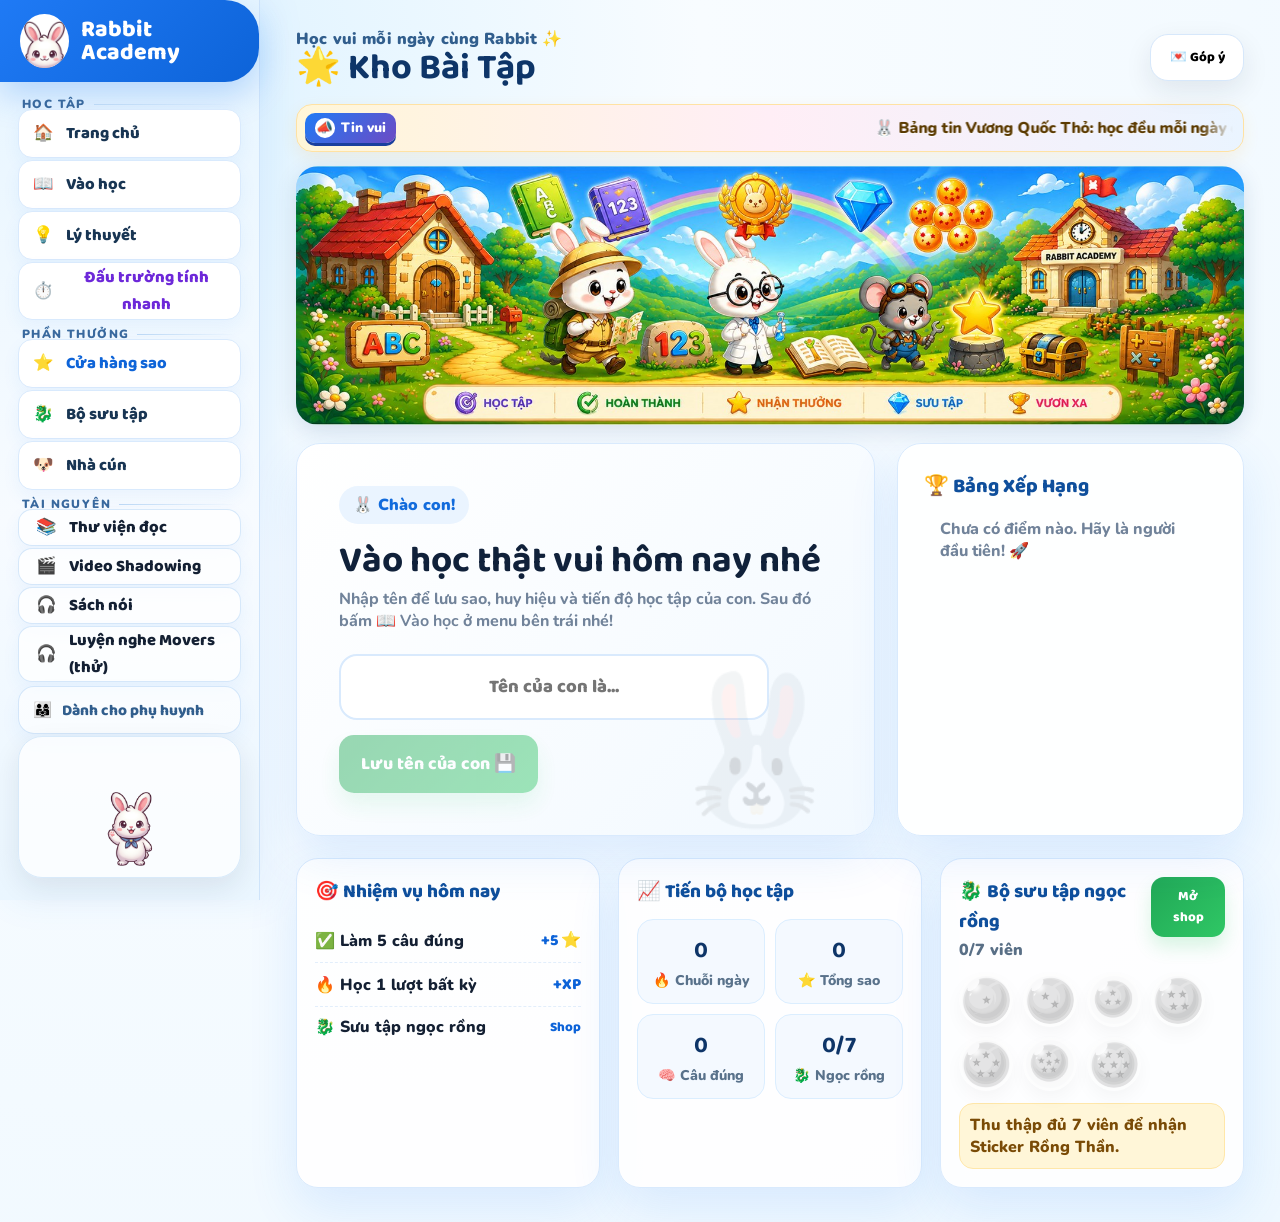
==== commit 2e95011a: "fix: khung chia cân hai bên vạch, lời giải "Hạ 7, được 17" (Gemini review) .dv-left dùng content-box" ====
--- a/index.html
+++ b/index.html
@@ -35,7 +35,7 @@
   <link rel="stylesheet" href="mobile-compact.css?v=20261119th1" />
   <link rel="stylesheet" href="decor.css?v=20261007c" />
   <link rel="stylesheet" href="qtypes.css?v=20261031sf1" />
-  <link rel="stylesheet" href="theory.css?v=20261119th4" />
+  <link rel="stylesheet" href="theory.css?v=20261119th6" />
   <style>
     /* Hero banner trang chu - dung aspect-ratio dung ti le anh (~2.3:1) de
        banner LUON keo sat 2 mep (full width) MA KHONG can cat/zoom anh,
@@ -395,7 +395,7 @@
   <script src="js/qtypes/spell-fix.js?v=20261031sf1"></script>
   <script src="js/qtypes/order.js?v=20261012qt2"></script>
   <script src="js/quiz.js?v=20261119th3"></script>
-  <script src="js/theory.js?v=20261119th5"></script>
+  <script src="js/theory.js?v=20261119th6"></script>
   <script src="js/achieve.js?v=20261007c"></script>
   <script src="js/decor.js?v=20261007c"></script>
   <script src="js/dragonball.js?v=20261007c"></script>
--- a/theory.css
+++ b/theory.css
@@ -59,7 +59,7 @@
 .th-div-list{display:flex;flex-wrap:wrap;gap:18px 34px}
 .dv-item{margin:0;display:flex;flex-direction:column;gap:8px}
 .dv{display:flex;align-items:flex-start;font-family:"Courier New",ui-monospace,monospace;font-size:1.5rem;font-weight:700;line-height:1.5;color:var(--ink)}
-.dv-left{padding-right:.35ch;flex:none}
+.dv-left{box-sizing:content-box;padding-right:.45ch;flex:none}
 .dv-row{white-space:pre;height:1.5em}
 .dv-num{display:inline-block}
 .dv-ul{border-bottom:2px solid currentColor}
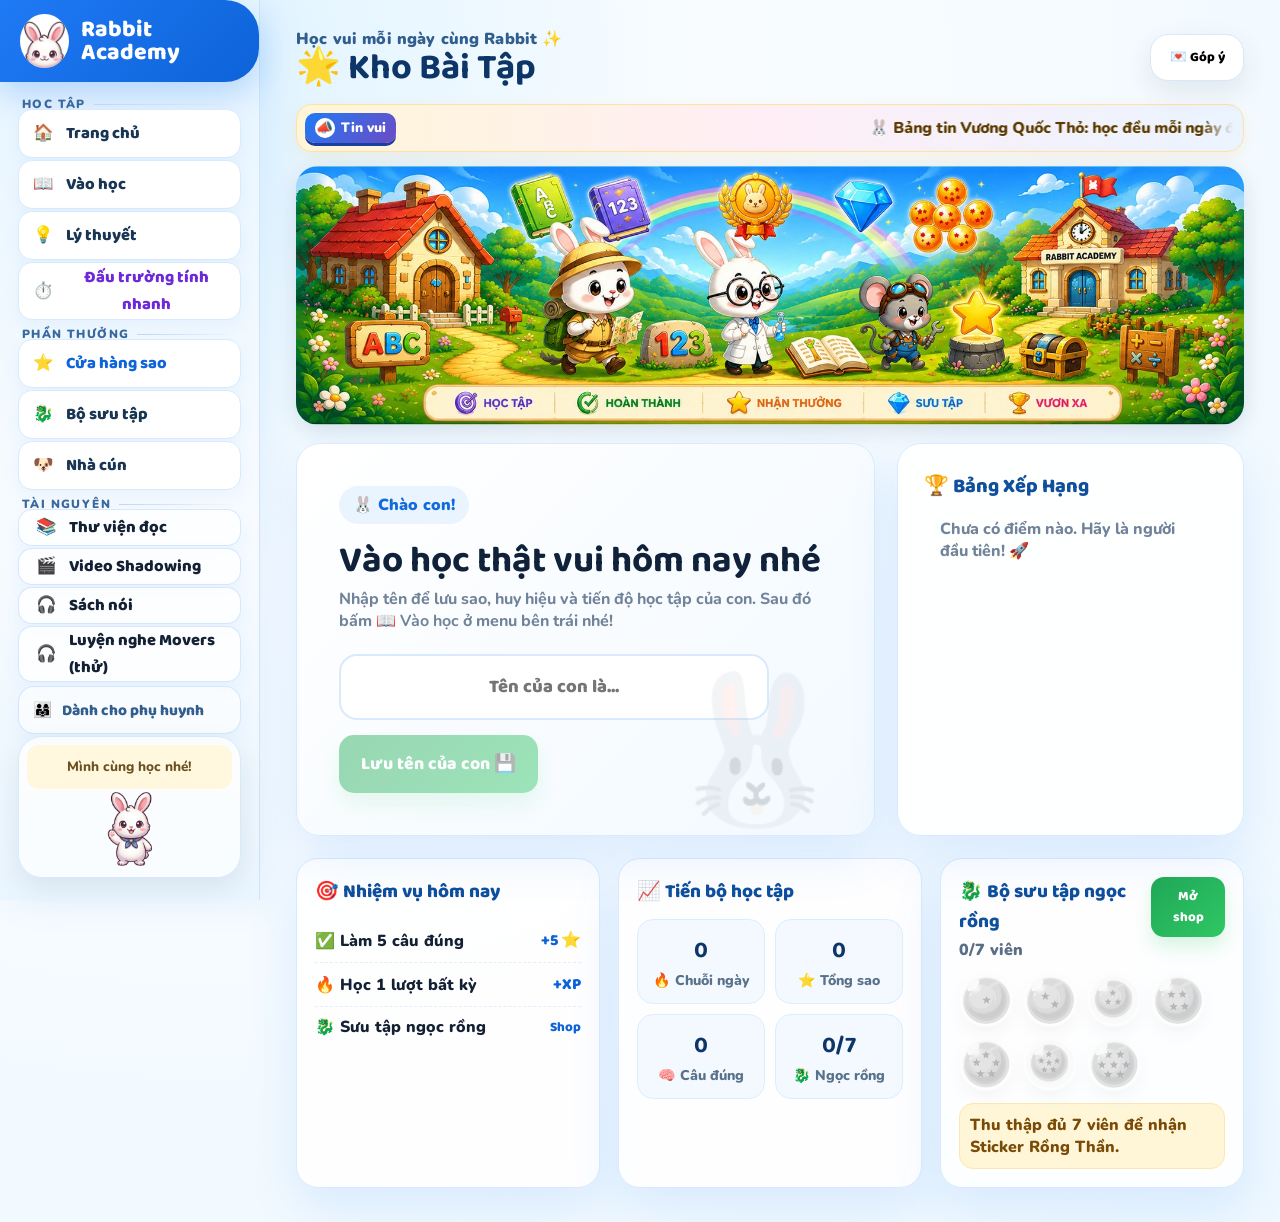
==== commit 19bc7434: "data: dãy số cách đều dùng SBN/SLN, số hạng thứ n = (n − 1) × khoảng cách + SBN Nam: trên lớp cô dạy" ====
--- a/index.html
+++ b/index.html
@@ -395,7 +395,7 @@
   <script src="js/qtypes/spell-fix.js?v=20261031sf1"></script>
   <script src="js/qtypes/order.js?v=20261012qt2"></script>
   <script src="js/quiz.js?v=20261119th3"></script>
-  <script src="js/theory.js?v=20261119th6"></script>
+  <script src="js/theory.js?v=20261119th7"></script>
   <script src="js/achieve.js?v=20261007c"></script>
   <script src="js/decor.js?v=20261007c"></script>
   <script src="js/dragonball.js?v=20261007c"></script>
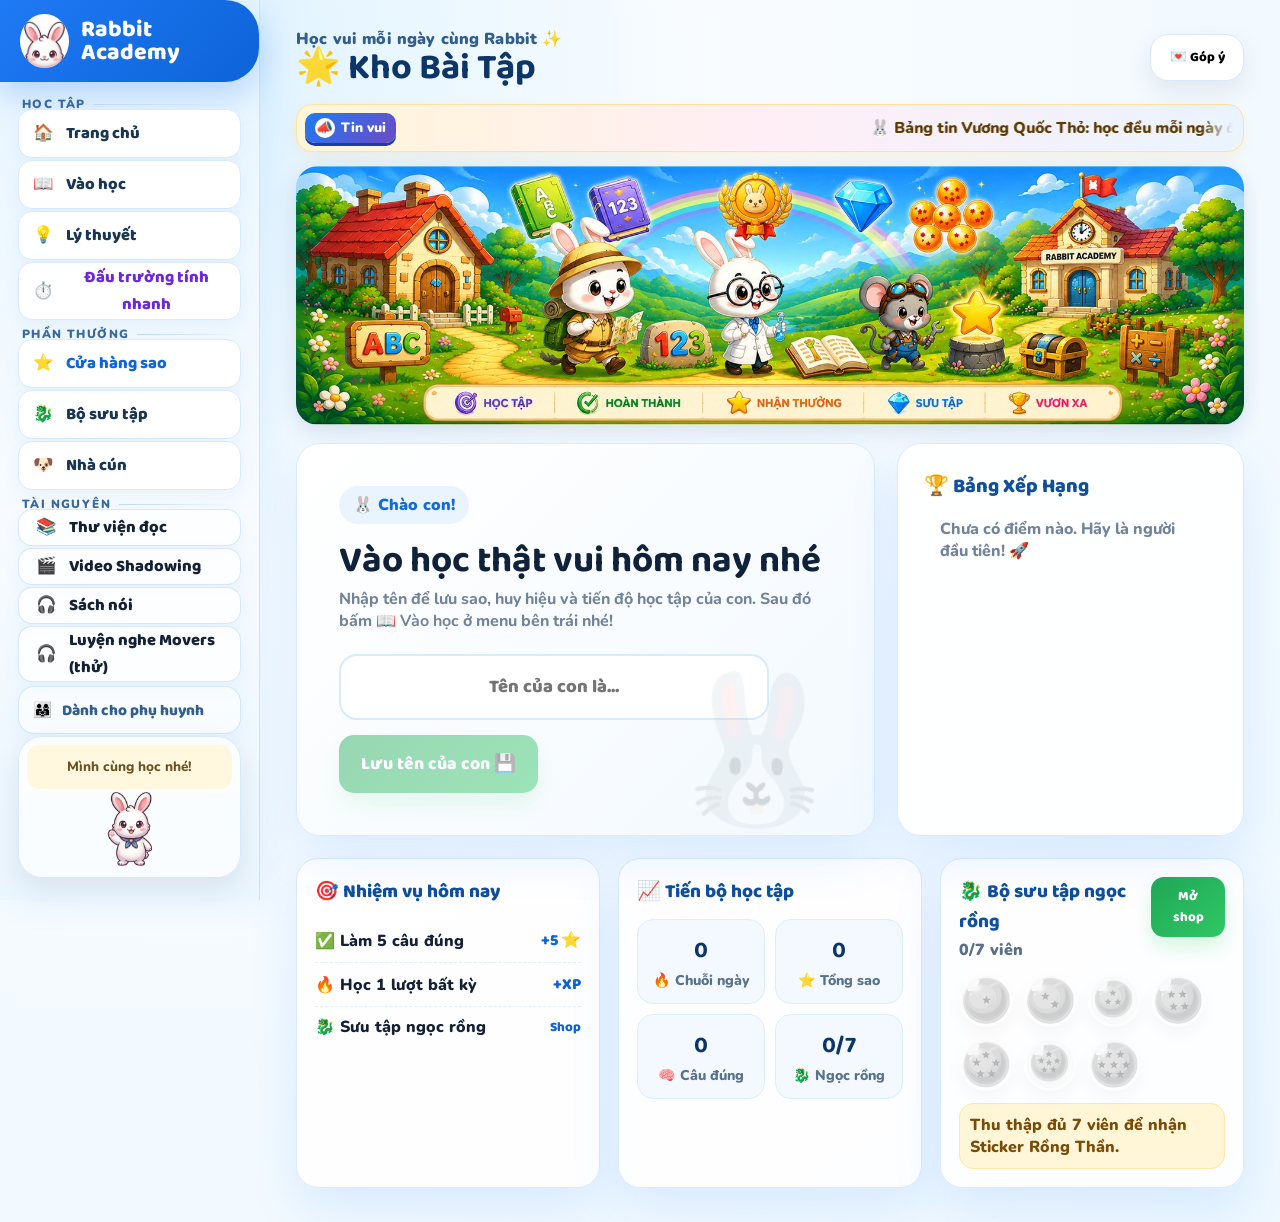
==== commit 4aac86f1: "data: 40 câu Toán ôn thi cấp trường (bổ trợ tuần 11–13) + 2 bài lý thuyết Đưa câu vào đúng khu kiến " ====
--- a/index.html
+++ b/index.html
@@ -395,7 +395,7 @@
   <script src="js/qtypes/spell-fix.js?v=20261031sf1"></script>
   <script src="js/qtypes/order.js?v=20261012qt2"></script>
   <script src="js/quiz.js?v=20261119th3"></script>
-  <script src="js/theory.js?v=20261119th7"></script>
+  <script src="js/theory.js?v=20261121th8"></script>
   <script src="js/achieve.js?v=20261007c"></script>
   <script src="js/decor.js?v=20261007c"></script>
   <script src="js/dragonball.js?v=20261007c"></script>
